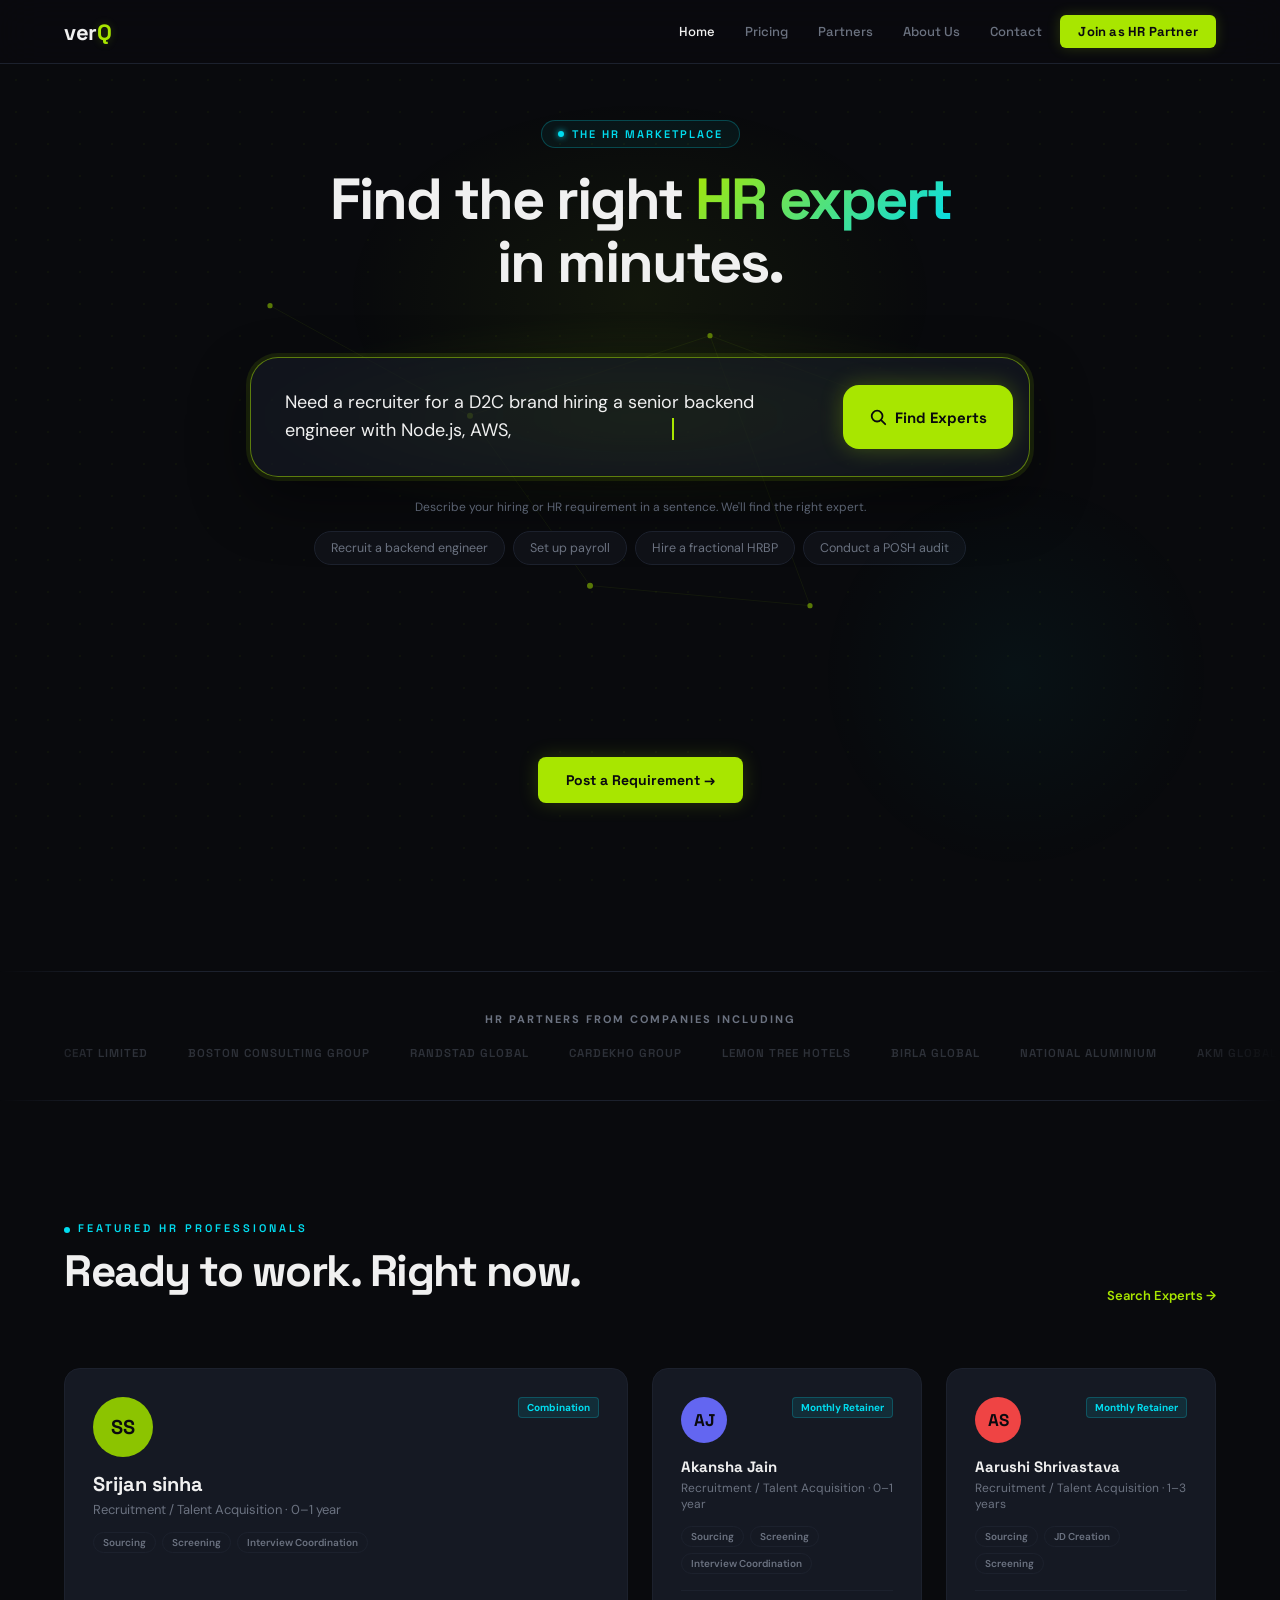
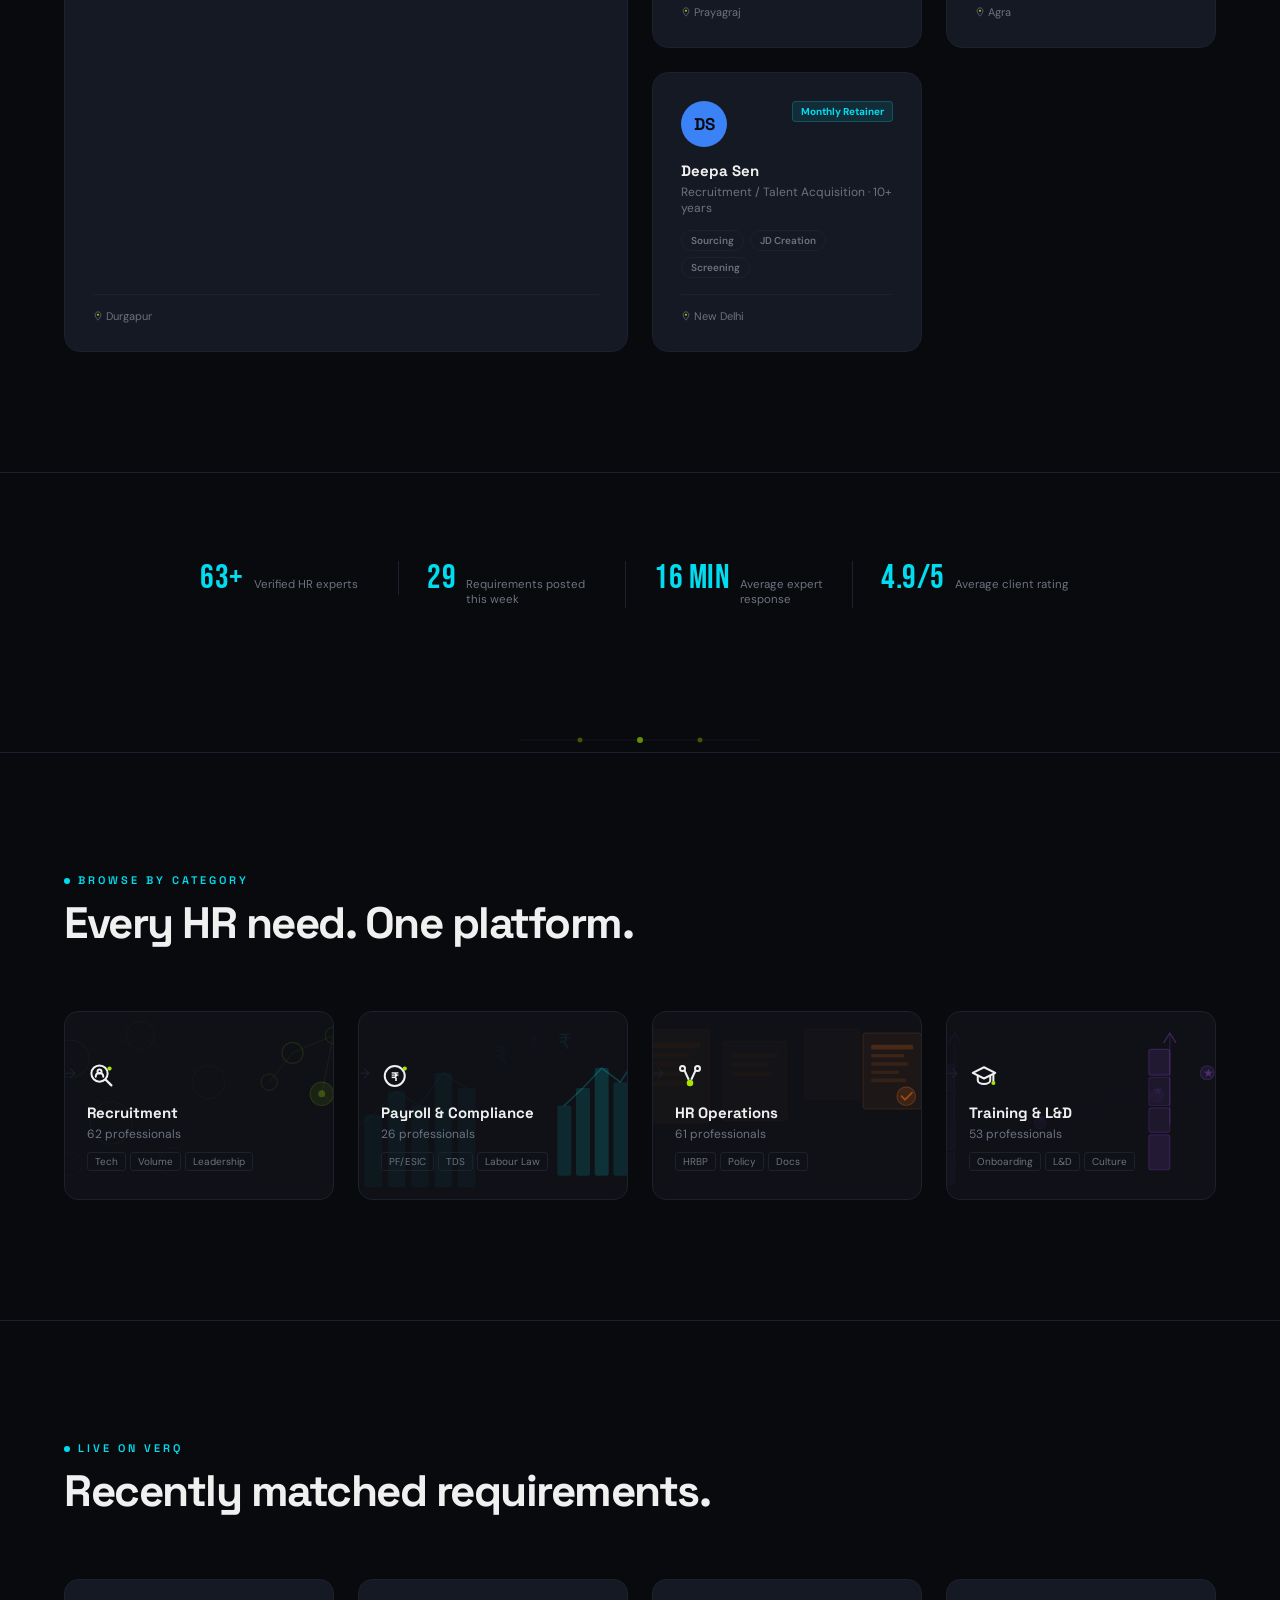
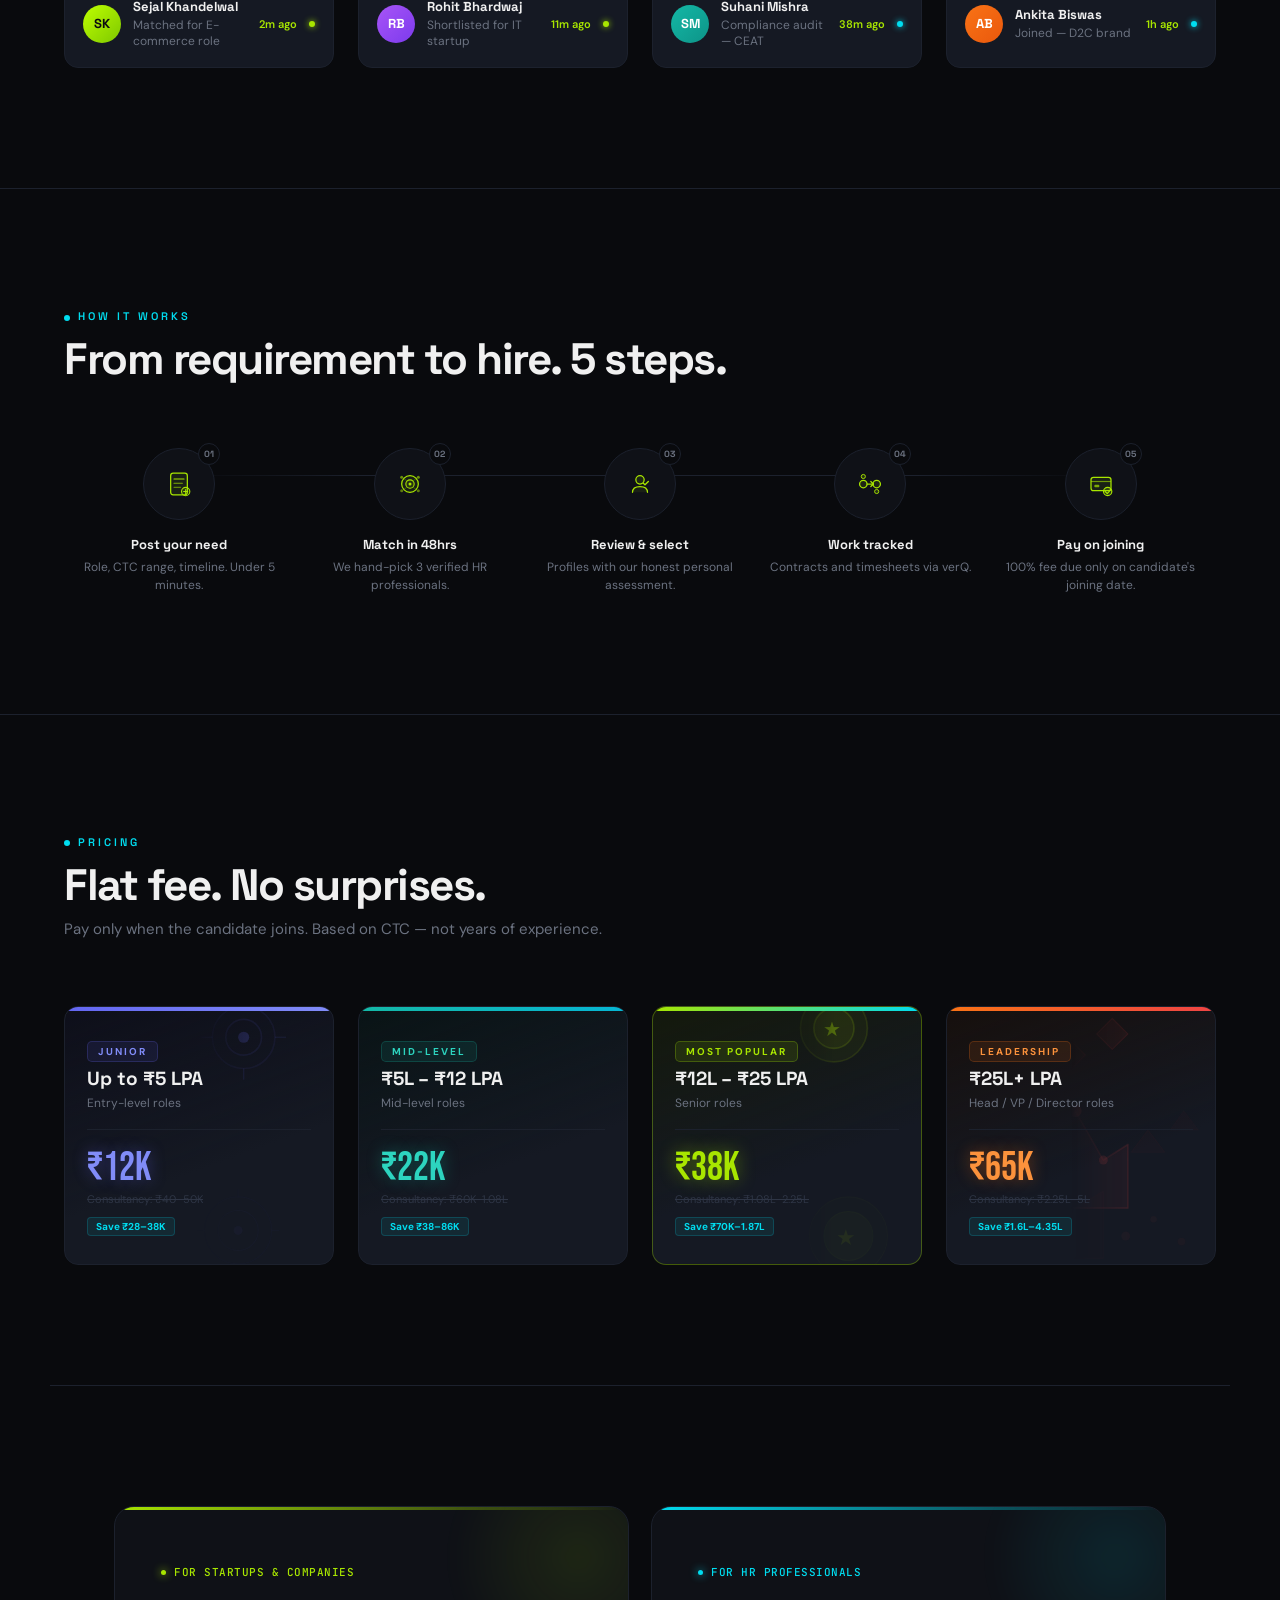
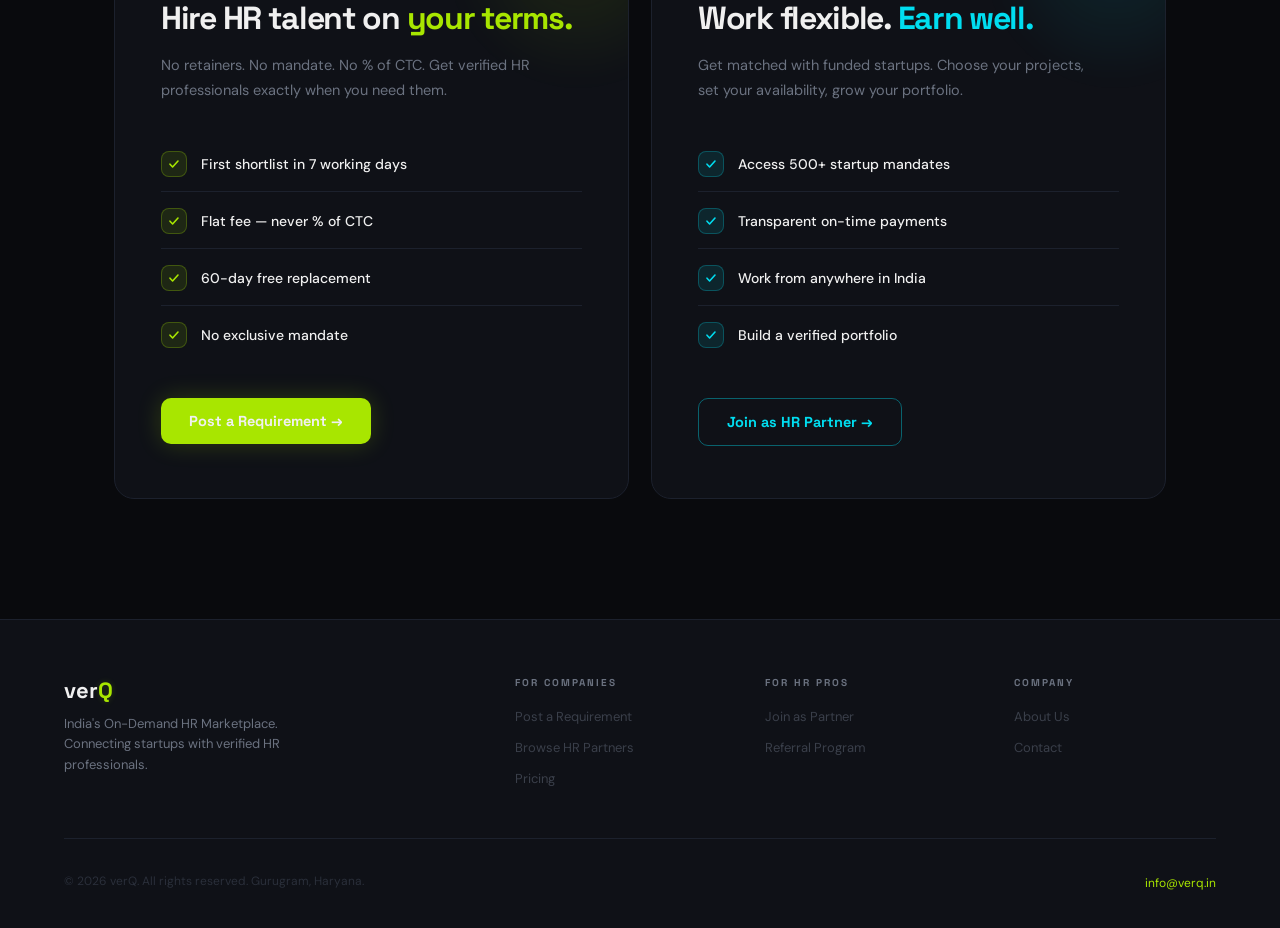
==== index.html @ 9619a81e "Add files via upload" ====
<!DOCTYPE html>
<html lang="en">
<head> 
<meta charset="UTF-8"/>
<meta name="viewport" content="width=device-width, initial-scale=1.0"/>
<meta name="description" content="verQ is India's on-demand HR marketplace — 68+ verified HR professionals, matched in 48 hours. Flat fee, not % of CTC. No mandate required."/>
<title>verQ | The HR Marketplace</title>
<link rel="icon" type="image/png" href="/favicon.png?v=2">
<link href="https://fonts.googleapis.com/css2?family=Space+Grotesk:wght@300;400;500;600;700&family=DM+Sans:wght@300;400;500&family=Bebas+Neue&family=JetBrains+Mono:wght@400;500&display=swap" rel="stylesheet"/>
<style>
/* ── verQ THEME v2 — Refined ── */
:root {
  --space: #090A0D;         /* page background */
  --surface: #0F1117;       /* section background */
  --surface2: #151923;      /* elevated surface — cards */
  --accent: #A8E600;        /* Toned down ~12% from #BEFF00 */
  --accent-dark: #8CC400;   /* Hover state */
  --accent-text: #0A0A0F;   /* Text on accent bg */
  --cyan: #00DDF0;          /* Slightly toned cyan */
  --white: #F0F0F0;
  --muted: #6B7280;
  --border: #1C212D;        /* one unified border treatment */
  --glow: 0 0 24px rgba(168,230,0,0.12);
  --glow-strong: 0 0 36px rgba(168,230,0,0.28);
  --glow-cyan: 0 0 20px rgba(0,221,240,0.12);
  /* spacing system: section / heading-to-content / card padding / tight gaps */
  --sp-section: 120px;
  --sp-heading: 64px;
  --sp-card: 24px;
  --sp-tight: 12px;
}

*, *::before, *::after { box-sizing: border-box; margin: 0; padding: 0; }
html { scroll-behavior: smooth; overflow-x: hidden; overscroll-behavior-x: none; }

body {
  font-family: 'DM Sans', sans-serif;
  background: var(--space);
  color: var(--white);
  overflow-x: hidden;
}

body::before {
  content: '';
  position: fixed; top: 0; left: 0; right: 0; bottom: 0;
  background-image: radial-gradient(circle, rgba(168,230,0,0.04) 1px, transparent 1px);
  background-size: 32px 32px;
  pointer-events: none; z-index: 0;
}

/* ── CONSISTENT NAV — used on ALL pages ── */
nav {
  position: fixed; top: 0; left: 0; right: 0; z-index: 1000;
  background: rgba(10,10,15,0.92);
  backdrop-filter: blur(20px);
  -webkit-backdrop-filter: blur(20px);
  border-bottom: 1px solid var(--border);
  padding: 0 5%; height: 64px;
  display: flex; align-items: center; justify-content: space-between;
}
.nav-logo {
  font-family: 'Space Grotesk', sans-serif;
  font-size: 22px; font-weight: 700;
  color: var(--white); text-decoration: none; letter-spacing: -0.5px;
  flex-shrink: 0;
}
.nav-logo span { color: var(--accent); text-shadow: 0 0 8px rgba(168,230,0,0.22); }

.nav-links {
  display: flex; align-items: center; gap: 6px;
}
.nav-links a {
  font-family: 'Space Grotesk', sans-serif;
  font-size: 13px; font-weight: 500; color: var(--muted);
  text-decoration: none; padding: 6px 12px; border-radius: 6px;
  transition: all 0.2s; white-space: nowrap;
}
.nav-links a:hover { color: var(--white); background: rgba(255,255,255,0.05); }
.nav-links a.active { color: var(--white); }

.nav-cta {
  background: var(--accent); color: var(--accent-text) !important;
  padding: 8px 18px !important; border-radius: 6px;
  font-weight: 700 !important; letter-spacing: 0.2px;
  box-shadow: 0 0 14px rgba(168,230,0,0.2);
  transition: all 0.2s !important;
}
.nav-cta:hover {
  background: var(--accent-dark) !important;
  box-shadow: var(--glow-strong) !important;
  color: var(--accent-text) !important;
}

/* Hamburger for mobile */
.nav-hamburger {
  display: none; flex-direction: column; gap: 5px;
  cursor: pointer; padding: 8px; z-index: 200;
}
.nav-hamburger span {
  display: block; width: 24px; height: 2px;
  background: var(--white); border-radius: 2px; transition: all 0.3s;
}
.nav-hamburger.open span:nth-child(1) { transform: rotate(45deg) translate(5px, 5px); }
.nav-hamburger.open span:nth-child(2) { opacity: 0; transform: scaleX(0); }
.nav-hamburger.open span:nth-child(3) { transform: rotate(-45deg) translate(5px, -5px); }

@media (max-width: 860px) {
  .nav-links {
    display: none !important;
    position: fixed;
    top: 64px; left: 0; right: 0; height: calc(100vh - 64px);
    background: #0A0A0F;
    backdrop-filter: blur(20px);
    -webkit-backdrop-filter: blur(20px);
    flex-direction: column !important;
    gap: 0 !important;
    z-index: 999;
    border-top: 1px solid var(--border);
    overflow-y: auto;
    padding: 0 !important;
  }
  .nav-links.open {
    display: flex !important;
    flex-direction: column !important;
    align-items: center !important;
  }
  .nav-links a {
    font-family: 'Space Grotesk', sans-serif;
    font-size: 18px !important;
    font-weight: 600 !important;
    color: var(--white) !important;
    text-decoration: none;
    text-align: center;
    display: flex !important;
    align-items: center;
    justify-content: center;
    width: 100% !important;
    padding: 18px 24px !important;
    border-radius: 0 !important;
    background: transparent !important;
    border-bottom: 1px solid var(--border);
    white-space: normal !important;
    transition: all 0.2s;
    line-height: 1.4;
  }
  .nav-links a:last-child { border-bottom: none !important; }
  .nav-links a:hover { color: var(--accent) !important; background: rgba(255,255,255,0.05) !important; }
  .nav-links .nav-cta {
    background: var(--accent) !important;
    color: #0A0A0F !important;
    padding: 16px 24px !important;
    border-radius: 6px !important;
    font-size: 16px !important;
    font-weight: 700 !important;
    margin: 16px 24px 24px 24px !important;
    border-bottom: none !important;
    box-shadow: 0 0 24px rgba(190,255,0,0.3);
    width: auto !important;
    text-align: center;
  }
  .nav-hamburger { display: flex; }
}

/* ── BUTTONS ── */
.btn-primary {
  background: var(--accent); color: var(--accent-text);
  padding: 14px 28px; border-radius: 8px;
  font-family: 'Space Grotesk', sans-serif;
  font-size: 14px; font-weight: 700;
  text-decoration: none; display: inline-flex; align-items: center; gap: 8px;
  transition: all 0.2s; box-shadow: 0 0 20px rgba(168,230,0,0.2);
  border: none; cursor: pointer;
}
.btn-primary:hover { background: var(--accent-dark); transform: translateY(-2px); box-shadow: var(--glow-strong); }

.btn-outline {
  border: 1px solid var(--border); color: var(--white);
  padding: 14px 28px; border-radius: 8px;
  font-family: 'Space Grotesk', sans-serif;
  font-size: 14px; font-weight: 600;
  text-decoration: none; display: inline-flex; align-items: center; gap: 8px;
  transition: all 0.2s; background: transparent; cursor: pointer;
}
.btn-outline:hover { border-color: rgba(168,230,0,0.35); color: var(--accent); background: rgba(168,230,0,0.04); }

.btn-lime-dark {
  background: var(--accent); color: var(--accent-text);
  padding: 13px 26px; border-radius: 8px;
  font-family: 'Space Grotesk', sans-serif;
  font-size: 13px; font-weight: 700;
  text-decoration: none; display: inline-flex; align-items: center; gap: 8px;
  transition: all 0.2s; box-shadow: 0 0 16px rgba(168,230,0,0.18);
  border: none; cursor: pointer;
}
.btn-lime-dark:hover { background: var(--accent-dark); box-shadow: var(--glow-strong); transform: translateY(-2px); }

.btn-dark-lime {
  background: var(--space); color: var(--accent);
  padding: 13px 26px; border-radius: 8px;
  font-family: 'Space Grotesk', sans-serif;
  font-size: 13px; font-weight: 700;
  text-decoration: none; display: inline-flex; align-items: center; gap: 8px;
  transition: all 0.2s; border: 1px solid rgba(168,230,0,0.2); cursor: pointer;
}
.btn-dark-lime:hover { background: var(--surface2); transform: translateY(-2px); }

/* ── TYPOGRAPHY ── */
.eyebrow {
  font-family: 'Space Grotesk', sans-serif;
  font-size: 11px; font-weight: 600; letter-spacing: 3px;
  text-transform: uppercase; color: var(--cyan);
  margin-bottom: 12px; display: block;
}
.section-title {
  font-family: 'Space Grotesk', sans-serif;
  font-size: clamp(28px, 4vw, 44px);
  font-weight: 700; letter-spacing: -1.5px;
  line-height: 1.1; margin-bottom: 8px;
}
.section-sub { font-size: 15px; color: var(--muted); line-height: 1.65; }

/* ── FORM ELEMENTS ── */
.form-label {
  font-family: 'Space Grotesk', sans-serif;
  font-size: 11px; font-weight: 700;
  letter-spacing: 1.5px; text-transform: uppercase;
  color: var(--white); margin-bottom: 6px; display: block;
}
.form-label .req { color: var(--accent); }

.form-input, .form-select, .form-textarea {
  width: 100%; padding: 12px 16px;
  background: var(--surface2);
  border: 1px solid var(--border);
  border-radius: 8px;
  font-family: 'DM Sans', sans-serif;
  font-size: 14px; color: var(--white); outline: none;
  transition: border-color 0.2s, box-shadow 0.2s;
  appearance: none;
}
.form-input:focus, .form-select:focus, .form-textarea:focus {
  border-color: rgba(168,230,0,0.4);
  box-shadow: 0 0 0 3px rgba(168,230,0,0.06);
}
.form-input::placeholder, .form-textarea::placeholder { color: #2E3545; }
.form-textarea { resize: vertical; min-height: 96px; }
.form-select {
  background-image: url("data:image/svg+xml,%3Csvg xmlns='http://www.w3.org/2000/svg' width='12' height='8' viewBox='0 0 12 8'%3E%3Cpath d='M1 1l5 5 5-5' stroke='%236B7280' stroke-width='1.5' fill='none' stroke-linecap='round'/%3E%3C/svg%3E");
  background-repeat: no-repeat; background-position: right 14px center;
  padding-right: 36px; cursor: pointer;
}
.form-select option { background: var(--surface2); color: var(--white); }

.form-grid { display: grid; grid-template-columns: 1fr 1fr; gap: 14px; }
.form-grid .full { grid-column: 1 / -1; }
.form-field { display: flex; flex-direction: column; gap: 6px; }
.form-divider { height: 1px; background: var(--border); margin: 24px 0; }

/* CHIPS */
.chips { display: flex; flex-wrap: wrap; gap: 8px; }
.chip input[type="radio"], .chip input[type="checkbox"] { display: none; }
.chip label {
  display: block; padding: 8px 16px;
  border: 1px solid var(--border); border-radius: 100px;
  font-size: 13px; font-weight: 500; color: var(--muted);
  cursor: pointer; transition: all 0.15s;
}
.chip input:checked + label {
  border-color: var(--accent); background: rgba(168,230,0,0.08); color: var(--accent);
}
.chip label:hover { border-color: rgba(168,230,0,0.3); color: var(--white); }

.avail-grid { display: grid; grid-template-columns: repeat(3, 1fr); gap: 8px; }
.avail-chip input[type="radio"] { display: none; }
.avail-chip label {
  display: block; padding: 10px 8px; text-align: center;
  border: 1px solid var(--border); border-radius: 8px;
  font-size: 12px; font-weight: 600; color: var(--muted);
  cursor: pointer; transition: all 0.15s;
}
.avail-chip input:checked + label {
  border-color: var(--accent); color: var(--accent); background: rgba(168,230,0,0.06);
}

/* PROGRESS */
.progress-bar { height: 2px; background: var(--border); }
.progress-fill { height: 100%; background: var(--accent); width: 0%; transition: width 0.4s ease; box-shadow: 0 0 8px rgba(168,230,0,0.35); }

/* SUBMIT */
.submit-btn {
  width: 100%; padding: 16px;
  background: var(--accent); color: var(--accent-text); border: none;
  border-radius: 8px; font-family: 'Space Grotesk', sans-serif;
  font-size: 14px; font-weight: 700; letter-spacing: 0.3px;
  cursor: pointer; margin-top: 8px;
  transition: all 0.2s; box-shadow: 0 0 18px rgba(168,230,0,0.18);
}
.submit-btn:hover { background: var(--accent-dark); box-shadow: var(--glow-strong); }
.submit-btn:disabled { opacity: 0.35; cursor: not-allowed; box-shadow: none; }

/* SUCCESS */
.success-state { display: none; text-align: center; padding: 56px 32px; }
.success-icon {
  width: 72px; height: 72px;
  border: 2px solid var(--accent); border-radius: 50%;
  display: flex; align-items: center; justify-content: center;
  margin: 0 auto 24px; font-size: 28px; color: var(--accent);
  box-shadow: var(--glow);
}
.success-title { font-family: 'Space Grotesk', sans-serif; font-size: 24px; font-weight: 700; margin-bottom: 8px; letter-spacing: -0.5px; }
.success-sub { font-size: 14px; color: var(--muted); line-height: 1.6; max-width: 380px; margin: 0 auto; }
.form-note { font-size: 11px; color: var(--muted); text-align: center; margin-top: 12px; line-height: 1.6; }

/* FORM PAGE WRAPPER */
.form-page {
  min-height: 100vh; display: flex; flex-direction: column;
  align-items: center; justify-content: flex-start;
  padding: 88px 16px 60px; position: relative; z-index: 1;
}
.form-card-wrap { width: 100%; max-width: 620px; }
.form-card { background: var(--surface); border: 1px solid var(--border); border-radius: 16px; overflow: hidden; box-shadow: 0 8px 48px rgba(0,0,0,0.4); }
.form-card-header { padding: 32px 40px; border-bottom: 1px solid var(--border); }
.form-card-badge {
  font-size: 10px; font-weight: 700; letter-spacing: 2px;
  text-transform: uppercase; color: var(--accent);
  border: 1px solid rgba(168,230,0,0.2); padding: 4px 12px;
  border-radius: 100px; display: inline-block; margin-bottom: 12px;
}
.form-card-title { font-family: 'Space Grotesk', sans-serif; font-size: 26px; font-weight: 700; color: var(--white); letter-spacing: -0.5px; margin-bottom: 4px; }
.form-card-sub { font-size: 14px; color: var(--muted); }
.form-card-body { padding: 32px 40px 40px; }
.form-card-footer { padding: 16px 40px; border-top: 1px solid var(--border); background: rgba(255,255,255,0.01); text-align: center; font-size: 12px; color: var(--muted); }
.form-card-footer a { color: var(--accent); text-decoration: none; font-weight: 600; }

/* FOOTER */
footer {
  background: var(--surface);
  border-top: 1px solid var(--border);
  padding: 56px 5% 36px; position: relative; z-index: 1;
}
.footer-grid {
  display: grid; grid-template-columns: 2fr 1fr 1fr 1fr;
  gap: 48px; padding-bottom: 40px; margin-bottom: 32px;
  border-bottom: 1px solid var(--border);
}
.footer-logo { font-family: 'Space Grotesk', sans-serif; font-size: 22px; font-weight: 700; color: var(--white); display: block; margin-bottom: 10px; }
.footer-logo span { color: var(--accent); text-shadow: 0 0 6px rgba(168,230,0,0.2); }
.footer-tagline { font-size: 13px; color: var(--muted); line-height: 1.6; max-width: 220px; }
.footer-col-title { font-family: 'Space Grotesk', sans-serif; font-size: 10px; font-weight: 700; letter-spacing: 2px; text-transform: uppercase; color: var(--muted); margin-bottom: 16px; }
.footer-links { list-style: none; }
.footer-links li { margin-bottom: 10px; }
.footer-links a { font-size: 13px; color: #3A3F4A; text-decoration: none; transition: color 0.2s; }
.footer-links a:hover { color: var(--white); }
.footer-bottom { display: flex; align-items: center; justify-content: space-between; flex-wrap: wrap; gap: 12px; }
.footer-copy { font-size: 12px; color: #2A2F3A; }
.footer-email a { font-size: 12px; color: var(--accent); text-decoration: none; }

/* ANIMATIONS */
@keyframes fadeUp { from{opacity:0;transform:translateY(24px)} to{opacity:1;transform:translateY(0)} }
@keyframes pulse { 0%,100%{opacity:1;transform:scale(1)} 50%{opacity:0.4;transform:scale(1.5)} }
.reveal { opacity: 0; transform: translateY(20px); transition: opacity 0.5s ease, transform 0.5s ease; }
.reveal.visible { opacity: 1; transform: translateY(0); }

/* RESPONSIVE */
@media (max-width: 768px) {
  .footer-grid { grid-template-columns: 1fr 1fr; }
}
@media (max-width: 520px) {
  .form-grid { grid-template-columns: 1fr; }
  .form-grid .full { grid-column: 1; }
  .form-card-header, .form-card-body, .form-card-footer { padding-left: 24px; padding-right: 24px; }
  .avail-grid { grid-template-columns: 1fr 1fr; }
  .footer-grid { grid-template-columns: 1fr; }
}

</style>
<style>
/* HERO */
.hero { min-height: 100vh; padding: 120px 5% 80px; display: flex; flex-direction: column; align-items: center; justify-content: center; text-align: center; position: relative; z-index: 1; }
.hero::before { content: ''; position: absolute; top: 10%; left: 50%; transform: translateX(-50%); width: min(600px, 92vw); height: 400px; background: radial-gradient(ellipse, rgba(168,230,0,0.06) 0%, transparent 70%); pointer-events: none; }
.hero::after { content: ''; position: absolute; bottom: 10%; right: 5%; width: 400px; height: 400px; background: radial-gradient(ellipse, rgba(0,221,240,0.04) 0%, transparent 70%); pointer-events: none; }

/* signature motif: AI match network — subtle nodes + connecting lines,
   faint, only in the hero and as a section divider elsewhere. */
.match-net { position: absolute; top: 0; left: 50%; transform: translateX(-50%); width: min(1100px, 96vw); height: 100%; pointer-events: none; z-index: 0; opacity: 0.5; }
.match-net circle.node { fill: var(--accent); }
.match-net line { stroke: var(--accent); stroke-opacity: 0.13; stroke-width: 1; }
.match-net .n1 { animation: netpulse 3.6s ease-in-out infinite; }
.match-net .n2 { animation: netpulse 3.6s ease-in-out infinite 0.6s; }
.match-net .n3 { animation: netpulse 3.6s ease-in-out infinite 1.2s; }
.match-net .n4 { animation: netpulse 3.6s ease-in-out infinite 1.8s; }
.match-net .n5 { animation: netpulse 3.6s ease-in-out infinite 2.4s; }
.match-net .n6 { animation: netpulse 3.6s ease-in-out infinite 3s; }
@keyframes netpulse { 0%,100%{opacity:0.35;r:2.2;} 50%{opacity:1;r:3.4;} }

.hero-badge { position: relative; display: inline-flex; align-items: center; gap: 8px; border: 1px solid rgba(0,221,240,0.25); background: rgba(0,221,240,0.05); color: var(--cyan); font-family: 'Space Grotesk', sans-serif; font-size: 11px; font-weight: 600; letter-spacing: 2px; text-transform: uppercase; padding: 6px 16px; border-radius: 100px; margin-bottom: 20px; animation: fadeUp 0.6s ease both; }
.badge-dot { width: 6px; height: 6px; border-radius: 50%; background: var(--cyan); box-shadow: 0 0 6px var(--cyan); animation: pulse 2s infinite; }

.hero-title { font-family: 'Space Grotesk', sans-serif; font-size: clamp(36px, 5.4vw, 58px); font-weight: 700; letter-spacing: -2px; line-height: 1.08; max-width: 680px; margin: 0 auto var(--sp-heading); animation: fadeUp 0.6s 0.1s ease both; }
.gradient-text { background: linear-gradient(135deg, var(--accent) 0%, var(--cyan) 100%); -webkit-background-clip: text; -webkit-text-fill-color: transparent; background-clip: text; }
.dim { color: var(--muted); }

/* SEARCH — the search bar IS the hero. It wraps long queries onto multiple
   lines instead of hiding them, so the full prompt stays visible and
   models good prompt-writing for the person typing it. */
.search-shell { position: relative; width: 100%; max-width: 780px; margin: 0 auto 8px; animation: fadeUp 0.6s 0.2s ease both; }
.search-shell::before { content: ''; position: absolute; inset: -44px -24px; background: radial-gradient(ellipse at center, rgba(168,230,0,0.10) 0%, transparent 72%); filter: blur(4px); pointer-events: none; z-index: -1; }
.search-bar { position: relative; display: flex; align-items: center; gap: 16px;
  background: rgba(21,25,35,0.72); backdrop-filter: blur(18px); -webkit-backdrop-filter: blur(18px);
  border: 1.5px solid var(--border); border-radius: 28px; min-height: 120px; padding: 18px 16px 18px 34px;
  box-shadow: 0 24px 60px rgba(0,0,0,0.4), inset 0 1px 0 rgba(255,255,255,0.03); transition: border-color 0.3s ease, box-shadow 0.3s ease; }
.search-bar.active, .search-bar:focus-within { border-color: rgba(168,230,0,0.5); box-shadow: 0 0 0 4px rgba(168,230,0,0.1), 0 24px 60px rgba(0,0,0,0.45); }
.search-text-wrap { flex: 1; min-width: 0; position: relative; display: flex; align-items: center; }
.search-input { width: 100%; background: transparent; border: none; outline: none; resize: none; overflow: hidden;
  text-align: left; font-family: 'DM Sans', sans-serif; font-size: 18px; line-height: 1.55; color: var(--white); padding: 0; display: block; }
.search-input::placeholder { color: #4B5364; }
.search-mirror { position: absolute; top: 0; left: 0; visibility: hidden; white-space: pre-wrap; word-wrap: break-word;
  font-family: 'DM Sans', sans-serif; font-size: 18px; line-height: 1.55; padding: 0; pointer-events: none; }
.search-caret { position: absolute; width: 2px; height: 22px; background: var(--accent);
  animation: caretBlink 0.9s step-end infinite; pointer-events: none; }
@keyframes caretBlink { 0%,45%{opacity:1;} 50%,100%{opacity:0;} }
.search-btn { flex-shrink: 0; display: flex; align-items: center; justify-content: center; gap: 8px;
  padding: 0 26px; height: 64px; border-radius: 16px; background: var(--accent); border: none;
  font-family: 'Space Grotesk', sans-serif; font-weight: 700; font-size: 15px; color: var(--space); white-space: nowrap;
  cursor: pointer; transition: transform 0.15s ease, box-shadow 0.2s ease, background 0.2s ease;
  box-shadow: 0 0 22px rgba(168,230,0,0.28); }
.search-btn:hover { background: var(--accent-dark); box-shadow: 0 0 32px rgba(168,230,0,0.45); }
.search-btn:active, .search-btn.autoclick { transform: scale(0.96); box-shadow: 0 0 36px rgba(168,230,0,0.5); }

.helper-line { margin-top: 14px; font-size: 12px; color: #5A6272; animation: fadeUp 0.6s 0.3s ease both; }

.chip-row { display: flex; flex-wrap: wrap; justify-content: center; gap: 8px; margin-top: 16px; animation: fadeUp 0.6s 0.35s ease both; }
.example-chip { font-size: 12.5px; color: var(--muted); background: var(--surface); border: 1px solid var(--border);
  padding: 8px 16px; border-radius: 100px; cursor: pointer; text-decoration: none; display: inline-block;
  transition: border-color 0.2s ease, color 0.2s ease, background 0.2s ease; font-family: 'DM Sans', sans-serif; }
.example-chip:hover { border-color: rgba(168,230,0,0.4); color: var(--white); background: rgba(168,230,0,0.05); }

/* (cat-line removed from hero) */

/* ── Searching → parsing → matching → results sequence ── */
.status-zone { max-width: 680px; margin: 26px auto 0; min-height: 20px; position: relative; z-index: 1; }
.status-line { display: flex; align-items: center; justify-content: center; gap: 8px; font-family: 'JetBrains Mono', monospace;
  font-size: 13px; color: var(--muted); opacity: 0; transition: opacity 0.3s ease; }
.status-line.show { opacity: 1; }
.spinner-dot { width: 6px; height: 6px; border-radius: 50%; background: var(--cyan); animation: sdot 1s ease-in-out infinite; }
.spinner-dot:nth-child(2) { animation-delay: 0.15s; }
.spinner-dot:nth-child(3) { animation-delay: 0.3s; }
@keyframes sdot { 0%,100%{opacity:.25;} 50%{opacity:1;} }

.parse-grid { max-width: 520px; margin: 18px auto 0; display: flex; justify-content: center; flex-wrap: wrap; gap: 10px 22px; }
.parse-item { display: flex; align-items: center; gap: 8px; font-size: 12.5px; color: var(--muted);
  opacity: 0; transform: translateY(4px); transition: opacity 0.3s ease, transform 0.3s ease; }
.parse-item.show { opacity: 1; transform: translateY(0); }
.parse-check { width: 15px; height: 15px; border-radius: 50%; background: rgba(0,221,240,0.12); border: 1px solid rgba(0,221,240,0.4);
  display: flex; align-items: center; justify-content: center; flex-shrink: 0; }
.parse-check svg { width: 8px; height: 8px; }
.parse-item b { color: var(--white); font-weight: 600; }

.found-line { display: flex; align-items: center; justify-content: center; gap: 8px; margin-top: 18px;
  font-family: 'Space Grotesk', sans-serif; font-size: 15px; font-weight: 600; color: var(--accent);
  opacity: 0; transform: translateY(4px); transition: opacity 0.35s ease, transform 0.35s ease; }
.found-line.show { opacity: 1; transform: translateY(0); }
.found-check { width: 20px; height: 20px; border-radius: 50%; background: rgba(168,230,0,0.14); border: 1px solid rgba(168,230,0,0.45);
  display: flex; align-items: center; justify-content: center; flex-shrink: 0; }
.found-check svg { width: 11px; height: 11px; }

.results { max-width: 920px; margin: 36px auto 0; padding: 0 6px; display: grid; grid-template-columns: repeat(3,1fr); gap: 14px;
  position: relative; z-index: 1; }
.rcard { background: var(--surface); border: 1px solid var(--border); border-radius: 14px; padding: 18px 18px 16px;
  opacity: 0; transform: translateY(10px); transition: opacity 0.4s cubic-bezier(0.16,1,0.3,1), transform 0.4s cubic-bezier(0.16,1,0.3,1); }
.rcard.show { opacity: 1; transform: translateY(0); }
.rcard-top { display: flex; align-items: flex-start; justify-content: space-between; margin-bottom: 12px; }
.rcard-avatar { width: 38px; height: 38px; border-radius: 50%; display: flex; align-items: center; justify-content: center;
  font-family: 'Space Grotesk', sans-serif; font-size: 13px; font-weight: 700; color: #0A0A0F; flex-shrink: 0; }
.rcard-avail { font-size: 9.5px; font-weight: 700; letter-spacing: 0.5px; text-transform: uppercase; color: var(--accent);
  background: rgba(168,230,0,0.1); border: 1px solid rgba(168,230,0,0.25); padding: 3px 8px; border-radius: 100px; white-space: nowrap; flex-shrink: 0; }
.rcard-rating { font-size: 12px; color: #FFC94A; font-weight: 600; display: flex; align-items: center; gap: 3px; margin-bottom: 2px; }
.rcard-name { font-family: 'Space Grotesk', sans-serif; font-size: 16px; font-weight: 700; margin-bottom: 1px; }
.rcard-role { font-size: 12.5px; color: var(--cyan); }
.rcard-trust { font-size: 12px; color: var(--white); font-weight: 600; margin: 10px 0; padding-top: 10px; border-top: 1px solid var(--border); }
.rcard-tags { display: flex; flex-wrap: wrap; gap: 6px; }
.rcard-tag { font-size: 10.5px; color: var(--muted); background: rgba(255,255,255,0.03); border: 1px solid var(--border);
  padding: 3px 9px; border-radius: 100px; }
.results-more { text-align: center; margin-top: 20px; font-size: 13px; }
.results-more a { color: var(--accent); text-decoration: none; font-weight: 600; }
.results-more a:hover { text-decoration: underline; }

@media (max-width: 760px) {
  .parse-grid { max-width: 340px; }
  .results { grid-template-columns: 1fr; max-width: 420px; }
}

@media (max-width: 760px) {
  .search-bar { min-height: 110px; padding: 20px 10px 20px 22px; }
  .search-input, .search-mirror { font-size: 15px; }
  .search-btn { padding: 0 18px; height: 52px; border-radius: 14px; font-size: 13px; }
}

.hero-actions { display: flex; gap: 14px; flex-wrap: wrap; justify-content: center; animation: fadeUp 0.6s 0.35s ease both; margin: 40px 0 88px; }

.stats-bar { display: grid; grid-template-columns: repeat(4, minmax(0,1fr)); align-items: baseline; column-gap: 28px; row-gap: 20px; background: transparent; animation: fadeUp 0.6s 0.4s ease both; width: 100%; max-width: 880px; margin: 24px auto 0; }
.stat-item { display: flex; align-items: baseline; gap: 10px; text-align: left; padding-right: 28px; border-right: 1px solid var(--border); }
.stat-item:nth-child(4) { border-right: none; padding-right: 0; }
.stat-num { font-family: 'Bebas Neue', sans-serif; font-size: 34px; color: var(--cyan); line-height: 1; letter-spacing: 0.5px; white-space: nowrap; }
.stat-label { font-size: 11.5px; color: var(--muted); line-height: 1.35; }
@media (max-width: 900px) { .stats-bar { grid-template-columns: repeat(2, 1fr); row-gap: 22px; } .stat-item { border-right: none; } .stat-item:nth-child(odd) { border-right: 1px solid var(--border); } }
@media (max-width: 480px) { .stats-bar { grid-template-columns: 1fr; } .stat-item { border-right: none !important; } }

/* PROFILES */
.profiles-section { padding: var(--sp-section) 5%; position: relative; z-index: 1; }
.section-header { display: flex; align-items: flex-end; justify-content: space-between; flex-wrap: wrap; gap: 16px; margin-bottom: var(--sp-heading); }
.view-all { font-size: 13px; font-weight: 600; color: var(--accent); text-decoration: none; }
.view-all:hover { opacity: 0.75; }
.profiles-grid { display: grid; grid-template-columns: repeat(4, 1fr); grid-auto-rows: minmax(190px, auto); gap: var(--sp-card); }
.profile-card:first-child { grid-column: span 2; grid-row: span 2; }
.profile-card:first-child .p-avatar { width: 60px; height: 60px; font-size: 20px; }
.profile-card:first-child .p-name { font-size: 20px; }
.profile-card:first-child .p-role { font-size: 13px; }
@media (max-width: 1024px) { .profile-card:first-child { grid-row: span 1; } }
.partners-empty { grid-column: 1 / -1; text-align: center; padding: 56px 24px; border: 1px dashed var(--border); border-radius: 14px; }
.partners-empty-icon { font-size: 28px; margin-bottom: 12px; }
.partners-empty-title { font-family: 'Space Grotesk', sans-serif; font-size: 17px; font-weight: 700; margin-bottom: 6px; }
.partners-empty-sub { font-size: 13px; color: var(--muted); }
.partners-empty-sub a { color: var(--accent); text-decoration: none; font-weight: 600; }
.profile-card { background: var(--surface2); border: 1px solid var(--border); border-radius: 16px; padding: 28px; cursor: pointer; transition: all 0.25s; position: relative; overflow: hidden; display: flex; flex-direction: column; }
.profile-card::before { content: ''; position: absolute; top: 0; left: 0; right: 0; height: 2px; background: linear-gradient(90deg, var(--accent), var(--cyan)); transform: scaleX(0); transform-origin: left; transition: transform 0.3s; }
.profile-card:hover { border-color: rgba(0,221,240,0.24); box-shadow: var(--glow-cyan); transform: translateY(-4px); }
.profile-card:hover::before { transform: scaleX(1); }
.p-top { display: flex; align-items: flex-start; justify-content: space-between; margin-bottom: 18px; }
.p-avatar { width: 46px; height: 46px; border-radius: 50%; display: flex; align-items: center; justify-content: center; font-family: 'Space Grotesk', sans-serif; font-size: 17px; font-weight: 700; flex-shrink: 0; }
.avatar { width: 46px; height: 46px; border-radius: 50%; display: flex; align-items: center; justify-content: center; font-family: 'Space Grotesk', sans-serif; font-size: 17px; font-weight: 700; flex-shrink: 0; }
.p-top { display: flex; align-items: flex-start; justify-content: space-between; margin-bottom: 14px; }
.ptag { font-size: 10px; font-weight: 600; padding: 2px 8px; border-radius: 4px; border: 1px solid var(--border); color: var(--muted); }
.p-loc { font-size: 11px; color: var(--muted); }
.avail-now { font-size: 10px; font-weight: 700; padding: 3px 8px; border-radius: 4px; background: rgba(0,221,240,0.1); color: var(--cyan); border: 1px solid rgba(0,221,240,0.22); }
.avail-soon { font-size: 10px; font-weight: 700; padding: 3px 8px; border-radius: 4px; background: rgba(0,221,240,0.08); color: var(--cyan); border: 1px solid rgba(0,221,240,0.2); }
.p-name { font-family: 'Space Grotesk', sans-serif; font-size: 15px; font-weight: 700; color: var(--white); margin-bottom: 4px; }
.p-role { font-size: 12px; color: var(--muted); margin-bottom: 14px; }
.p-tags { display: flex; flex-wrap: wrap; gap: 6px; margin-bottom: 16px; }
.ptag { font-size: 10px; padding: 3px 9px; border-radius: 100px; border: 1px solid var(--border); color: var(--muted); }
.p-meta { display: flex; align-items: center; justify-content: space-between; padding-top: 14px; border-top: 1px solid var(--border); margin-top: auto; }
.p-loc { font-size: 11px; color: var(--muted); }


.p-verified { font-size: 10px; font-weight: 700; color: var(--accent); margin-top: 6px; display: flex; align-items: center; gap: 4px; }
.p-verified::before { content: '✓'; }

.motif-divider { display: flex; align-items: center; justify-content: center; padding: 0 5%; position: relative; z-index: 1; opacity: 0.6; }

/* CATEGORIES */
.cats-section { padding: var(--sp-section) 5%; position: relative; z-index: 1; border-top: 1px solid var(--border); }
.cats-grid { display: grid; grid-template-columns: repeat(4, 1fr); gap: var(--sp-card); margin-top: var(--sp-heading); }
.cat-card { background: var(--surface); border: 1px solid var(--border); border-radius: 14px; padding: 28px 22px; cursor: pointer; text-decoration: none; transition: all 0.25s; position: relative; display: block; }
.cat-card:hover { border-color: rgba(0,221,240,0.25); box-shadow: var(--glow-cyan); transform: translateY(-3px); }
.cat-icon { width: 30px; height: 30px; margin-bottom: 12px; display: block; transition: transform 0.25s ease; transform-origin: center; color: var(--white); }
.cat-card:hover .cat-icon { transform: scale(1.08) rotate(-4deg); }
.cat-name { font-family: 'Space Grotesk', sans-serif; font-size: 15px; font-weight: 700; color: var(--white); margin-bottom: 4px; }
.cat-count { font-size: 12px; color: var(--muted); margin-bottom: 10px; }
.cat-tags { display: flex; flex-wrap: wrap; gap: 4px; }
.ctag { font-size: 10px; padding: 2px 7px; border-radius: 3px; border: 1px solid var(--border); color: var(--muted); }
.cat-arr { position: absolute; top: 22px; right: 22px; font-size: 14px; color: var(--border); transition: all 0.2s; }
.cat-card:hover .cat-arr { color: var(--cyan); transform: translateX(3px); }

/* HOW IT WORKS */
.how-section { padding: var(--sp-section) 5%; position: relative; z-index: 1; border-top: 1px solid var(--border); }
.steps-grid { display: grid; grid-template-columns: repeat(5, 1fr); gap: 0; margin-top: var(--sp-heading); position: relative; }
.steps-grid::before { content: ''; position: absolute; top: 27px; left: 10%; right: 10%; height: 1px; background: linear-gradient(90deg, transparent, var(--border) 20%, var(--border) 80%, transparent); }
.step-item { text-align: center; padding: 0 12px; }
.step-circle { width: 72px; height: 72px; border-radius: 50%; border: 1px solid var(--border); background: var(--surface); display: flex; align-items: center; justify-content: center; margin: 0 auto 16px; position: relative; z-index: 1; color: var(--muted); transition: all 0.25s; }
.step-circle .step-svg { color: var(--accent); transition: all 0.25s; }
.step-num { position: absolute; top: -6px; right: -6px; width: 22px; height: 22px; border-radius: 50%; background: var(--space); border: 1px solid var(--border); font-family: 'Space Grotesk', sans-serif; font-size: 9px; font-weight: 700; color: var(--muted); display: flex; align-items: center; justify-content: center; transition: all 0.25s; }
.step-item:hover .step-circle { border-color: var(--accent); box-shadow: 0 0 18px rgba(168,230,0,0.2); background: rgba(168,230,0,0.05); transform: scale(1.07); }
.step-item:hover .step-num { border-color: var(--accent); color: var(--accent); }
.step-title { font-family: 'Space Grotesk', sans-serif; font-size: 13px; font-weight: 700; color: var(--white); margin-bottom: 5px; }
.step-desc { font-size: 12px; color: var(--muted); line-height: 1.5; }

/* PRICING */
.pricing-section { padding: var(--sp-section) 5%; position: relative; z-index: 1; border-top: 1px solid var(--border); }
.pricing-grid { display: grid; grid-template-columns: repeat(4, 1fr); gap: var(--sp-card); margin-top: var(--sp-heading); }
.price-card { background: var(--surface2); border: 1px solid var(--border); border-radius: 14px; padding: 28px 22px; transition: transform 0.3s cubic-bezier(0.16,1,0.3,1), border-color 0.3s ease, box-shadow 0.3s ease; }
.price-card:hover { border-color: rgba(168,230,0,0.22); transform: translateY(-4px); box-shadow: var(--glow); }
.price-card.featured { border-color: rgba(168,230,0,0.32); background: rgba(168,230,0,0.03); }
.price-band { font-size: 10px; font-weight: 700; letter-spacing: 2px; text-transform: uppercase; color: var(--muted); margin-bottom: 4px; }
.price-band.hot { color: var(--accent); }
.price-role { font-family: 'Space Grotesk', sans-serif; font-size: 19px; font-weight: 700; color: var(--white); margin-bottom: 4px; }
.price-ctc { font-size: 12px; color: var(--muted); margin-bottom: 18px; padding-bottom: 18px; border-bottom: 1px solid var(--border); }
.price-amount { font-family: 'Bebas Neue', sans-serif; font-size: 40px; color: var(--accent); line-height: 1; margin-bottom: 4px; }
.price-old { font-size: 11px; color: #2E3545; text-decoration: line-through; margin-bottom: 8px; }
.price-save { display: inline-block; background: rgba(0,221,240,0.08); color: var(--cyan); font-size: 10px; font-weight: 700; padding: 2px 8px; border-radius: 4px; border: 1px solid rgba(0,221,240,0.18); }

/* SPLIT — FIXED CONTRAST ON LIME CARD */
.split-section { padding: var(--sp-section) 5%; position: relative; z-index: 1; border-top: 1px solid var(--border); display: grid; grid-template-columns: 1fr 1fr; gap: 22px; max-width: 1180px; margin: 0 auto; }

/* Redesigned CTA panels — unified dark surface, differentiated by accent
   color only (lime vs cyan), inspired by Linear/Mercury restraint,
   Ashby-style feature rows, and Arc-style hover lift + glow. */
.panel { position: relative; background: var(--surface); border: 1px solid var(--border); border-radius: 20px;
  padding: 52px 46px; overflow: hidden;
  transition: transform 0.25s cubic-bezier(0.16,1,0.3,1), border-color 0.3s ease, box-shadow 0.3s ease; }
.panel:hover { transform: translateY(-4px); }
.panel::before { content: ''; position: absolute; top: 0; left: 0; right: 0; height: 3px; }
.panel-a::before { background: linear-gradient(90deg, var(--accent), transparent); }
.panel-b::before { background: linear-gradient(90deg, var(--cyan), transparent); }
.panel::after { content: ''; position: absolute; top: -80px; right: -80px; width: 260px; height: 260px; border-radius: 50%;
  pointer-events: none; filter: blur(10px); }
.panel-a::after { background: radial-gradient(circle, rgba(168,230,0,0.1) 0%, transparent 70%); }
.panel-b::after { background: radial-gradient(circle, rgba(0,221,240,0.1) 0%, transparent 70%); }
.panel-a:hover { border-color: rgba(168,230,0,0.35); box-shadow: var(--glow-strong); }
.panel-b:hover { border-color: rgba(0,221,240,0.35); box-shadow: var(--glow-cyan); }

.p-label { position: relative; display: inline-flex; align-items: center; gap: 8px; font-family: 'JetBrains Mono', monospace;
  font-size: 11px; font-weight: 500; letter-spacing: 0.5px; margin-bottom: 22px; text-transform: uppercase; }
.p-label::before { content: ''; width: 5px; height: 5px; border-radius: 50%; }
.panel-a .p-label { color: var(--accent); }
.panel-a .p-label::before { background: var(--accent); box-shadow: 0 0 8px var(--accent); }
.panel-b .p-label { color: var(--cyan); }
.panel-b .p-label::before { background: var(--cyan); box-shadow: 0 0 8px var(--cyan); }

.p-title { position: relative; font-family: 'Space Grotesk', sans-serif; font-size: 32px; font-weight: 700; letter-spacing: -1.3px;
  line-height: 1.12; margin-bottom: 16px; color: var(--white); }
.p-title span.p-accent-a { color: var(--accent); }
.p-title span.p-accent-b { color: var(--cyan); }

.p-desc { position: relative; font-size: 14.5px; color: var(--muted); line-height: 1.7; max-width: 400px; margin-bottom: 34px; }

.p-rows { position: relative; display: flex; flex-direction: column; gap: 2px; margin-bottom: 36px; }
.p-row { display: flex; align-items: center; gap: 14px; padding: 14px 0; border-bottom: 1px solid var(--border); }
.p-row:last-child { border-bottom: none; }
.p-row-icon { width: 26px; height: 26px; border-radius: 8px; display: flex; align-items: center; justify-content: center; flex-shrink: 0; }
.panel-a .p-row-icon { background: rgba(168,230,0,0.1); border: 1px solid rgba(168,230,0,0.25); }
.panel-b .p-row-icon { background: rgba(0,221,240,0.1); border: 1px solid rgba(0,221,240,0.25); }
.p-row-icon svg { width: 12px; height: 12px; }
.p-row-text { font-size: 14px; color: var(--white); font-weight: 500; }

.p-btn { position: relative; display: inline-flex; align-items: center; gap: 8px; padding: 14px 28px; border-radius: 10px;
  font-family: 'Space Grotesk', sans-serif; font-weight: 700; font-size: 14.5px; text-decoration: none;
  transition: transform 0.15s cubic-bezier(0.34,1.56,0.64,1), box-shadow 0.2s ease, gap 0.2s ease, background 0.2s ease; }
.panel-a .p-btn { background: var(--accent); color: var(--ink); box-shadow: 0 0 24px rgba(168,230,0,0.2); }
.panel-a .p-btn:hover { background: var(--accent-dark); box-shadow: 0 0 32px rgba(168,230,0,0.35); gap: 12px; }
.panel-b .p-btn { background: transparent; color: var(--cyan); border: 1.5px solid rgba(0,221,240,0.4); }
.panel-b .p-btn:hover { background: rgba(0,221,240,0.08); border-color: var(--cyan); gap: 12px; }
.p-btn:active { transform: scale(0.97); }

/* RESPONSIVE */
@media (max-width: 1024px) { .profiles-grid { grid-template-columns: repeat(2, 1fr); } .cats-grid { grid-template-columns: repeat(2, 1fr); } .pricing-grid { grid-template-columns: repeat(2, 1fr); } .steps-grid { grid-template-columns: repeat(2, 1fr); gap: 28px; } .steps-grid::before { display: none; } }
@media (max-width: 768px) { .split-section { grid-template-columns: 1fr; } }
@media (max-width: 520px) { .profiles-grid { grid-template-columns: 1fr; } .cats-grid { grid-template-columns: 1fr; } .pricing-grid { grid-template-columns: 1fr; } .steps-grid { grid-template-columns: 1fr; } .split-lime, .split-dark-card { padding: 32px 24px; } }

/* CANVAS BACKGROUND */

/* MARKETPLACE METRICS — its own section, editorial layout */
.metrics-section { padding: 64px 5% var(--sp-section); position: relative; z-index: 1; display: flex; justify-content: center; border-top: 1px solid var(--border); }

/* RECENTLY MATCHED — promoted from a floating widget (previously hidden
   below 1500px viewport width) into a proper section visible everywhere */
.recent-section { padding: var(--sp-section) 5%; position: relative; z-index: 1; border-top: 1px solid var(--border); }
.activity-feed { display: grid; grid-template-columns: repeat(4, 1fr); gap: var(--sp-card); margin-top: var(--sp-heading); }
.activity-card { background: var(--surface2); border: 1px solid var(--border); border-radius: 14px; padding: 18px; display: flex; align-items: center; gap: 12px; box-shadow: none; animation: slideIn 0.5s ease both; transition: transform 0.25s ease, border-color 0.25s ease, box-shadow 0.25s ease; }
.activity-card:hover { transform: translateY(-3px); border-color: rgba(168,230,0,0.2); box-shadow: var(--glow); }
.activity-card:nth-child(2) { animation-delay:0.1s; }
.activity-card:nth-child(3) { animation-delay:0.2s; }
.activity-card:nth-child(4) { animation-delay:0.3s; }
@keyframes slideIn { from{opacity:0;transform:translateX(20px)} to{opacity:1;transform:translateX(0)} }
.ac-avatar { width:38px; height:38px; border-radius:50%; display:flex; align-items:center; justify-content:center; font-family:'Space Grotesk',sans-serif; font-size:13px; font-weight:700; flex-shrink:0; }
.ac-info { flex:1; min-width:0; }
.ac-name { font-family:'Space Grotesk',sans-serif; font-size:13px; font-weight:700; color:var(--white); }
.ac-detail { font-size:12px; color:var(--muted); margin-top:2px; }
.ac-time { font-size:11px; color:var(--accent); font-weight:600; white-space:nowrap; }
.ac-dot { width:6px; height:6px; border-radius:50%; background:var(--accent); box-shadow:0 0 6px var(--accent); flex-shrink:0; animation:pulse 2s infinite; }
@media (max-width:1024px) { .activity-feed { grid-template-columns: repeat(2, 1fr); } }
@media (max-width:560px) { .activity-feed { grid-template-columns: 1fr; } }

/* (stat-num sizing now lives with the editorial stats-bar rules above) */

/* HOW IT WORKS — animated steps */
.step-icon { width:56px; height:56px; border-radius:14px; background:rgba(190,255,0,0.08); border:1px solid rgba(190,255,0,0.15); display:flex; align-items:center; justify-content:center; font-size:24px; margin:0 auto 16px; transition:all 0.3s; }
.step-card:hover .step-icon { background:rgba(190,255,0,0.15); box-shadow:0 0 20px rgba(190,255,0,0.15); transform:translateY(-3px); }

/* TRUST LOGOS STRIP */
.trust-section { padding:40px 5%; border-top:1px solid var(--border); border-bottom:1px solid var(--border); overflow:hidden; position:relative; z-index:1; -webkit-mask-image: linear-gradient(90deg, transparent, #000 8%, #000 92%, transparent); mask-image: linear-gradient(90deg, transparent, #000 8%, #000 92%, transparent); }
.trust-label { text-align:center; font-size:11px; font-weight:700; letter-spacing:2px; text-transform:uppercase; color:var(--muted); margin-bottom:20px; }
.trust-scroll { display:flex; gap:40px; animation:scrollLeft 20s linear infinite; width:max-content; }
.trust-scroll:hover { animation-play-state:paused; }
@keyframes scrollLeft { from{transform:translateX(0)} to{transform:translateX(-50%)} }
.trust-item { font-family:'Space Grotesk',sans-serif; font-size:11.5px; font-weight:600; color:var(--muted); white-space:nowrap; opacity:0.38; letter-spacing:1px; transition:opacity 0.2s; }
.trust-item:hover { opacity:0.85; color:var(--white); }

/* (profile-card hover is defined once, near its other rules — see .profile-card:hover above) */

/* REVEAL ANIMATION */
.reveal { opacity:0; transform:translateY(20px); transition:opacity 0.6s ease, transform 0.6s ease; }
.reveal.visible { opacity:1; transform:translateY(0); }

/* SECTION EYEBROW ANIMATED DOT */
.eyebrow::before { content:''; display:inline-block; width:6px; height:6px; border-radius:50%; background:var(--cyan); margin-right:8px; animation:pulse 2s infinite; vertical-align:middle; }

/* (activity feed is now a normal in-flow section — no width-based hiding needed) */


/* Card watermark shared */
.card-wm { position:absolute;top:0;left:0;width:100%;height:100%;pointer-events:none;z-index:0; }
/* Pricing cards specifically: the decorative illustration used to sit directly
   behind the price/consultancy text on the left, hurting readability. Fade it
   out from under the text and let it live only in the empty space to the right. */
.price-card .card-wm { -webkit-mask-image: linear-gradient(90deg, transparent 0%, transparent 46%, #000 68%, #000 100%); mask-image: linear-gradient(90deg, transparent 0%, transparent 46%, #000 68%, #000 100%); }
.profile-card > *:not(.card-wm),
.cat-card > *:not(.card-wm),
.price-card > *:not(.card-wm) { position:relative;z-index:1; }

/* Profile card per-type hover */
.profile-card.pc-rec:hover { border-color:rgba(190,255,0,0.32) !important; box-shadow:0 0 22px rgba(190,255,0,0.09),0 10px 28px rgba(0,0,0,0.4) !important; }
.profile-card.pc-gen:hover { border-color:rgba(249,115,22,0.32) !important; box-shadow:0 0 22px rgba(249,115,22,0.09),0 10px 28px rgba(0,0,0,0.4) !important; }
.profile-card.pc-com:hover { border-color:rgba(168,85,247,0.32) !important; box-shadow:0 0 22px rgba(168,85,247,0.09),0 10px 28px rgba(0,0,0,0.4) !important; }
.profile-card.pc-hr:hover  { border-color:rgba(0,245,255,0.32) !important; box-shadow:0 0 22px rgba(0,245,255,0.09),0 10px 28px rgba(0,0,0,0.4) !important; }

/* Category card per-type hover */
.cat-card.cc1:hover { border-color:rgba(190,255,0,0.3) !important; box-shadow:0 0 20px rgba(190,255,0,0.08) !important; }
.cat-card.cc2:hover { border-color:rgba(0,245,255,0.3) !important; box-shadow:0 0 20px rgba(0,245,255,0.08) !important; }
.cat-card.cc3:hover { border-color:rgba(249,115,22,0.3) !important; box-shadow:0 0 20px rgba(249,115,22,0.08) !important; }
.cat-card.cc4:hover { border-color:rgba(168,85,247,0.3) !important; box-shadow:0 0 20px rgba(168,85,247,0.08) !important; }

/* Pricing card per-type hover */
.price-card.pp1:hover { border-color:rgba(99,102,241,0.4) !important; box-shadow:0 0 24px rgba(99,102,241,0.13),0 10px 28px rgba(0,0,0,0.4) !important; }
.price-card.pp2:hover { border-color:rgba(20,184,166,0.4) !important; box-shadow:0 0 24px rgba(20,184,166,0.13),0 10px 28px rgba(0,0,0,0.4) !important; }
.price-card.pp3:hover, .price-card.featured:hover { border-color:rgba(190,255,0,0.45) !important; box-shadow:0 0 32px rgba(190,255,0,0.18),0 10px 28px rgba(0,0,0,0.4) !important; }
.price-card.pp4:hover { border-color:rgba(239,68,68,0.4) !important; box-shadow:0 0 24px rgba(239,68,68,0.13),0 10px 28px rgba(0,0,0,0.4) !important; }

/* Per-tier colour treatment */
.price-card { overflow:hidden; padding-top:32px; }
.price-card::after { content:''; position:absolute; top:0; left:0; right:0; height:4px; z-index:2; }
.price-card.pp1::after { background:linear-gradient(90deg,#6366F1,#818CF8); }
.price-card.pp2::after { background:linear-gradient(90deg,#14B8A6,#06B6D4); }
.price-card.pp3::after { background:linear-gradient(90deg,#A8E600,#00DDF0); }
.price-card.pp4::after { background:linear-gradient(90deg,#F97316,#EF4444); }

.price-card.pp1 { background:linear-gradient(160deg,rgba(99,102,241,0.06) 0%,var(--surface2) 60%); }
.price-card.pp2 { background:linear-gradient(160deg,rgba(20,184,166,0.06) 0%,var(--surface2) 60%); }
.price-card.pp3 { background:linear-gradient(160deg,rgba(168,230,0,0.07) 0%,var(--surface2) 60%); }
.price-card.pp4 { background:linear-gradient(160deg,rgba(249,115,22,0.06) 0%,var(--surface2) 60%); }

.price-card.pp1 .price-amount { color:#818CF8; text-shadow:0 0 16px rgba(99,102,241,0.4); }
.price-card.pp2 .price-amount { color:#2DD4BF; text-shadow:0 0 16px rgba(20,184,166,0.4); }
.price-card.pp3 .price-amount { color:var(--accent); text-shadow:0 0 18px rgba(168,230,0,0.45); }
.price-card.pp4 .price-amount { color:#FB923C; text-shadow:0 0 16px rgba(249,115,22,0.4); }

.price-card .price-band { display:inline-block; padding:3px 10px; border-radius:5px; }
.price-card.pp1 .price-band { color:#818CF8; background:rgba(99,102,241,0.1); border:1px solid rgba(99,102,241,0.22); }
.price-card.pp2 .price-band { color:#2DD4BF; background:rgba(20,184,166,0.1); border:1px solid rgba(20,184,166,0.22); }
.price-card.pp3 .price-band.hot { color:var(--accent); background:rgba(168,230,0,0.1); border:1px solid rgba(168,230,0,0.25); }
.price-card.pp4 .price-band { color:#FB923C; background:rgba(249,115,22,0.1); border:1px solid rgba(249,115,22,0.22); }

</style>
</head>
<body>

<nav>
  <a href="/" class="nav-logo">ver<span>Q</span></a>
  <div class="nav-links">
    <a href="/" class="active">Home</a>
    <a href="/pricing.html">Pricing</a>
    <a href="/partners.html">Partners</a>
    <a href="/about.html">About Us</a>
    <a href="/contact.html">Contact</a>
    <a href="/join-hr-partner.html" class="nav-cta">Join as HR Partner</a>
  </div>
  <div class="nav-hamburger" id="hamburger" onclick="toggleMenu()">
    <span></span><span></span><span></span>
  </div>
</nav>

<section class="hero">
  <svg class="match-net" viewBox="0 0 1100 600" xmlns="http://www.w3.org/2000/svg" aria-hidden="true">
    <line x1="180" y1="120" x2="380" y2="230"/>
    <line x1="380" y1="230" x2="620" y2="150"/>
    <line x1="620" y1="150" x2="860" y2="240"/>
    <line x1="380" y1="230" x2="500" y2="400"/>
    <line x1="620" y1="150" x2="720" y2="420"/>
    <line x1="500" y1="400" x2="720" y2="420"/>
    <circle class="node n1" cx="180" cy="120" r="2.6"/>
    <circle class="node n2" cx="380" cy="230" r="3"/>
    <circle class="node n3" cx="620" cy="150" r="2.6"/>
    <circle class="node n4" cx="860" cy="240" r="2.6"/>
    <circle class="node n5" cx="500" cy="400" r="3"/>
    <circle class="node n6" cx="720" cy="420" r="2.6"/>
  </svg>
  <div class="hero-badge"><div class="badge-dot"></div>The HR Marketplace</div>
  <h1 class="hero-title">Find the right <span class="gradient-text">HR expert</span> in minutes.</h1>

  <div class="search-shell">
    <div class="search-bar" id="searchBar">
      <div class="search-text-wrap" id="searchTextWrap">
        <textarea class="search-input" id="homeSearch" rows="1" placeholder="Describe what you need help with..." autocomplete="off"></textarea>
        <span class="search-caret" id="fakeCaret"></span>
        <div class="search-mirror" id="mirrorDiv"></div>
      </div>
      <button class="search-btn">
        <svg width="18" height="18" viewBox="0 0 20 20" fill="none"><circle cx="9" cy="9" r="6" stroke="currentColor" stroke-width="2"/><path d="M13.5 13.5L18 18" stroke="currentColor" stroke-width="2" stroke-linecap="round"/></svg>
        Find Experts
      </button>
    </div>
  </div>

  <div class="helper-line">Describe your hiring or HR requirement in a sentence. We'll find the right expert.</div>
  <div class="chip-row">
    <button type="button" class="example-chip" data-query="Need a recruiter for a senior backend engineer with Node.js and AWS experience in Bangalore">Recruit a backend engineer</button>
    <button type="button" class="example-chip" data-query="Need someone to set up payroll for 25 employees">Set up payroll</button>
    <button type="button" class="example-chip" data-query="Looking for a fractional HRBP for a Series A startup">Hire a fractional HRBP</button>
    <button type="button" class="example-chip" data-query="Need a POSH compliance audit for our office in Mumbai">Conduct a POSH audit</button>
  </div>

  <div class="status-zone">
    <div class="status-line" id="statusSearching"><span class="spinner-dot"></span><span class="spinner-dot"></span><span class="spinner-dot"></span>&nbsp;Searching...</div>
    <div class="parse-grid" id="parseGrid"></div>
    <div class="status-line" id="statusMatching"><span class="spinner-dot"></span><span class="spinner-dot"></span><span class="spinner-dot"></span>&nbsp;Matching experts...</div>
    <div class="found-line" id="foundLine">
      <div class="found-check"><svg viewBox="0 0 12 12" fill="none"><path d="M2 6.2L4.6 9L10 3" stroke="#A8E600" stroke-width="1.6" stroke-linecap="round" stroke-linejoin="round"/></svg></div>
      <span id="foundText"></span>
    </div>
  </div>

  <div class="results" id="resultsGrid"></div>

  <div class="hero-actions">
    <a href="/post-requirement.html" class="btn-primary">Post a Requirement →</a>
  </div>

</section>


<!-- TRUST STRIP -->
<div class="trust-section">
  <div class="trust-label">HR Partners from companies including</div>
  <div class="trust-scroll" id="trustScroll">
    <span class="trust-item">CEAT LIMITED</span>
    <span class="trust-item">BOSTON CONSULTING GROUP</span>
    <span class="trust-item">RANDSTAD GLOBAL</span>
    <span class="trust-item">CARDEKHO GROUP</span>
    <span class="trust-item">LEMON TREE HOTELS</span>
    <span class="trust-item">BIRLA GLOBAL</span>
    <span class="trust-item">NATIONAL ALUMINIUM</span>
    <span class="trust-item">AKM GLOBAL</span>
    <span class="trust-item">INDOSPACE</span>
    <span class="trust-item">MARKIVIS</span>
    <span class="trust-item">ODISHA KNOWLEDGE CORP</span>
    <span class="trust-item">RATTANINDIA</span>
    <!-- duplicate for seamless loop -->
    <span class="trust-item">CEAT LIMITED</span>
    <span class="trust-item">BOSTON CONSULTING GROUP</span>
    <span class="trust-item">RANDSTAD GLOBAL</span>
    <span class="trust-item">CARDEKHO GROUP</span>
    <span class="trust-item">LEMON TREE HOTELS</span>
    <span class="trust-item">BIRLA GLOBAL</span>
    <span class="trust-item">NATIONAL ALUMINIUM</span>
    <span class="trust-item">AKM GLOBAL</span>
    <span class="trust-item">INDOSPACE</span>
    <span class="trust-item">MARKIVIS</span>
    <span class="trust-item">ODISHA KNOWLEDGE CORP</span>
    <span class="trust-item">RATTANINDIA</span>
  </div>
</div>

<!-- PROFILES -->
<section class="profiles-section" id="browse">
  <div class="section-header">
    <div><span class="eyebrow">Featured HR Professionals</span><h2 class="section-title">Ready to work. Right now.</h2></div>
    <a href="#" class="view-all" onclick="searchFor(''); return false;">Search Experts →</a>
  </div>
  <div class="profiles-grid" id="realPartnersGrid"></div>
  <div class="partners-empty" id="partnersEmpty" style="display:none;">
    <svg class="partners-empty-icon" width="34" height="34" viewBox="0 0 24 24" fill="none" xmlns="http://www.w3.org/2000/svg" style="margin:0 auto 12px;display:block;color:var(--muted)"><circle cx="12" cy="12" r="2.2" fill="var(--accent)"/><path d="M12 5.5a6.5 6.5 0 0 1 6.5 6.5" stroke="currentColor" stroke-width="1.6" stroke-linecap="round" opacity="0.55"/><path d="M12 2.5a9.5 9.5 0 0 1 9.5 9.5" stroke="currentColor" stroke-width="1.6" stroke-linecap="round" opacity="0.3"/></svg>
    <div class="partners-empty-title">New HR partners join every week.</div>
    <div class="partners-empty-sub">Be one of the first featured here — <a href="/join-hr-partner.html">apply as an HR partner</a>.</div>
  </div>
</section>

<!-- MARKETPLACE METRICS -->
<section class="metrics-section">
  <div class="stats-bar">
    <div class="stat-item"><div class="stat-num">68+</div><div class="stat-label">Verified HR experts</div></div>
    <div class="stat-item"><div class="stat-num">32</div><div class="stat-label">Requirements posted this week</div></div>
    <div class="stat-item"><div class="stat-num">18 min</div><div class="stat-label">Average expert response</div></div>
    <div class="stat-item"><div class="stat-num">4.9/5</div><div class="stat-label">Average client rating</div></div>
  </div>
</section>

<div class="motif-divider" aria-hidden="true">
  <svg width="240" height="24" viewBox="0 0 240 24"><line x1="0" y1="12" x2="240" y2="12" stroke="#1C212D" stroke-width="1"/><circle cx="60" cy="12" r="2.5" fill="#A8E600" opacity="0.55"/><circle cx="120" cy="12" r="3" fill="#A8E600"/><circle cx="180" cy="12" r="2.5" fill="#A8E600" opacity="0.55"/></svg>
</div>

<!-- CATEGORIES -->
<section class="cats-section">
  <span class="eyebrow">Browse by Category</span>
  <h2 class="section-title">Every HR need. One platform.</h2>
  <div class="cats-grid">
    <a href="/partners.html?q=Recruitment" class="cat-card cc1 reveal"><svg class="card-wm" aria-hidden="true" viewBox="0 0 280 160" xmlns="http://www.w3.org/2000/svg" preserveAspectRatio="xMidYMid slice"><circle cx="30" cy="40" r="16" fill="none" stroke="rgba(190,255,0,0.03)" stroke-width="1"/><circle cx="90" cy="20" r="12" fill="none" stroke="rgba(190,255,0,0.028)" stroke-width="1"/><circle cx="65" cy="95" r="18" fill="none" stroke="rgba(190,255,0,0.032)" stroke-width="1"/><circle cx="148" cy="60" r="14" fill="none" stroke="rgba(190,255,0,0.025)" stroke-width="1"/><circle cx="30" cy="130" r="10" fill="none" stroke="rgba(190,255,0,0.022)" stroke-width="1"/><circle cx="118" cy="128" r="12" fill="none" stroke="rgba(190,255,0,0.022)" stroke-width="1"/><line x1="30" y1="40" x2="90" y2="20" stroke="rgba(190,255,0,0.02)" stroke-width="0.8"/><line x1="90" y1="20" x2="148" y2="60" stroke="rgba(190,255,0,0.02)" stroke-width="0.8"/><line x1="65" y1="95" x2="148" y2="60" stroke="rgba(190,255,0,0.018)" stroke-width="0.8"/><line x1="30" y1="40" x2="65" y2="95" stroke="rgba(190,255,0,0.018)" stroke-width="0.8"/><line x1="65" y1="95" x2="30" y2="130" stroke="rgba(190,255,0,0.016)" stroke-width="0.8"/><line x1="65" y1="95" x2="118" y2="128" stroke="rgba(190,255,0,0.016)" stroke-width="0.8"/><circle cx="220" cy="35" r="9" fill="none" stroke="rgba(190,255,0,0.1)" stroke-width="1"/><circle cx="255" cy="20" r="7" fill="none" stroke="rgba(190,255,0,0.09)" stroke-width="1"/><circle cx="245" cy="70" r="10" fill="rgba(190,255,0,0.07)" stroke="rgba(190,255,0,0.13)" stroke-width="1"/><circle cx="265" cy="85" r="6" fill="none" stroke="rgba(190,255,0,0.08)" stroke-width="1"/><circle cx="200" cy="60" r="7" fill="none" stroke="rgba(190,255,0,0.08)" stroke-width="1"/><line x1="220" y1="35" x2="255" y2="20" stroke="rgba(190,255,0,0.07)" stroke-width="0.8"/><line x1="255" y1="20" x2="245" y2="70" stroke="rgba(190,255,0,0.07)" stroke-width="0.8"/><line x1="245" y1="70" x2="265" y2="85" stroke="rgba(190,255,0,0.06)" stroke-width="0.8"/><line x1="200" y1="60" x2="220" y2="35" stroke="rgba(190,255,0,0.06)" stroke-width="0.8"/><circle cx="245" cy="70" r="3" fill="rgba(190,255,0,0.22)"/></svg><span class="cat-arr">→</span><svg class="cat-icon" viewBox="0 0 24 24" fill="none" xmlns="http://www.w3.org/2000/svg"><circle cx="10" cy="10" r="6.5" stroke="currentColor" stroke-width="1.6"/><path d="M7 12.5c0-1.8 1.3-3 3-3s3 1.2 3 3" stroke="currentColor" stroke-width="1.6" stroke-linecap="round"/><circle cx="10" cy="8.3" r="1.6" stroke="currentColor" stroke-width="1.6"/><line x1="14.8" y1="14.8" x2="19.5" y2="19.5" stroke="currentColor" stroke-width="1.8" stroke-linecap="round"/><circle cx="18" cy="6" r="1.7" fill="var(--accent)"/></svg><div class="cat-name">Recruitment</div><div class="cat-count">62 professionals</div><div class="cat-tags"><span class="ctag">Tech</span><span class="ctag">Volume</span><span class="ctag">Leadership</span></div></a>
    <a href="/partners.html?q=Payroll" class="cat-card cc2 reveal"><svg class="card-wm" aria-hidden="true" viewBox="0 0 280 160" xmlns="http://www.w3.org/2000/svg" preserveAspectRatio="xMidYMid slice"><rect x="10" y="105" width="15" height="45" rx="1.5" fill="rgba(0,245,255,0.032)"/><rect x="30" y="88" width="15" height="62" rx="1.5" fill="rgba(0,245,255,0.036)"/><rect x="50" y="68" width="15" height="82" rx="1.5" fill="rgba(0,245,255,0.04)"/><rect x="70" y="80" width="15" height="70" rx="1.5" fill="rgba(0,245,255,0.032)"/><rect x="90" y="52" width="15" height="98" rx="1.5" fill="rgba(0,245,255,0.038)"/><rect x="110" y="65" width="15" height="85" rx="1.5" fill="rgba(0,245,255,0.032)"/><polyline points="17,105 37,88 57,68 77,80 97,52 117,65" fill="none" stroke="rgba(0,245,255,0.036)" stroke-width="0.9" stroke-linecap="round"/><text x="140" y="45" font-size="22" fill="rgba(0,245,255,0.022)" font-family="serif">₹</text><text x="170" y="32" font-size="16" fill="rgba(0,245,255,0.02)" font-family="serif">₹</text><text x="155" y="95" font-size="14" fill="rgba(0,245,255,0.018)" font-family="serif">₹</text><rect x="195" y="80" width="12" height="60" rx="1.5" fill="rgba(0,245,255,0.1)"/><rect x="211" y="65" width="12" height="75" rx="1.5" fill="rgba(0,245,255,0.12)"/><rect x="227" y="48" width="12" height="92" rx="1.5" fill="rgba(0,245,255,0.14)"/><rect x="243" y="60" width="12" height="80" rx="1.5" fill="rgba(0,245,255,0.1)"/><rect x="259" y="35" width="12" height="105" rx="1.5" fill="rgba(0,245,255,0.15)"/><polyline points="201,80 217,65 233,48 249,60 265,35" fill="none" stroke="rgba(0,245,255,0.2)" stroke-width="1.3" stroke-linecap="round"/><circle cx="265" cy="35" r="3" fill="rgba(0,245,255,0.32)"/><text x="196" y="32" font-size="18" fill="rgba(0,245,255,0.07)" font-family="serif">₹</text></svg><span class="cat-arr">→</span><svg class="cat-icon" viewBox="0 0 24 24" fill="none" xmlns="http://www.w3.org/2000/svg"><circle cx="11" cy="12" r="8" stroke="currentColor" stroke-width="1.6"/><text x="11" y="16" font-size="10" text-anchor="middle" fill="currentColor" font-family="'Space Grotesk',sans-serif" font-weight="700">₹</text><circle cx="19" cy="6" r="1.7" fill="var(--accent)"/></svg><div class="cat-name">Payroll & Compliance</div><div class="cat-count">26 professionals</div><div class="cat-tags"><span class="ctag">PF/ESIC</span><span class="ctag">TDS</span><span class="ctag">Labour Law</span></div></a>
    <a href="/partners.html?q=HRBP" class="cat-card cc3 reveal"><svg class="card-wm" aria-hidden="true" viewBox="0 0 280 160" xmlns="http://www.w3.org/2000/svg" preserveAspectRatio="xMidYMid slice"><rect x="12" y="15" width="62" height="80" rx="3" fill="rgba(249,115,22,0.025)" stroke="rgba(249,115,22,0.038)" stroke-width="1"/><rect x="20" y="26" width="46" height="5" rx="1" fill="rgba(249,115,22,0.04)"/><rect x="20" y="35" width="36" height="4" rx="1" fill="rgba(249,115,22,0.03)"/><rect x="20" y="43" width="40" height="4" rx="1" fill="rgba(249,115,22,0.028)"/><rect x="20" y="51" width="30" height="4" rx="1" fill="rgba(249,115,22,0.025)"/><rect x="20" y="59" width="38" height="4" rx="1" fill="rgba(249,115,22,0.025)"/><rect x="85" y="25" width="55" height="68" rx="3" fill="rgba(249,115,22,0.02)" stroke="rgba(249,115,22,0.03)" stroke-width="1"/><rect x="92" y="35" width="40" height="4" rx="1" fill="rgba(249,115,22,0.03)"/><rect x="92" y="43" width="32" height="4" rx="1" fill="rgba(249,115,22,0.025)"/><rect x="92" y="51" width="36" height="4" rx="1" fill="rgba(249,115,22,0.022)"/><rect x="155" y="15" width="48" height="60" rx="3" fill="rgba(249,115,22,0.018)" stroke="rgba(249,115,22,0.026)" stroke-width="1"/><rect x="205" y="18" width="50" height="65" rx="3" fill="rgba(249,115,22,0.06)" stroke="rgba(249,115,22,0.14)" stroke-width="1"/><rect x="212" y="28" width="36" height="4" rx="1" fill="rgba(249,115,22,0.2)"/><rect x="212" y="36" width="28" height="3" rx="1" fill="rgba(249,115,22,0.14)"/><rect x="212" y="43" width="32" height="3" rx="1" fill="rgba(249,115,22,0.12)"/><rect x="212" y="50" width="24" height="3" rx="1" fill="rgba(249,115,22,0.1)"/><rect x="212" y="57" width="30" height="3" rx="1" fill="rgba(249,115,22,0.1)"/><circle cx="242" cy="72" r="8" fill="rgba(249,115,22,0.14)" stroke="rgba(249,115,22,0.24)" stroke-width="1"/><path d="M238 72 L241 75 L247 69" stroke="rgba(249,115,22,0.5)" stroke-width="1.5" fill="none" stroke-linecap="round"/></svg><span class="cat-arr">→</span><svg class="cat-icon" viewBox="0 0 24 24" fill="none" xmlns="http://www.w3.org/2000/svg"><circle cx="6" cy="6" r="2" stroke="currentColor" stroke-width="1.6"/><circle cx="18" cy="6" r="2" stroke="currentColor" stroke-width="1.6"/><line x1="7.6" y1="7.6" x2="11" y2="15" stroke="currentColor" stroke-width="1.6"/><line x1="16.4" y1="7.6" x2="13" y2="15" stroke="currentColor" stroke-width="1.6"/><circle cx="12" cy="17.5" r="2.6" fill="var(--accent)"/></svg><div class="cat-name">HR Operations</div><div class="cat-count">61 professionals</div><div class="cat-tags"><span class="ctag">HRBP</span><span class="ctag">Policy</span><span class="ctag">Docs</span></div></a>
    <a href="/partners.html?q=Training" class="cat-card cc4 reveal"><svg class="card-wm" aria-hidden="true" viewBox="0 0 280 160" xmlns="http://www.w3.org/2000/svg" preserveAspectRatio="xMidYMid slice"><rect x="12" y="120" width="20" height="28" rx="2" fill="rgba(168,85,247,0.032)" stroke="rgba(168,85,247,0.04)" stroke-width="1"/><rect x="12" y="96" width="20" height="22" rx="2" fill="rgba(168,85,247,0.028)" stroke="rgba(168,85,247,0.035)" stroke-width="1"/><rect x="12" y="70" width="20" height="24" rx="2" fill="rgba(168,85,247,0.025)" stroke="rgba(168,85,247,0.032)" stroke-width="1"/><rect x="12" y="45" width="20" height="23" rx="2" fill="rgba(168,85,247,0.03)" stroke="rgba(168,85,247,0.04)" stroke-width="1"/><line x1="32" y1="130" x2="32" y2="20" stroke="rgba(168,85,247,0.04)" stroke-width="1.2"/><path d="M27 26 L32 18 L37 26" fill="none" stroke="rgba(168,85,247,0.055)" stroke-width="1.2" stroke-linecap="round"/><path d="M55 110 Q80 90 105 95 Q130 100 155 80 Q180 62 205 72 Q230 82 255 60" fill="none" stroke="rgba(168,85,247,0.03)" stroke-width="0.9" stroke-dasharray="4,3"/><circle cx="105" cy="95" r="5" fill="rgba(168,85,247,0.04)" stroke="rgba(168,85,247,0.055)" stroke-width="1"/><circle cx="205" cy="72" r="6" fill="rgba(168,85,247,0.04)" stroke="rgba(168,85,247,0.055)" stroke-width="1"/><text x="102" y="94" font-size="9" fill="rgba(168,85,247,0.08)">★</text><text x="201" y="71" font-size="11" fill="rgba(168,85,247,0.09)">★</text><rect x="198" y="105" width="18" height="30" rx="2" fill="rgba(168,85,247,0.13)" stroke="rgba(168,85,247,0.2)" stroke-width="1"/><rect x="198" y="82" width="18" height="21" rx="2" fill="rgba(168,85,247,0.1)" stroke="rgba(168,85,247,0.17)" stroke-width="1"/><rect x="198" y="56" width="18" height="24" rx="2" fill="rgba(168,85,247,0.09)" stroke="rgba(168,85,247,0.16)" stroke-width="1"/><rect x="198" y="32" width="18" height="22" rx="2" fill="rgba(168,85,247,0.12)" stroke="rgba(168,85,247,0.22)" stroke-width="1"/><line x1="216" y1="96" x2="216" y2="20" stroke="rgba(168,85,247,0.16)" stroke-width="1.2"/><path d="M211 26 L216 18 L221 26" fill="none" stroke="rgba(168,85,247,0.28)" stroke-width="1.2" stroke-linecap="round"/><circle cx="248" cy="52" r="6" fill="rgba(168,85,247,0.1)" stroke="rgba(168,85,247,0.2)" stroke-width="1"/><text x="244" y="56" font-size="10" fill="rgba(168,85,247,0.35)">★</text><circle cx="268" cy="78" r="7" fill="rgba(168,85,247,0.1)" stroke="rgba(168,85,247,0.2)" stroke-width="1"/><text x="263" y="83" font-size="12" fill="rgba(168,85,247,0.35)">★</text></svg><span class="cat-arr">→</span><svg class="cat-icon" viewBox="0 0 24 24" fill="none" xmlns="http://www.w3.org/2000/svg"><path d="M3 9.5L12 5l9 4.5-9 4.5-9-4.5z" stroke="currentColor" stroke-width="1.6" stroke-linejoin="round"/><path d="M7 11.7v3.6c0 1.7 2.2 3 5 3s5-1.3 5-3v-3.6" stroke="currentColor" stroke-width="1.6" stroke-linecap="round"/><line x1="19.5" y1="10.5" x2="19.5" y2="16" stroke="currentColor" stroke-width="1.6" stroke-linecap="round"/><circle cx="19.5" cy="17.6" r="1.6" fill="var(--accent)"/></svg><div class="cat-name">Training & L&D</div><div class="cat-count">53 professionals</div><div class="cat-tags"><span class="ctag">Onboarding</span><span class="ctag">L&D</span><span class="ctag">Culture</span></div></a>
  </div>
</section>

<!-- RECENTLY MATCHED -->
<section class="recent-section">
  <span class="eyebrow">Live on verQ</span>
  <h2 class="section-title">Recently matched requirements.</h2>
  <div class="activity-feed">
    <div class="activity-card">
      <div class="ac-avatar" style="background:linear-gradient(135deg,#BEFF00,#7EC800);color:#0A0A0F">SK</div>
      <div class="ac-info"><div class="ac-name">Sejal Khandelwal</div><div class="ac-detail">Matched for E-commerce role</div></div>
      <div class="ac-time">2m ago</div>
      <div class="ac-dot"></div>
    </div>
    <div class="activity-card">
      <div class="ac-avatar" style="background:linear-gradient(135deg,#A855F7,#7C3AED);color:#fff">RB</div>
      <div class="ac-info"><div class="ac-name">Rohit Bhardwaj</div><div class="ac-detail">Shortlisted for IT startup</div></div>
      <div class="ac-time">11m ago</div>
      <div class="ac-dot"></div>
    </div>
    <div class="activity-card">
      <div class="ac-avatar" style="background:linear-gradient(135deg,#14B8A6,#0D9488);color:#fff">SM</div>
      <div class="ac-info"><div class="ac-name">Suhani Mishra</div><div class="ac-detail">Compliance audit — CEAT</div></div>
      <div class="ac-time">38m ago</div>
      <div class="ac-dot" style="background:var(--cyan);box-shadow:0 0 6px var(--cyan)"></div>
    </div>
    <div class="activity-card">
      <div class="ac-avatar" style="background:linear-gradient(135deg,#F97316,#EA580C);color:#fff">AB</div>
      <div class="ac-info"><div class="ac-name">Ankita Biswas</div><div class="ac-detail">Joined — D2C brand</div></div>
      <div class="ac-time">1h ago</div>
      <div class="ac-dot" style="background:var(--cyan);box-shadow:0 0 6px var(--cyan)"></div>
    </div>
  </div>
</section>

<!-- HOW IT WORKS -->
<section class="how-section" id="how">
  <span class="eyebrow">How It Works</span>
  <h2 class="section-title">From requirement to hire. 5 steps.</h2>
  <div class="steps-grid">
    <div class="step-item reveal"><div class="step-circle"><span class="step-num">01</span><svg class="step-svg" width="30" height="30" viewBox="0 0 36 36" xmlns="http://www.w3.org/2000/svg"><rect x="8" y="5" width="20" height="26" rx="3" fill="rgba(168,230,0,0.08)" stroke="currentColor" stroke-width="1.5"/><line x1="12" y1="12" x2="24" y2="12" stroke="currentColor" stroke-width="1.4" stroke-linecap="round"/><line x1="12" y1="17" x2="22" y2="17" stroke="currentColor" stroke-width="1.3" stroke-linecap="round" opacity="0.7"/><line x1="12" y1="22" x2="20" y2="22" stroke="currentColor" stroke-width="1.3" stroke-linecap="round" opacity="0.5"/><circle cx="26" cy="27" r="5" fill="rgba(168,230,0,0.12)" stroke="currentColor" stroke-width="1.3"/><line x1="26" y1="24.5" x2="26" y2="29.5" stroke="currentColor" stroke-width="1.3" stroke-linecap="round"/><line x1="23.5" y1="27" x2="28.5" y2="27" stroke="currentColor" stroke-width="1.3" stroke-linecap="round"/></svg></div><div class="step-title">Post your need</div><div class="step-desc">Role, CTC range, timeline. Under 5 minutes.</div></div>
    <div class="step-item reveal"><div class="step-circle"><span class="step-num">02</span><svg class="step-svg" width="30" height="30" viewBox="0 0 36 36" xmlns="http://www.w3.org/2000/svg"><circle cx="18" cy="18" r="10" fill="rgba(168,230,0,0.06)" stroke="currentColor" stroke-width="1.5"/><circle cx="18" cy="18" r="5" fill="rgba(168,230,0,0.1)" stroke="currentColor" stroke-width="1.3"/><circle cx="18" cy="18" r="1.8" fill="currentColor"/><circle cx="8" cy="10" r="1.8" fill="currentColor" opacity="0.6"/><circle cx="28" cy="10" r="1.8" fill="currentColor" opacity="0.6"/><circle cx="8" cy="26" r="1.8" fill="currentColor" opacity="0.5"/><circle cx="28" cy="26" r="1.8" fill="currentColor" opacity="0.5"/><line x1="10" y1="11" x2="14" y2="14" stroke="currentColor" stroke-width="0.9" opacity="0.4"/><line x1="26" y1="11" x2="22" y2="14" stroke="currentColor" stroke-width="0.9" opacity="0.4"/><line x1="10" y1="25" x2="14" y2="22" stroke="currentColor" stroke-width="0.9" opacity="0.4"/><line x1="26" y1="25" x2="22" y2="22" stroke="currentColor" stroke-width="0.9" opacity="0.4"/></svg></div><div class="step-title">Match in 48hrs</div><div class="step-desc">We hand-pick 3 verified HR professionals.</div></div>
    <div class="step-item reveal"><div class="step-circle"><span class="step-num">03</span><svg class="step-svg" width="30" height="30" viewBox="0 0 36 36" xmlns="http://www.w3.org/2000/svg"><circle cx="18" cy="13" r="5" fill="rgba(168,230,0,0.1)" stroke="currentColor" stroke-width="1.5"/><path d="M9 28 Q9 21 18 21 Q27 21 27 28" fill="rgba(168,230,0,0.08)" stroke="currentColor" stroke-width="1.5" stroke-linecap="round"/><path d="M22 17 L24 19 L28 15" fill="none" stroke="currentColor" stroke-width="1.6" stroke-linecap="round" stroke-linejoin="round"/></svg></div><div class="step-title">Review &amp; select</div><div class="step-desc">Profiles with our honest personal assessment.</div></div>
    <div class="step-item reveal"><div class="step-circle"><span class="step-num">04</span><svg class="step-svg" width="30" height="30" viewBox="0 0 36 36" xmlns="http://www.w3.org/2000/svg"><circle cx="10" cy="18" r="4.5" fill="rgba(168,230,0,0.1)" stroke="currentColor" stroke-width="1.5"/><circle cx="26" cy="18" r="4.5" fill="rgba(168,230,0,0.1)" stroke="currentColor" stroke-width="1.5"/><line x1="14.5" y1="18" x2="21.5" y2="18" stroke="currentColor" stroke-width="1.5" stroke-linecap="round"/><line x1="19" y1="15" x2="22" y2="18" stroke="currentColor" stroke-width="1.5" stroke-linecap="round"/><line x1="19" y1="21" x2="22" y2="18" stroke="currentColor" stroke-width="1.5" stroke-linecap="round"/><circle cx="10" cy="9" r="2.5" fill="rgba(168,230,0,0.15)" stroke="currentColor" stroke-width="1.1"/><circle cx="26" cy="27" r="2.5" fill="rgba(168,230,0,0.15)" stroke="currentColor" stroke-width="1.1"/></svg></div><div class="step-title">Work tracked</div><div class="step-desc">Contracts and timesheets via verQ.</div></div>
    <div class="step-item reveal"><div class="step-circle"><span class="step-num">05</span><svg class="step-svg" width="30" height="30" viewBox="0 0 36 36" xmlns="http://www.w3.org/2000/svg"><rect x="6" y="10" width="24" height="16" rx="3" fill="rgba(168,230,0,0.08)" stroke="currentColor" stroke-width="1.5"/><line x1="6" y1="15" x2="30" y2="15" stroke="currentColor" stroke-width="1.4" opacity="0.6"/><rect x="10" y="19" width="6" height="3" rx="1" fill="currentColor" opacity="0.7"/><circle cx="26" cy="27" r="5" fill="rgba(168,230,0,0.18)" stroke="currentColor" stroke-width="1.4"/><path d="M23 27 L25.5 29.5 L30 24.5" fill="none" stroke="currentColor" stroke-width="1.5" stroke-linecap="round" stroke-linejoin="round"/></svg></div><div class="step-title">Pay on joining</div><div class="step-desc">100% fee due only on candidate's joining date.</div></div>
  </div>
</section>

<!-- PRICING — CTC based, no experience ranges -->
<section class="pricing-section" id="pricing">
  <span class="eyebrow">Pricing</span>
  <h2 class="section-title">Flat fee. No surprises.</h2>
  <p class="section-sub" style="margin-bottom:0;">Pay only when the candidate joins. Based on CTC — not years of experience.</p>
  <div class="pricing-grid">
    <div class="price-card pp1 reveal">
      <svg class="card-wm" aria-hidden="true" viewBox="0 0 240 320" xmlns="http://www.w3.org/2000/svg" preserveAspectRatio="xMidYMid slice"><rect x="8" y="245" width="12" height="65" rx="2" fill="rgba(99,102,241,0.028)"/><rect x="24" y="218" width="12" height="92" rx="2" fill="rgba(99,102,241,0.032)"/><rect x="40" y="186" width="12" height="124" rx="2" fill="rgba(99,102,241,0.036)"/><rect x="56" y="202" width="12" height="108" rx="2" fill="rgba(99,102,241,0.028)"/><rect x="72" y="165" width="12" height="145" rx="2" fill="rgba(99,102,241,0.035)"/><rect x="88" y="182" width="12" height="128" rx="2" fill="rgba(99,102,241,0.028)"/><polyline points="14,245 30,218 46,186 62,202 78,165 94,182" fill="none" stroke="rgba(99,102,241,0.032)" stroke-width="0.9" stroke-linecap="round"/><circle cx="78" cy="165" r="2.5" fill="rgba(99,102,241,0.08)"/><circle cx="155" cy="245" r="30" fill="none" stroke="rgba(99,102,241,0.022)" stroke-width="1"/><circle cx="155" cy="245" r="18" fill="none" stroke="rgba(99,102,241,0.026)" stroke-width="1"/><circle cx="155" cy="245" r="4" fill="rgba(99,102,241,0.05)"/><line x1="155" y1="215" x2="155" y2="208" stroke="rgba(99,102,241,0.025)" stroke-width="1"/><line x1="155" y1="275" x2="155" y2="282" stroke="rgba(99,102,241,0.025)" stroke-width="1"/><line x1="125" y1="245" x2="118" y2="245" stroke="rgba(99,102,241,0.025)" stroke-width="1"/><line x1="185" y1="245" x2="192" y2="245" stroke="rgba(99,102,241,0.025)" stroke-width="1"/><rect x="8" y="220" width="14" height="70" rx="2" fill="rgba(99,102,241,0.1)"/><rect x="26" y="192" width="14" height="98" rx="2" fill="rgba(99,102,241,0.12)"/><rect x="44" y="158" width="14" height="132" rx="2" fill="rgba(99,102,241,0.14)"/><polyline points="15,220 33,192 51,158" fill="none" stroke="rgba(99,102,241,0.22)" stroke-width="1.3" stroke-linecap="round"/><circle cx="51" cy="158" r="3.5" fill="rgba(99,102,241,0.32)"/><circle cx="160" cy="72" r="28" fill="none" stroke="rgba(99,102,241,0.07)" stroke-width="1.5"/><circle cx="160" cy="72" r="16" fill="none" stroke="rgba(99,102,241,0.09)" stroke-width="1.5"/><circle cx="160" cy="72" r="5" fill="rgba(99,102,241,0.2)"/><line x1="160" y1="44" x2="160" y2="34" stroke="rgba(99,102,241,0.1)" stroke-width="1.2"/><line x1="160" y1="100" x2="160" y2="110" stroke="rgba(99,102,241,0.1)" stroke-width="1.2"/><line x1="132" y1="72" x2="122" y2="72" stroke="rgba(99,102,241,0.1)" stroke-width="1.2"/><line x1="188" y1="72" x2="198" y2="72" stroke="rgba(99,102,241,0.1)" stroke-width="1.2"/></svg>
      <div class="price-band">Junior</div>
      <div class="price-role">Up to ₹5 LPA</div>
      <div class="price-ctc">Entry-level roles</div>
      <div class="price-amount">₹12K</div>
      <div class="price-old">Consultancy: ₹40–50K</div>
      <div class="price-save">Save ₹28–38K</div>
    </div>
    <div class="price-card pp2 reveal">
      <svg class="card-wm" aria-hidden="true" viewBox="0 0 240 320" xmlns="http://www.w3.org/2000/svg" preserveAspectRatio="xMidYMid slice"><rect x="8" y="238" width="12" height="72" rx="2" fill="rgba(20,184,166,0.028)"/><rect x="24" y="208" width="12" height="102" rx="2" fill="rgba(20,184,166,0.032)"/><rect x="40" y="172" width="12" height="138" rx="2" fill="rgba(20,184,166,0.036)"/><rect x="56" y="190" width="12" height="120" rx="2" fill="rgba(20,184,166,0.028)"/><rect x="72" y="152" width="12" height="158" rx="2" fill="rgba(20,184,166,0.034)"/><rect x="88" y="168" width="12" height="142" rx="2" fill="rgba(20,184,166,0.028)"/><polyline points="14,238 30,208 46,172 62,190 78,152 94,168" fill="none" stroke="rgba(20,184,166,0.032)" stroke-width="0.9" stroke-linecap="round"/><circle cx="78" cy="152" r="2.5" fill="rgba(20,184,166,0.08)"/><text x="18" y="118" font-size="26" fill="rgba(20,184,166,0.025)" font-family="serif">₹</text><text x="100" y="100" font-size="20" fill="rgba(20,184,166,0.02)" font-family="serif">₹</text><rect x="8" y="210" width="14" height="80" rx="2" fill="rgba(20,184,166,0.1)"/><rect x="26" y="175" width="14" height="115" rx="2" fill="rgba(20,184,166,0.12)"/><rect x="44" y="140" width="14" height="150" rx="2" fill="rgba(20,184,166,0.14)"/><rect x="62" y="160" width="14" height="130" rx="2" fill="rgba(20,184,166,0.1)"/><polyline points="15,210 33,175 51,140 69,160" fill="none" stroke="rgba(20,184,166,0.22)" stroke-width="1.3" stroke-linecap="round"/><circle cx="51" cy="140" r="3.5" fill="rgba(20,184,166,0.32)"/></svg>
      <div class="price-band">Mid-Level</div>
      <div class="price-role">₹5L – ₹12 LPA</div>
      <div class="price-ctc">Mid-level roles</div>
      <div class="price-amount">₹22K</div>
      <div class="price-old">Consultancy: ₹60K–1.08L</div>
      <div class="price-save">Save ₹38–86K</div>
    </div>
    <div class="price-card pp3 featured reveal">
      <svg class="card-wm" aria-hidden="true" viewBox="0 0 240 320" xmlns="http://www.w3.org/2000/svg" preserveAspectRatio="xMidYMid slice"><rect x="8" y="255" width="11" height="55" rx="2" fill="rgba(190,255,0,0.028)"/><rect x="23" y="230" width="11" height="80" rx="2" fill="rgba(190,255,0,0.032)"/><rect x="38" y="198" width="11" height="112" rx="2" fill="rgba(190,255,0,0.038)"/><rect x="53" y="178" width="11" height="132" rx="2" fill="rgba(190,255,0,0.042)"/><rect x="68" y="148" width="11" height="162" rx="2" fill="rgba(190,255,0,0.048)"/><rect x="83" y="165" width="11" height="145" rx="2" fill="rgba(190,255,0,0.038)"/><rect x="98" y="130" width="11" height="180" rx="2" fill="rgba(190,255,0,0.045)"/><polyline points="13,255 28,230 43,198 58,178 73,148 88,165 103,130" fill="none" stroke="rgba(190,255,0,0.042)" stroke-width="0.9" stroke-linecap="round"/><circle cx="103" cy="130" r="2.5" fill="rgba(190,255,0,0.12)"/><circle cx="175" cy="250" r="35" fill="rgba(190,255,0,0.012)" stroke="rgba(190,255,0,0.022)" stroke-width="1"/><circle cx="175" cy="250" r="22" fill="rgba(190,255,0,0.015)" stroke="rgba(190,255,0,0.028)" stroke-width="1"/><text x="164" y="258" font-size="20" fill="rgba(190,255,0,0.065)">★</text><rect x="8" y="238" width="14" height="62" rx="2" fill="rgba(190,255,0,0.08)"/><rect x="26" y="205" width="14" height="95" rx="2" fill="rgba(190,255,0,0.11)"/><rect x="44" y="165" width="14" height="135" rx="2" fill="rgba(190,255,0,0.14)"/><rect x="62" y="142" width="14" height="158" rx="2" fill="rgba(190,255,0,0.17)"/><rect x="80" y="108" width="14" height="192" rx="2" fill="rgba(190,255,0,0.2)"/><polyline points="15,238 33,205 51,165 69,142 87,108" fill="none" stroke="rgba(190,255,0,0.3)" stroke-width="1.5" stroke-linecap="round"/><circle cx="87" cy="108" r="4" fill="rgba(190,255,0,0.45)"/><circle cx="162" cy="64" r="30" fill="rgba(190,255,0,0.04)" stroke="rgba(190,255,0,0.1)" stroke-width="1.5"/><circle cx="162" cy="64" r="18" fill="rgba(190,255,0,0.05)" stroke="rgba(190,255,0,0.13)" stroke-width="1.5"/><text x="152" y="71" font-size="18" fill="rgba(190,255,0,0.3)">★</text></svg>
      <div class="price-band hot">Most Popular</div>
      <div class="price-role">₹12L – ₹25 LPA</div>
      <div class="price-ctc">Senior roles</div>
      <div class="price-amount">₹38K</div>
      <div class="price-old">Consultancy: ₹1.08L–2.25L</div>
      <div class="price-save">Save ₹70K–1.87L</div>
    </div>
    <div class="price-card pp4 reveal">
      <svg class="card-wm" aria-hidden="true" viewBox="0 0 240 320" xmlns="http://www.w3.org/2000/svg" preserveAspectRatio="xMidYMid slice"><path d="M20 270 L20 210 L50 228 L80 178 L110 228 L140 210 L140 270 Z" fill="rgba(239,68,68,0.018)" stroke="rgba(239,68,68,0.03)" stroke-width="1" stroke-linejoin="round"/><circle cx="50" cy="228" r="3" fill="rgba(239,68,68,0.05)"/><circle cx="80" cy="178" r="4" fill="rgba(239,68,68,0.06)"/><circle cx="110" cy="228" r="3" fill="rgba(239,68,68,0.05)"/><path d="M20 160 L48 160 L34 140 Z" fill="rgba(239,68,68,0.025)" stroke="rgba(239,68,68,0.035)" stroke-width="1"/><path d="M55 150 L80 150 L67 132 Z" fill="rgba(239,68,68,0.022)" stroke="rgba(239,68,68,0.032)" stroke-width="1"/><path d="M165 175 L195 175 L180 155 Z" fill="rgba(239,68,68,0.02)" stroke="rgba(239,68,68,0.028)" stroke-width="1"/><path d="M200 155 L225 155 L212 138 Z" fill="rgba(239,68,68,0.018)" stroke="rgba(239,68,68,0.025)" stroke-width="1"/><circle cx="160" cy="250" r="4" fill="rgba(239,68,68,0.045)"/><circle cx="185" cy="235" r="3" fill="rgba(239,68,68,0.038)"/><circle cx="210" cy="255" r="3.5" fill="rgba(239,68,68,0.035)"/><circle cx="25" cy="95" r="3" fill="rgba(239,68,68,0.04)"/><circle cx="45" cy="115" r="2.5" fill="rgba(239,68,68,0.032)"/><circle cx="15" cy="120" r="2" fill="rgba(239,68,68,0.028)"/><path d="M68 225 L68 168 L90 182 L115 138 L140 182 L162 168 L162 225 Z" fill="rgba(239,68,68,0.06)" stroke="rgba(239,68,68,0.12)" stroke-width="1.5" stroke-linejoin="round"/><circle cx="90" cy="182" r="4" fill="rgba(239,68,68,0.22)"/><circle cx="115" cy="138" r="5.5" fill="rgba(239,68,68,0.3)"/><circle cx="140" cy="182" r="4" fill="rgba(239,68,68,0.22)"/><path d="M108 72 L124 88 L108 104 L92 88 Z" fill="rgba(239,68,68,0.07)" stroke="rgba(239,68,68,0.13)" stroke-width="1"/><path d="M148 55 L162 69 L148 83 L134 69 Z" fill="rgba(239,68,68,0.06)" stroke="rgba(239,68,68,0.1)" stroke-width="1"/><circle cx="35" cy="75" r="2.5" fill="rgba(239,68,68,0.18)"/><circle cx="52" cy="95" r="2" fill="rgba(239,68,68,0.14)"/><circle cx="28" cy="105" r="2" fill="rgba(239,68,68,0.12)"/></svg>
      <div class="price-band">Leadership</div>
      <div class="price-role">₹25L+ LPA</div>
      <div class="price-ctc">Head / VP / Director roles</div>
      <div class="price-amount">₹65K</div>
      <div class="price-old">Consultancy: ₹2.25L–5L</div>
      <div class="price-save">Save ₹1.6L–4.35L</div>
    </div>
  </div>
</section>

<!-- SPLIT CTA — FIXED CONTRAST -->
<div class="split-section">
  <div class="panel panel-a reveal">
    <div class="p-label">For Startups &amp; Companies</div>
    <div class="p-title">Hire HR talent on <span class="p-accent-a">your terms.</span></div>
    <div class="p-desc">No retainers. No mandate. No % of CTC. Get verified HR professionals exactly when you need them.</div>
    <div class="p-rows">
      <div class="p-row"><div class="p-row-icon"><svg viewBox="0 0 12 12" fill="none"><path d="M2 6.2L4.6 9L10 3" stroke="#A8E600" stroke-width="1.6" stroke-linecap="round" stroke-linejoin="round"/></svg></div><div class="p-row-text">First shortlist in 7 working days</div></div>
      <div class="p-row"><div class="p-row-icon"><svg viewBox="0 0 12 12" fill="none"><path d="M2 6.2L4.6 9L10 3" stroke="#A8E600" stroke-width="1.6" stroke-linecap="round" stroke-linejoin="round"/></svg></div><div class="p-row-text">Flat fee — never % of CTC</div></div>
      <div class="p-row"><div class="p-row-icon"><svg viewBox="0 0 12 12" fill="none"><path d="M2 6.2L4.6 9L10 3" stroke="#A8E600" stroke-width="1.6" stroke-linecap="round" stroke-linejoin="round"/></svg></div><div class="p-row-text">60-day free replacement</div></div>
      <div class="p-row"><div class="p-row-icon"><svg viewBox="0 0 12 12" fill="none"><path d="M2 6.2L4.6 9L10 3" stroke="#A8E600" stroke-width="1.6" stroke-linecap="round" stroke-linejoin="round"/></svg></div><div class="p-row-text">No exclusive mandate</div></div>
    </div>
    <a href="/post-requirement.html" class="p-btn">Post a Requirement →</a>
  </div>
  <div class="panel panel-b reveal">
    <div class="p-label">For HR Professionals</div>
    <div class="p-title">Work flexible. <span class="p-accent-b">Earn well.</span></div>
    <div class="p-desc">Get matched with funded startups. Choose your projects, set your availability, grow your portfolio.</div>
    <div class="p-rows">
      <div class="p-row"><div class="p-row-icon"><svg viewBox="0 0 12 12" fill="none"><path d="M2 6.2L4.6 9L10 3" stroke="#00DDF0" stroke-width="1.6" stroke-linecap="round" stroke-linejoin="round"/></svg></div><div class="p-row-text">Access 500+ startup mandates</div></div>
      <div class="p-row"><div class="p-row-icon"><svg viewBox="0 0 12 12" fill="none"><path d="M2 6.2L4.6 9L10 3" stroke="#00DDF0" stroke-width="1.6" stroke-linecap="round" stroke-linejoin="round"/></svg></div><div class="p-row-text">Transparent on-time payments</div></div>
      <div class="p-row"><div class="p-row-icon"><svg viewBox="0 0 12 12" fill="none"><path d="M2 6.2L4.6 9L10 3" stroke="#00DDF0" stroke-width="1.6" stroke-linecap="round" stroke-linejoin="round"/></svg></div><div class="p-row-text">Work from anywhere in India</div></div>
      <div class="p-row"><div class="p-row-icon"><svg viewBox="0 0 12 12" fill="none"><path d="M2 6.2L4.6 9L10 3" stroke="#00DDF0" stroke-width="1.6" stroke-linecap="round" stroke-linejoin="round"/></svg></div><div class="p-row-text">Build a verified portfolio</div></div>
    </div>
    <a href="/join-hr-partner.html" class="p-btn">Join as HR Partner →</a>
  </div>
</div>

<footer>
  <div class="footer-grid">
    <div><span class="footer-logo">ver<span>Q</span></span><p class="footer-tagline">India's On-Demand HR Marketplace. Connecting startups with verified HR professionals.</p></div>
    <div><div class="footer-col-title">For Companies</div><ul class="footer-links"><li><a href="/post-requirement.html">Post a Requirement</a></li><li><a href="/partners.html">Browse HR Partners</a></li><li><a href="/pricing.html">Pricing</a></li></ul></div>
    <div><div class="footer-col-title">For HR Pros</div><ul class="footer-links"><li><a href="/join-hr-partner.html">Join as Partner</a></li><li><a href="/referral.html">Referral Program</a></li></ul></div>
    <div><div class="footer-col-title">Company</div><ul class="footer-links"><li><a href="/about.html">About Us</a></li><li>
    </li><li><a href="/contact.html">Contact</a></li></ul></div>
  </div>
  <div class="footer-bottom"><div class="footer-copy">© 2026 verQ. All rights reserved. Gurugram, Haryana.</div><div class="footer-email"><a href="mailto:info@verq.in">info@verq.in</a></div></div>
</footer>

<script src="js/main.js"></script>




<script>
// Homepage search — same behavior finalized in the search-hero demo:
// typing an example, then a real Searching → Parsing → Matching → Results
// sequence. This search box IS the AI Match feature now — no separate page.
(function(){
  const cycles = [
    {
      keywords: ["recruit","engineer","backend","node","aws","microservices","bangalore","developer","tech","d2c"],
      query: "Need a recruiter for a D2C brand hiring a senior backend engineer with Node.js, AWS, and microservices experience in Bangalore within 3 weeks.",
      parse: [
        { label: "Role", value: "Technical Recruiter" },
        { label: "Industry", value: "D2C / E-commerce" },
        { label: "Skills", value: "Node.js, AWS, Microservices" }
      ],
      count: 24,
      experts: [
        { name: "Priya Sharma", role: "Recruiter · Technical Hiring", rating: "4.9", trust: "Placed 40+ engineering hires", tags: ["D2C","Node.js"], avail: "Available Today", initials: "PS", color: "#6366F1" },
        { name: "Karan Mehta", role: "Recruiter · Backend & Infra", rating: "4.8", trust: "94 startup hires", tags: ["AWS","Microservices"], avail: "Available Today", initials: "KM", color: "#00DDF0" },
        { name: "Sonal Iyer", role: "Recruiter · D2C Hiring", rating: "4.9", trust: "Worked with 14 startups", tags: ["Backend Hiring"], avail: "This Week", initials: "SI", color: "#F97316" }
      ]
    },
    {
      keywords: ["payroll","salary","pf","esic"],
      query: "Need someone to set up payroll for 25 employees.",
      parse: [
        { label: "Role", value: "Payroll Specialist" },
        { label: "Industry", value: "Any" },
        { label: "Skills", value: "PF, ESIC, Payroll Processing" }
      ],
      count: 18,
      experts: [
        { name: "Rahul Verma", role: "Payroll Expert", rating: "5.0", trust: "200+ payrolls processed", tags: ["PF / ESIC"], avail: "Available Today", initials: "RV", color: "#6366F1" },
        { name: "Deepa Nair", role: "Payroll & Compliance", rating: "4.9", trust: "Worked with 30+ startups", tags: ["PF / ESIC Specialist"], avail: "Available Today", initials: "DN", color: "#00DDF0" },
        { name: "Vikram Rao", role: "Payroll Specialist", rating: "4.7", trust: "60+ payrolls processed", tags: ["Startup Payroll"], avail: "This Week", initials: "VR", color: "#F97316" }
      ]
    },
    {
      keywords: ["hrbp","business partner","series a","fractional","startup","generalist"],
      query: "Looking for a fractional HRBP for a Series A startup.",
      parse: [
        { label: "Role", value: "HRBP" },
        { label: "Industry", value: "Startup / SaaS" },
        { label: "Skills", value: "People Ops, Series A Scaling" }
      ],
      count: 12,
      experts: [
        { name: "Anjali Kapoor", role: "HRBP", rating: "4.8", trust: "Worked with 9 startups", tags: ["Startup Specialist"], avail: "Available Today", initials: "AK", color: "#6366F1" },
        { name: "Suhani Mishra", role: "HR Compliance · HRBP", rating: "4.9", trust: "40+ policy audits", tags: ["1–2 Yrs Exp"], avail: "This Week", initials: "SM", color: "#00DDF0" },
        { name: "Ravi Prakash", role: "HR Generalist", rating: "4.7", trust: "Worked with 6 startups", tags: ["0–1 Yrs Exp"], avail: "Available Today", initials: "RP", color: "#F97316" }
      ]
    },
    {
      keywords: ["posh","compliance","audit","policy","labour law","mumbai"],
      query: "Need a POSH compliance audit for our office in Mumbai.",
      parse: [
        { label: "Role", value: "Compliance Consultant" },
        { label: "Industry", value: "Any" },
        { label: "Skills", value: "POSH Audit, Labour Law" }
      ],
      count: 9,
      experts: [
        { name: "Ritika Malhotra", role: "Compliance Consultant", rating: "4.9", trust: "50+ POSH audits", tags: ["Labour Law","Policy Drafting"], avail: "Available Today", initials: "RM", color: "#6366F1" },
        { name: "Arjun Nair", role: "HR Compliance", rating: "4.7", trust: "Worked with 20+ companies", tags: ["Statutory Compliance"], avail: "This Week", initials: "AN", color: "#00DDF0" },
        { name: "Meera Iyer", role: "Compliance & Audit", rating: "4.8", trust: "35+ policy audits", tags: ["POSH Certified"], avail: "Available Today", initials: "MI", color: "#F97316" }
      ]
    }
  ];

  const searchInput = document.getElementById('homeSearch');
  const fakeCaret = document.getElementById('fakeCaret');
  const mirrorDiv = document.getElementById('mirrorDiv');
  const searchTextWrap = document.getElementById('searchTextWrap');
  const searchBar = document.getElementById('searchBar');
  const searchBtn = document.querySelector('.search-btn');
  const statusSearching = document.getElementById('statusSearching');
  const parseGrid = document.getElementById('parseGrid');
  const statusMatching = document.getElementById('statusMatching');
  const foundLine = document.getElementById('foundLine');
  const foundText = document.getElementById('foundText');
  const resultsGrid = document.getElementById('resultsGrid');
  if (!searchInput || !fakeCaret || !mirrorDiv || !searchTextWrap || !searchBar) return;

  let userTookOver = false;
  let hasSearched = false;

  function sleep(ms){ return new Promise(r => setTimeout(r, ms)); }

  function autoGrow(){
    searchInput.style.height = 'auto';
    searchInput.style.height = searchInput.scrollHeight + 'px';
  }

  function positionFakeCaret(){
    mirrorDiv.style.width = searchInput.clientWidth + 'px';
    mirrorDiv.textContent = '';
    mirrorDiv.appendChild(document.createTextNode(searchInput.value));
    const marker = document.createElement('span');
    marker.textContent = '\u200b';
    mirrorDiv.appendChild(marker);
    const mRect = marker.getBoundingClientRect();
    const wrapRect = searchTextWrap.getBoundingClientRect();
    fakeCaret.style.left = (mRect.left - wrapRect.left) + 'px';
    fakeCaret.style.top = (mRect.top - wrapRect.top) + 'px';
  }

  function stopAutoplay(){
    if (userTookOver) return;
    userTookOver = true;
    fakeCaret.style.display = 'none';
  }

  function pickCycle(query){
    const q = query.toLowerCase();
    for (const c of cycles){
      if (c.keywords.some(k => q.includes(k))) return c;
    }
    return cycles[0];
  }

  function resetResultsZone(){
    statusSearching.classList.remove('show');
    statusMatching.classList.remove('show');
    foundLine.classList.remove('show');
    parseGrid.innerHTML = '';
    resultsGrid.innerHTML = '';
  }

  // Gently brings a hero-search element into view — but only if the person
  // is still reasonably near the hero. If they've scrolled down to read
  // Categories/Pricing/etc, this does nothing, so the demo never yanks them
  // back up mid-browse (whether it's the background autoplay or a real search).
  function nudgeIntoView(el, block){
    if (!el) return;
    if (window.scrollY < window.innerHeight * 1.3){
      el.scrollIntoView({ behavior: 'smooth', block: block || 'center' });
    }
  }

  async function triggerSearch(query){
    if (!query || !query.trim()) return;
    hasSearched = true;
    const cycle = pickCycle(query);
    resetResultsZone();
    searchBar.classList.add('active');

    statusSearching.classList.add('show');
    await sleep(250);
    nudgeIntoView(document.querySelector('.status-zone'), 'center');
    await sleep(1850);
    statusSearching.classList.remove('show');

    cycle.parse.forEach(p => {
      const el = document.createElement('div');
      el.className = 'parse-item';
      el.innerHTML = `<div class="parse-check"><svg viewBox="0 0 8 8" fill="none"><path d="M1 4.2L3 6.2L7 2" stroke="#00DDF0" stroke-width="1.4" stroke-linecap="round" stroke-linejoin="round"/></svg></div>${p.label}: <b>${p.value}</b>`;
      parseGrid.appendChild(el);
    });
    const items = parseGrid.querySelectorAll('.parse-item');
    for (const item of items){ item.classList.add('show'); await sleep(140); }
    await sleep(1300);

    statusMatching.classList.add('show');
    await sleep(200);
    nudgeIntoView(statusMatching, 'center');
    await sleep(1300);
    statusMatching.classList.remove('show');

    foundText.textContent = `${cycle.count} HR experts found`;
    foundLine.classList.add('show');
    await sleep(400);
    nudgeIntoView(foundLine, 'center');

    cycle.experts.forEach(e => {
      const card = document.createElement('div');
      card.className = 'rcard';
      card.innerHTML = `
        <div class="rcard-top">
          <div class="rcard-avatar" style="background:${e.color}">${e.initials}</div>
          <span class="rcard-avail">${e.avail}</span>
        </div>
        <div class="rcard-rating"><svg width="11" height="11" viewBox="0 0 24 24" fill="#FFC94A" style="flex-shrink:0"><path d="M12 2.5l2.9 6.2 6.6.7-4.9 4.6 1.3 6.7L12 17.5l-5.9 3.2 1.3-6.7-4.9-4.6 6.6-.7z"/></svg> ${e.rating}</div>
        <div class="rcard-name">${e.name}</div>
        <div class="rcard-role">${e.role}</div>
        <div class="rcard-trust">${e.trust}</div>
        <div class="rcard-tags">${e.tags.map(t => `<span class="rcard-tag">${t}</span>`).join('')}</div>
      `;
      resultsGrid.appendChild(card);
    });
    const cards = resultsGrid.querySelectorAll('.rcard');
    for (const card of cards){ card.classList.add('show'); await sleep(90); }
  }

  // Exposed globally so category cards and other on-page links can jump
  // straight to a live search instead of navigating to a separate page.
  window.searchFor = function(query){
    stopAutoplay();
    document.querySelector('.hero').scrollIntoView({ behavior: 'smooth', block: 'start' });
    searchInput.value = query;
    autoGrow();
    searchBar.classList.add('active');
    triggerSearch(query);
  };

  searchInput.addEventListener('focus', () => { stopAutoplay(); searchBar.classList.add('active'); });
  searchInput.addEventListener('blur', () => { if (!searchInput.value) searchBar.classList.remove('active'); });
  searchInput.addEventListener('input', () => { stopAutoplay(); autoGrow(); });
  searchInput.addEventListener('keydown', (e) => {
    if (e.key === 'Enter' && !e.shiftKey){ e.preventDefault(); stopAutoplay(); triggerSearch(searchInput.value); }
  });
  if (searchBtn) searchBtn.addEventListener('click', () => { stopAutoplay(); triggerSearch(searchInput.value); });

  document.querySelectorAll('.example-chip').forEach(chip => {
    chip.addEventListener('click', () => {
      stopAutoplay();
      const q = chip.dataset.query || chip.textContent.trim();
      searchInput.value = q;
      autoGrow();
      triggerSearch(q);
    });
  });

  async function typeString(str, msPerChar){
    searchInput.value = '';
    autoGrow();
    for (let i = 0; i < str.length; i++){
      if (userTookOver) return false;
      searchInput.value += str[i];
      autoGrow();
      positionFakeCaret();
      await sleep(msPerChar);
    }
    return true;
  }

  async function autoplay(){
    let idx = 0;
    while (true){
      if (userTookOver) return;
      const cycle = cycles[idx % cycles.length];
      fakeCaret.style.display = '';
      searchBar.classList.add('active');
      const perChar = Math.max(20, Math.min(38, 1700 / cycle.query.length));
      const finishedTyping = await typeString(cycle.query, perChar);
      if (!finishedTyping || userTookOver) return;
      fakeCaret.style.display = 'none';
      await sleep(700); // brief pause, like someone glancing over what they typed
      if (userTookOver) return;
      if (searchBtn){
        searchBtn.classList.add('autoclick');
        await sleep(140);
        searchBtn.classList.remove('autoclick');
      }
      await sleep(180); // small gap between the 'click' and the response starting
      if (userTookOver) return;
      await triggerSearch(cycle.query);
      if (userTookOver) return;
      await sleep(10000); // pause 10s on the results before looping to the next example
      if (userTookOver) return;
      resetResultsZone();
      idx++;
    }
  }

  positionFakeCaret();
  autoplay();
})();
</script>


<script>
// ── ANIMATED COUNTERS ──
function animateCounter(el, target, suffix) {
  let start = 0;
  const duration = 1800;
  const step = timestamp => {
    if (!step.startTime) step.startTime = timestamp;
    const progress = Math.min((timestamp - step.startTime) / duration, 1);
    const ease = 1 - Math.pow(1 - progress, 3);
    el.textContent = Math.floor(ease * target) + suffix;
    if (progress < 1) requestAnimationFrame(step);
  };
  requestAnimationFrame(step);
}

const statsObs = new IntersectionObserver(entries => {
  entries.forEach(e => {
    if (e.isIntersecting) {
      const counters = [
        {el: document.querySelector('.stat-item:nth-child(1) .stat-num'), val: 68, suffix: '+'},
        {el: document.querySelector('.stat-item:nth-child(2) .stat-num'), val: 32, suffix: ''},
        {el: document.querySelector('.stat-item:nth-child(3) .stat-num'), val: 18, suffix: ' min'},
      ];
      counters.forEach(c => { if (c.el) animateCounter(c.el, c.val, c.suffix); });
      statsObs.disconnect();
    }
  });
}, { threshold: 0.5 });
const statsBar = document.querySelector('.stats-bar');
if (statsBar) statsObs.observe(statsBar);

// ── ROTATING ACTIVITY CARDS ──
const activities = [
  {initials:'SK', bg:'linear-gradient(135deg,#BEFF00,#7EC800)', color:'#0A0A0F', name:'Sejal Khandelwal', detail:'Matched for E-commerce role', time:'2m ago', live:true},
  {initials:'RB', bg:'linear-gradient(135deg,#A855F7,#7C3AED)', color:'#fff', name:'Rohit Bhardwaj', detail:'Shortlisted for IT startup', time:'11m ago', live:true},
  {initials:'SM', bg:'linear-gradient(135deg,#14B8A6,#0D9488)', color:'#fff', name:'Suhani Mishra', detail:'Compliance audit — CEAT', time:'38m ago', live:false},
  {initials:'AB', bg:'linear-gradient(135deg,#F97316,#EA580C)', color:'#fff', name:'Ankita Biswas', detail:'Joined — D2C brand', time:'1h ago', live:false},
  {initials:'DS', bg:'linear-gradient(135deg,#EC4899,#BE185D)', color:'#fff', name:'Deepa Sen', detail:'Matched for BFSI role', time:'2h ago', live:false},
  {initials:'NN', bg:'linear-gradient(135deg,#F59E0B,#D97706)', color:'#0A0A0F', name:'Nakshatra Nagar', detail:'Payroll setup complete', time:'3h ago', live:false},
];

let activityIndex = 0;
setInterval(() => {
  const feed = document.querySelector('.activity-feed');
  if (!feed) return;
  const cards = feed.querySelectorAll('.activity-card');
  if (cards.length === 0) return;
  activityIndex = (activityIndex + 1) % activities.length;
  const a = activities[activityIndex];
  const oldCard = cards[0];
  const newCard = document.createElement('div');
  newCard.className = 'activity-card';
  newCard.style.opacity = '0';
  newCard.style.transform = 'translateY(-10px)';
  newCard.innerHTML = `
    <div class="ac-avatar" style="background:${a.bg};color:${a.color}">${a.initials}</div>
    <div class="ac-info"><div class="ac-name">${a.name}</div><div class="ac-detail">${a.detail}</div></div>
    <div class="ac-time">${a.time}</div>
    <div class="ac-dot" style="${a.live ? '' : 'background:var(--cyan);box-shadow:0 0 6px var(--cyan)'}"></div>`;
  feed.insertBefore(newCard, feed.firstChild);
  setTimeout(() => { newCard.style.transition = 'all 0.4s ease'; newCard.style.opacity = '1'; newCard.style.transform = 'translateY(0)'; }, 50);
  setTimeout(() => { oldCard.style.transition = 'all 0.4s ease'; oldCard.style.opacity = '0'; oldCard.style.transform = 'translateY(10px)'; setTimeout(() => oldCard.remove(), 400); }, 200);
}, 3000);

// ── SCROLL REVEAL ──
const revealObs = new IntersectionObserver(entries => {
  entries.forEach((e, i) => {
    if (e.isIntersecting) {
      setTimeout(() => e.target.classList.add('visible'), i * 80);
      revealObs.unobserve(e.target);
    }
  });
}, { threshold: 0.1 });
document.querySelectorAll('.reveal').forEach(el => revealObs.observe(el));

// ── STEP CARD HOVER BOUNCE ──
document.querySelectorAll('.step-card').forEach(card => {
  card.addEventListener('mouseenter', () => {
    card.style.transform = 'translateY(-8px)';
    card.style.transition = 'transform 0.3s cubic-bezier(0.34,1.56,0.64,1)';
  });
  card.addEventListener('mouseleave', () => { card.style.transform = ''; });
});

</script>

<script src="js/partners-data.js"></script>
<script>
// ── REAL HR PARTNERS ──
// Tries live, consented Netlify Forms submissions first. If that returns
// nothing (function not deployed, no one's consented yet, network error),
// falls back to a rotating subset of the real, already-consented partner
// dataset in js/partners-data.js — never to fake/example people, and never
// to a bare empty state now that real partners exist.
(function(){
  const grid = document.getElementById('realPartnersGrid');
  const empty = document.getElementById('partnersEmpty');
  if (!grid || !empty) return;

  function cardHTML(p){
    const tags = (p.skills || []).map(s => `<span class="ptag">${s}</span>`).join('');
    const roleLine = [p.role, p.experience].filter(Boolean).join(' · ');
    const badge = p.availability || p.workType; // live data has 'availability'; static dataset has 'workType'
    return `
      <div class="profile-card reveal visible">
        <div class="p-top">
          <div class="p-avatar" style="background:${p.color};color:#0A0A0F">${p.initials}</div>
          ${badge ? `<div class="avail-now">${badge}</div>` : ''}
        </div>
        <div class="p-name">${p.name}</div>
        ${roleLine ? `<div class="p-role">${roleLine}</div>` : ''}
        ${tags ? `<div class="p-tags">${tags}</div>` : ''}
        ${p.city ? `<div class="p-meta"><div class="p-loc"><svg width="10" height="10" viewBox="0 0 24 24" fill="none" style="flex-shrink:0;vertical-align:-1px;margin-right:3px"><path d="M12 2C8.1 2 5 5.1 5 9c0 5.5 7 13 7 13s7-7.5 7-13c0-3.9-3.1-7-7-7z" stroke="currentColor" stroke-width="1.8"/><circle cx="12" cy="9" r="2.3" fill="var(--accent)"/></svg>${p.city}</div></div>` : ''}
      </div>`;
  }

  function shuffle(arr){
    const a = arr.slice();
    for (let i = a.length - 1; i > 0; i--){
      const j = Math.floor(Math.random() * (i + 1));
      [a[i], a[j]] = [a[j], a[i]];
    }
    return a;
  }

  function showStaticFallback(){
    const pool = window.VERQ_PARTNERS || [];
    if (pool.length === 0){
      empty.style.display = 'block';
      return;
    }
    grid.innerHTML = shuffle(pool).slice(0, 4).map(cardHTML).join('');
  }

  fetch('/.netlify/functions/hr-partners')
    .then(res => res.ok ? res.json() : Promise.reject(new Error('bad response')))
    .then(data => {
      const profiles = (data && data.profiles) || [];
      if (profiles.length === 0) {
        showStaticFallback();
        return;
      }
      grid.innerHTML = profiles.slice(0, 4).map(cardHTML).join('');
    })
    .catch(() => {
      // Function not deployed yet, misconfigured, or network error —
      // fall back to the real static dataset rather than an empty state.
      showStaticFallback();
    });
})();
</script>

</body>
</html>
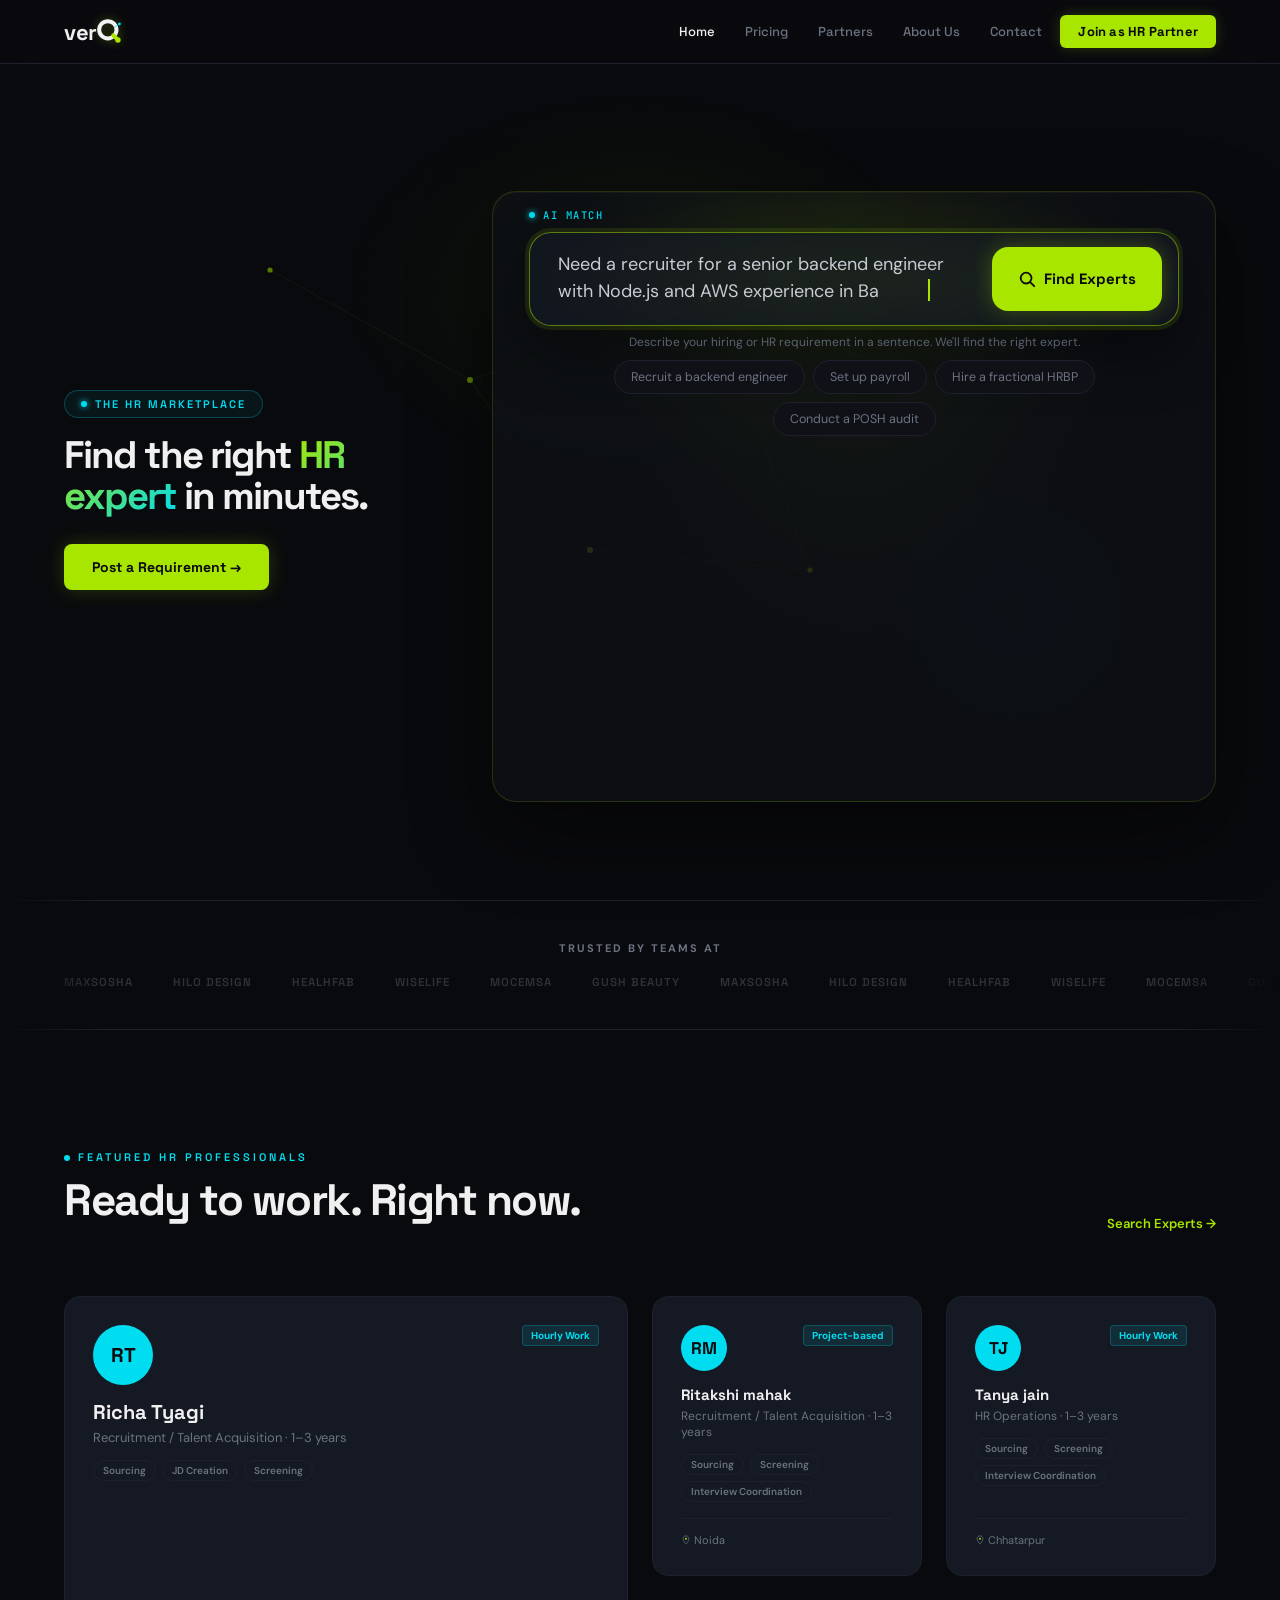
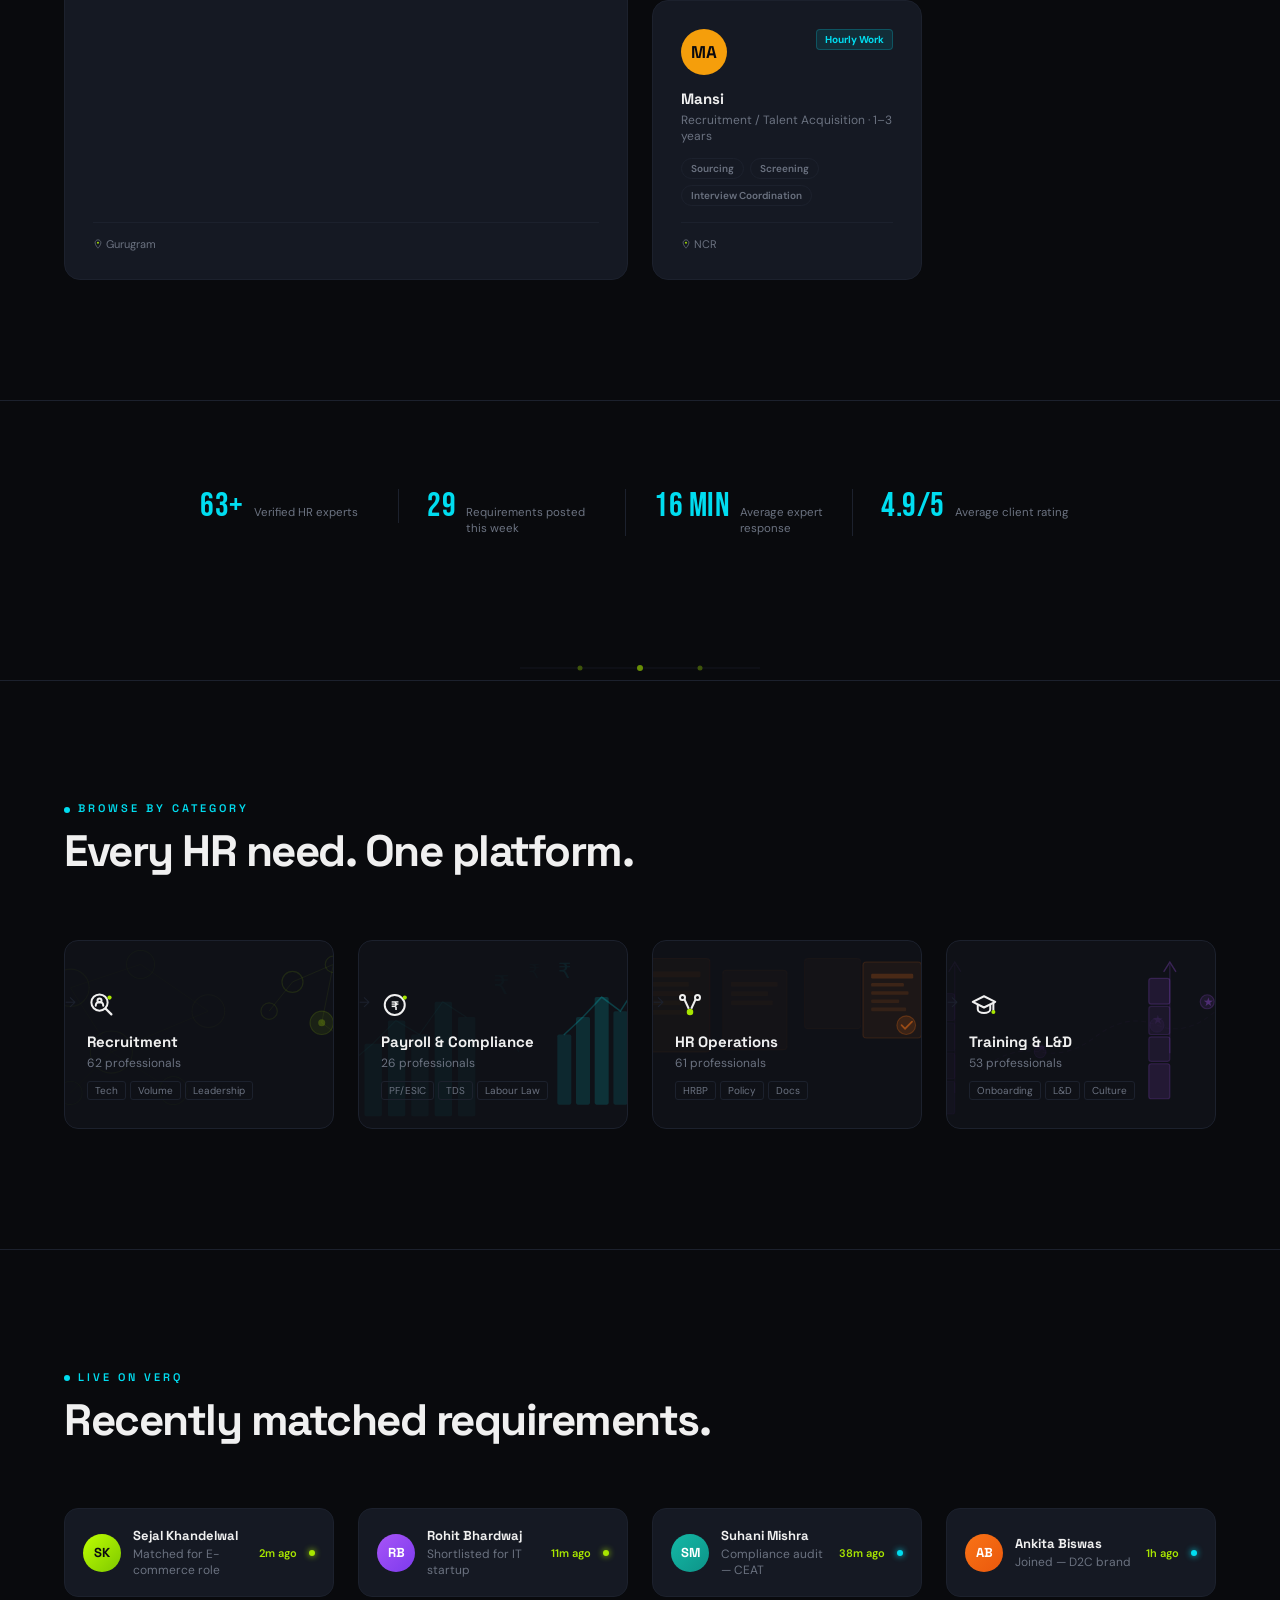
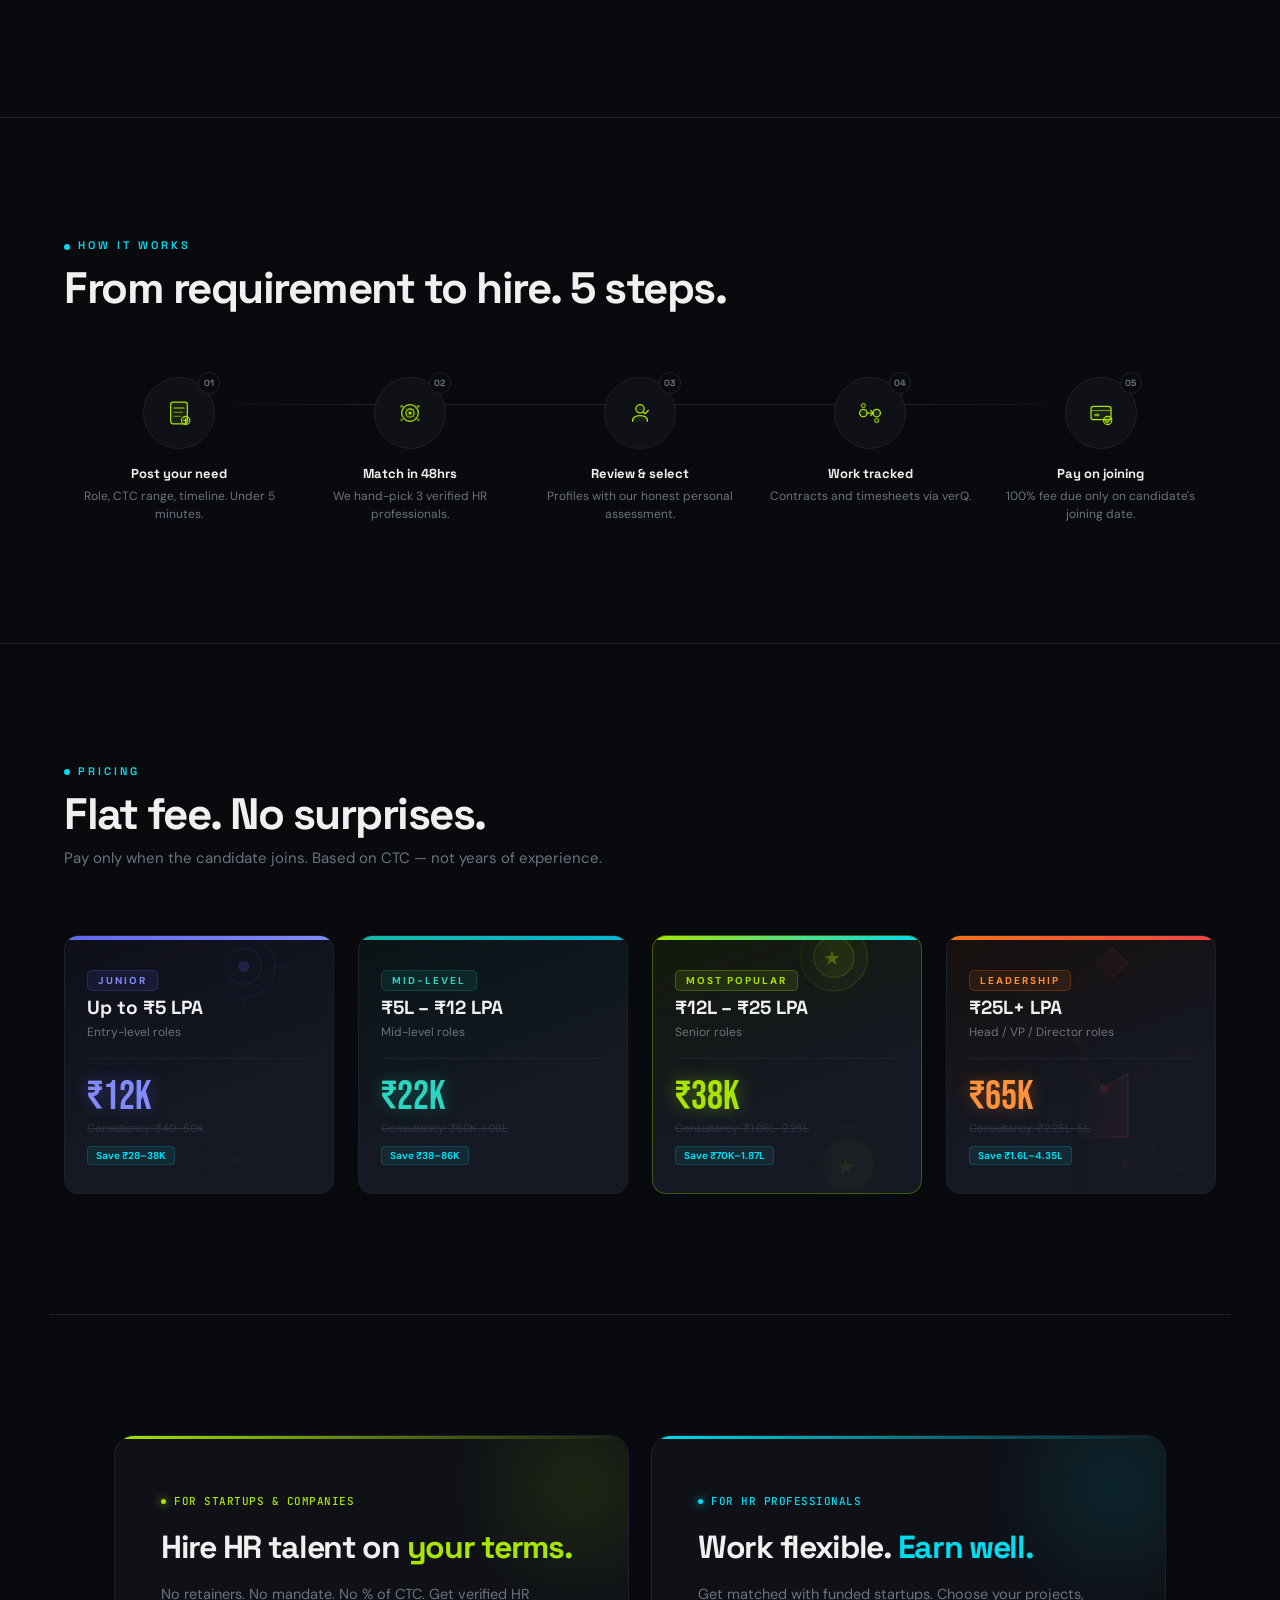
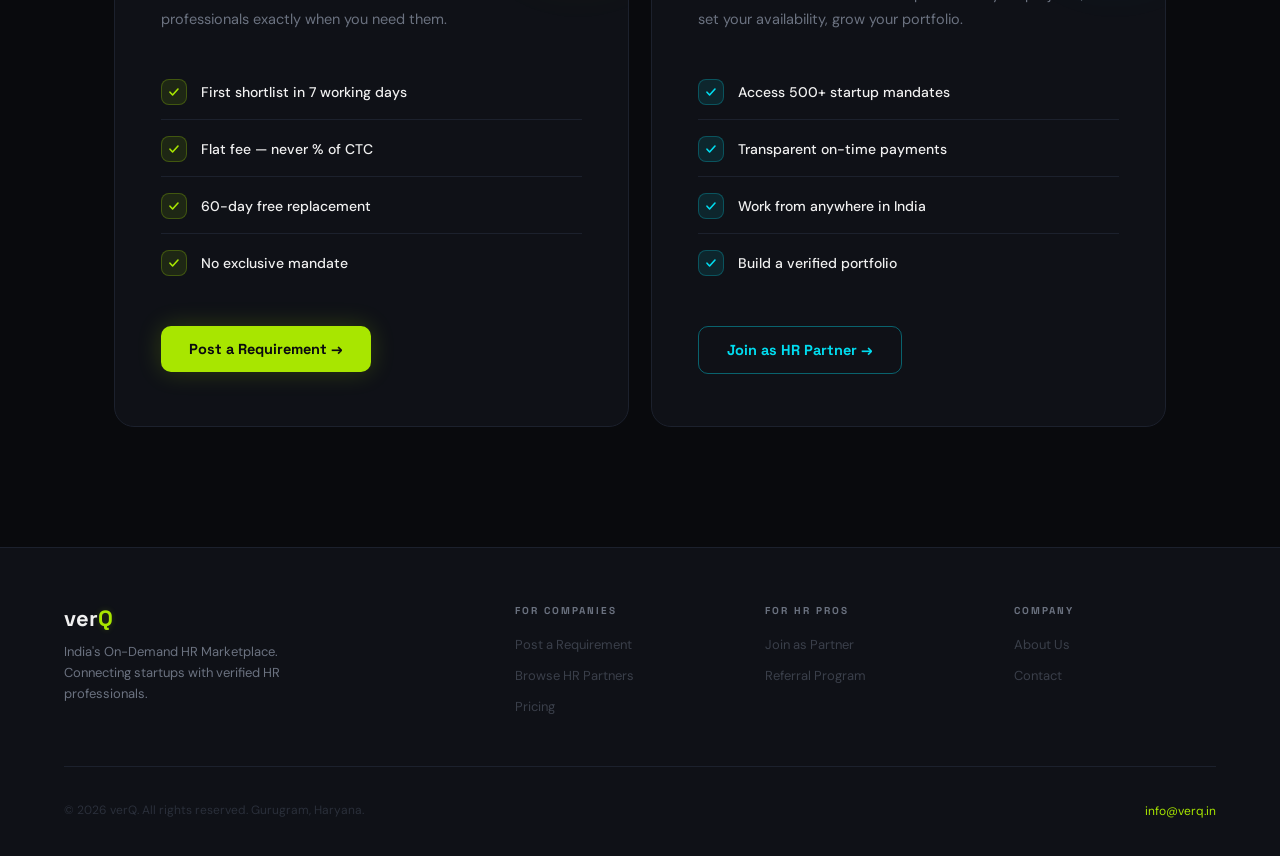
==== commit 1700faa6: "Add files via upload" ====
--- a/index.html
+++ b/index.html
@@ -5,7 +5,19 @@
 <meta name="viewport" content="width=device-width, initial-scale=1.0"/>
 <meta name="description" content="verQ is India's on-demand HR marketplace — 68+ verified HR professionals, matched in 48 hours. Flat fee, not % of CTC. No mandate required."/>
 <title>verQ | The HR Marketplace</title>
-<link rel="icon" type="image/png" href="/favicon.png?v=2">
+<meta property="og:type" content="website"/>
+<meta property="og:url" content="https://www.verq.in/"/>
+<meta property="og:site_name" content="verQ"/>
+<meta property="og:title" content="verQ | The HR Marketplace"/>
+<meta property="og:description" content="verQ is India's on-demand HR marketplace — 68+ verified HR professionals, matched in 48 hours. Flat fee, not % of CTC. No mandate required."/>
+<meta property="og:image" content="https://www.verq.in/og-image.png"/>
+<meta property="og:image:width" content="1200"/>
+<meta property="og:image:height" content="630"/>
+<meta name="twitter:card" content="summary_large_image"/>
+<meta name="twitter:title" content="verQ | The HR Marketplace"/>
+<meta name="twitter:description" content="verQ is India's on-demand HR marketplace — 68+ verified HR professionals, matched in 48 hours. Flat fee, not % of CTC. No mandate required."/>
+<meta name="twitter:image" content="https://www.verq.in/og-image.png"/>
+<link rel="icon" type="image/png" href="/favicon.png?v=3">
 <link href="https://fonts.googleapis.com/css2?family=Space+Grotesk:wght@300;400;500;600;700&family=DM+Sans:wght@300;400;500&family=Bebas+Neue&family=JetBrains+Mono:wght@400;500&display=swap" rel="stylesheet"/>
 <style>
 /* ── verQ THEME v2 — Refined ── */
@@ -63,8 +75,9 @@
   font-size: 22px; font-weight: 700;
   color: var(--white); text-decoration: none; letter-spacing: -0.5px;
   flex-shrink: 0;
-}
-.nav-logo span { color: var(--accent); text-shadow: 0 0 8px rgba(168,230,0,0.22); }
+  display: inline-flex; align-items: center; gap: 0px;
+}
+.nav-logo-icon { width: 26px; height: 26px; flex-shrink: 0; filter: drop-shadow(0 0 5px rgba(168,230,0,0.3)); }
 
 .nav-links {
   display: flex; align-items: center; gap: 6px;
@@ -376,7 +389,7 @@
 </style>
 <style>
 /* HERO */
-.hero { min-height: 100vh; padding: 120px 5% 80px; display: flex; flex-direction: column; align-items: center; justify-content: center; text-align: center; position: relative; z-index: 1; }
+.hero { min-height: 100vh; padding: 104px 5% 24px; display: flex; flex-direction: column; align-items: center; justify-content: center; text-align: center; position: relative; z-index: 1; }
 .hero::before { content: ''; position: absolute; top: 10%; left: 50%; transform: translateX(-50%); width: min(600px, 92vw); height: 400px; background: radial-gradient(ellipse, rgba(168,230,0,0.06) 0%, transparent 70%); pointer-events: none; }
 .hero::after { content: ''; position: absolute; bottom: 10%; right: 5%; width: 400px; height: 400px; background: radial-gradient(ellipse, rgba(0,221,240,0.04) 0%, transparent 70%); pointer-events: none; }
 
@@ -393,26 +406,74 @@
 .match-net .n6 { animation: netpulse 3.6s ease-in-out infinite 3s; }
 @keyframes netpulse { 0%,100%{opacity:0.35;r:2.2;} 50%{opacity:1;r:3.4;} }
 
-.hero-badge { position: relative; display: inline-flex; align-items: center; gap: 8px; border: 1px solid rgba(0,221,240,0.25); background: rgba(0,221,240,0.05); color: var(--cyan); font-family: 'Space Grotesk', sans-serif; font-size: 11px; font-weight: 600; letter-spacing: 2px; text-transform: uppercase; padding: 6px 16px; border-radius: 100px; margin-bottom: 20px; animation: fadeUp 0.6s ease both; }
+/* Two-column hero on desktop: copy (badge/title/CTA) sits beside the
+   console instead of stacked above it, so the total vertical space needed
+   is whichever COLUMN is taller — not both added together. On mobile,
+   .hero-inner/.hero-copy/.hero-visual use display:contents, meaning they
+   don't exist as boxes at all — their children (badge, title, actions,
+   console) just participate directly in .hero's existing stacked layout,
+   completely unchanged from before. */
+.hero-inner, .hero-copy, .hero-visual { display: contents; }
+
+@media (min-width: 1024px) {
+  .hero-inner {
+    display: flex; align-items: center; gap: 48px;
+    max-width: 1280px; width: 100%; margin: 0 auto;
+  }
+  .hero-copy {
+    display: block; flex: 0 0 380px; text-align: left;
+  }
+  .hero-visual { display: block; flex: 1; min-width: 0; }
+  .hero-copy .hero-badge { margin: 0 0 16px; }
+  .hero-copy .hero-title { margin: 0 0 28px; text-align: left; max-width: none; font-size: clamp(32px, 3vw, 46px); }
+  .hero-copy .hero-actions { justify-content: flex-start; margin: 0; }
+}
+
+.hero-badge { position: relative; display: inline-flex; align-items: center; gap: 8px; border: 1px solid rgba(0,221,240,0.25); background: rgba(0,221,240,0.05); color: var(--cyan); font-family: 'Space Grotesk', sans-serif; font-size: 11px; font-weight: 600; letter-spacing: 2px; text-transform: uppercase; padding: 6px 16px; border-radius: 100px; margin-bottom: 14px; animation: fadeUp 0.6s ease both; }
 .badge-dot { width: 6px; height: 6px; border-radius: 50%; background: var(--cyan); box-shadow: 0 0 6px var(--cyan); animation: pulse 2s infinite; }
 
-.hero-title { font-family: 'Space Grotesk', sans-serif; font-size: clamp(36px, 5.4vw, 58px); font-weight: 700; letter-spacing: -2px; line-height: 1.08; max-width: 680px; margin: 0 auto var(--sp-heading); animation: fadeUp 0.6s 0.1s ease both; }
+.hero-title { font-family: 'Space Grotesk', sans-serif; font-size: clamp(36px, 5.4vw, 58px); font-weight: 700; letter-spacing: -2px; line-height: 1.08; max-width: 680px; margin: 0 auto 32px; animation: fadeUp 0.6s 0.1s ease both; }
 .gradient-text { background: linear-gradient(135deg, var(--accent) 0%, var(--cyan) 100%); -webkit-background-clip: text; -webkit-text-fill-color: transparent; background-clip: text; }
 .dim { color: var(--muted); }
 
 /* SEARCH — the search bar IS the hero. It wraps long queries onto multiple
    lines instead of hiding them, so the full prompt stays visible and
    models good prompt-writing for the person typing it. */
-.search-shell { position: relative; width: 100%; max-width: 780px; margin: 0 auto 8px; animation: fadeUp 0.6s 0.2s ease both; }
+/* The unified "AI Match Console" — everything from the search bar through
+   results lives inside one bordered, backgrounded container, so it reads as
+   ONE interface rather than four separate floating elements. The inner
+   .demo-stage still uses min-height (not a hard height + overflow:hidden) —
+   measured directly against real rendered content, so it can never silently
+   clip something that's slightly taller than expected; it can only ever add
+   a little extra breathing room. */
+.match-console {
+  position: relative; width: 100%; max-width: 1060px; margin: 12px auto 0;
+  padding: 16px 5% 18px;
+  background: radial-gradient(ellipse at 50% 0%, rgba(168,230,0,0.055), transparent 55%), rgba(15,17,23,0.72);
+  border: 1px solid rgba(168,230,0,0.16); border-radius: 24px;
+  box-shadow: 0 30px 80px rgba(0,0,0,0.45), inset 0 1px 0 rgba(255,255,255,0.035);
+  z-index: 1;
+}
+.match-console-header {
+  display: flex; align-items: center; gap: 8px; margin-bottom: 10px;
+  font-family: 'JetBrains Mono', monospace; font-size: 10.5px; font-weight: 500;
+  letter-spacing: 1.5px; text-transform: uppercase; color: var(--cyan);
+}
+.match-console-header .console-dot {
+  width: 6px; height: 6px; border-radius: 50%; background: var(--cyan);
+  box-shadow: 0 0 6px var(--cyan); animation: pulse 2s infinite;
+}
+
+.search-shell { position: relative; width: 100%; max-width: 900px; margin: 0 auto 8px; animation: fadeUp 0.6s 0.2s ease both; }
 .search-shell::before { content: ''; position: absolute; inset: -44px -24px; background: radial-gradient(ellipse at center, rgba(168,230,0,0.10) 0%, transparent 72%); filter: blur(4px); pointer-events: none; z-index: -1; }
 .search-bar { position: relative; display: flex; align-items: center; gap: 16px;
   background: rgba(21,25,35,0.72); backdrop-filter: blur(18px); -webkit-backdrop-filter: blur(18px);
-  border: 1.5px solid var(--border); border-radius: 28px; min-height: 120px; padding: 18px 16px 18px 34px;
+  border: 1.5px solid var(--border); border-radius: 22px; min-height: 88px; padding: 14px 16px 14px 28px;
   box-shadow: 0 24px 60px rgba(0,0,0,0.4), inset 0 1px 0 rgba(255,255,255,0.03); transition: border-color 0.3s ease, box-shadow 0.3s ease; }
 .search-bar.active, .search-bar:focus-within { border-color: rgba(168,230,0,0.5); box-shadow: 0 0 0 4px rgba(168,230,0,0.1), 0 24px 60px rgba(0,0,0,0.45); }
 .search-text-wrap { flex: 1; min-width: 0; position: relative; display: flex; align-items: center; }
 .search-input { width: 100%; background: transparent; border: none; outline: none; resize: none; overflow: hidden;
-  text-align: left; font-family: 'DM Sans', sans-serif; font-size: 18px; line-height: 1.55; color: var(--white); padding: 0; display: block; }
+  text-align: left; font-family: 'DM Sans', sans-serif; font-size: 18px; line-height: 1.55; color: #C8CCD3; padding: 0; display: block; }
 .search-input::placeholder { color: #4B5364; }
 .search-mirror { position: absolute; top: 0; left: 0; visibility: hidden; white-space: pre-wrap; word-wrap: break-word;
   font-family: 'DM Sans', sans-serif; font-size: 18px; line-height: 1.55; padding: 0; pointer-events: none; }
@@ -427,9 +488,9 @@
 .search-btn:hover { background: var(--accent-dark); box-shadow: 0 0 32px rgba(168,230,0,0.45); }
 .search-btn:active, .search-btn.autoclick { transform: scale(0.96); box-shadow: 0 0 36px rgba(168,230,0,0.5); }
 
-.helper-line { margin-top: 14px; font-size: 12px; color: #5A6272; animation: fadeUp 0.6s 0.3s ease both; }
-
-.chip-row { display: flex; flex-wrap: wrap; justify-content: center; gap: 8px; margin-top: 16px; animation: fadeUp 0.6s 0.35s ease both; }
+.helper-line { margin-top: 8px; font-size: 12px; color: #5A6272; animation: fadeUp 0.6s 0.3s ease both; }
+
+.chip-row { display: flex; flex-wrap: wrap; justify-content: center; gap: 8px; margin-top: 10px; animation: fadeUp 0.6s 0.35s ease both; }
 .example-chip { font-size: 12.5px; color: var(--muted); background: var(--surface); border: 1px solid var(--border);
   padding: 8px 16px; border-radius: 100px; cursor: pointer; text-decoration: none; display: inline-block;
   transition: border-color 0.2s ease, color 0.2s ease, background 0.2s ease; font-family: 'DM Sans', sans-serif; }
@@ -438,7 +499,13 @@
 /* (cat-line removed from hero) */
 
 /* ── Searching → parsing → matching → results sequence ── */
-.status-zone { max-width: 680px; margin: 26px auto 0; min-height: 20px; position: relative; z-index: 1; }
+.status-zone { max-width: 680px; margin: 12px auto 0; min-height: 20px; position: relative; z-index: 1; }
+/* Reserves enough height for the tallest possible state (status lines +
+   3 parsed fields + found line + 3 result cards) — measured directly by
+   rendering the page, not guessed — so the page around it never needs to
+   grow/shrink or scroll as the demo plays out. */
+.demo-stage { min-height: 335px; }
+@media (max-width: 760px) { .demo-stage { min-height: 810px; } }
 .status-line { display: flex; align-items: center; justify-content: center; gap: 8px; font-family: 'JetBrains Mono', monospace;
   font-size: 13px; color: var(--muted); opacity: 0; transition: opacity 0.3s ease; }
 .status-line.show { opacity: 1; }
@@ -447,7 +514,7 @@
 .spinner-dot:nth-child(3) { animation-delay: 0.3s; }
 @keyframes sdot { 0%,100%{opacity:.25;} 50%{opacity:1;} }
 
-.parse-grid { max-width: 520px; margin: 18px auto 0; display: flex; justify-content: center; flex-wrap: wrap; gap: 10px 22px; }
+.parse-grid { max-width: 760px; margin: 10px auto 0; display: flex; justify-content: center; flex-wrap: wrap; gap: 8px 20px; }
 .parse-item { display: flex; align-items: center; gap: 8px; font-size: 12.5px; color: var(--muted);
   opacity: 0; transform: translateY(4px); transition: opacity 0.3s ease, transform 0.3s ease; }
 .parse-item.show { opacity: 1; transform: translateY(0); }
@@ -464,7 +531,7 @@
   display: flex; align-items: center; justify-content: center; flex-shrink: 0; }
 .found-check svg { width: 11px; height: 11px; }
 
-.results { max-width: 920px; margin: 36px auto 0; padding: 0 6px; display: grid; grid-template-columns: repeat(3,1fr); gap: 14px;
+.results { max-width: 920px; margin: 26px auto 0; padding: 0 6px; display: grid; grid-template-columns: repeat(3,1fr); gap: 14px;
   position: relative; z-index: 1; }
 .rcard { background: var(--surface); border: 1px solid var(--border); border-radius: 14px; padding: 18px 18px 16px;
   opacity: 0; transform: translateY(10px); transition: opacity 0.4s cubic-bezier(0.16,1,0.3,1), transform 0.4s cubic-bezier(0.16,1,0.3,1); }
@@ -491,9 +558,9 @@
 }
 
 @media (max-width: 760px) {
-  .search-bar { min-height: 110px; padding: 20px 10px 20px 22px; }
-  .search-input, .search-mirror { font-size: 15px; }
-  .search-btn { padding: 0 18px; height: 52px; border-radius: 14px; font-size: 13px; }
+  .search-bar { min-height: 140px; padding: 16px; flex-direction: column; align-items: stretch; gap: 10px; }
+  .search-input, .search-mirror { font-size: 14px; line-height: 1.45; }
+  .search-btn { padding: 0 18px; height: 46px; border-radius: 12px; font-size: 13px; width: 100%; }
 }
 
 .hero-actions { display: flex; gap: 14px; flex-wrap: wrap; justify-content: center; animation: fadeUp 0.6s 0.35s ease both; margin: 40px 0 88px; }
@@ -516,6 +583,18 @@
 .profile-card:first-child .p-avatar { width: 60px; height: 60px; font-size: 20px; }
 .profile-card:first-child .p-name { font-size: 20px; }
 .profile-card:first-child .p-role { font-size: 13px; }
+/* Shorter laptop screens (e.g. 1366x768) — tighten further so the console
+   comes as close as possible to fitting in one view without scrolling,
+   without touching the more generous spacing on taller screens. */
+@media (max-height: 800px) and (min-width: 761px) {
+  .hero { padding: 55px 5% 10px; }
+  .hero-badge { margin-bottom: 8px; }
+  .hero-title { margin-bottom: 18px; font-size: clamp(30px, 4.2vw, 44px); }
+  .match-console { margin-top: 4px; padding: 10px 5% 12px; }
+  .match-console-header { margin-bottom: 6px; }
+  .search-bar { min-height: 76px; }
+}
+
 @media (max-width: 1024px) { .profile-card:first-child { grid-row: span 1; } }
 .partners-empty { grid-column: 1 / -1; text-align: center; padding: 56px 24px; border: 1px dashed var(--border); border-radius: 14px; }
 .partners-empty-icon { font-size: 28px; margin-bottom: 12px; }
@@ -577,7 +656,7 @@
 /* PRICING */
 .pricing-section { padding: var(--sp-section) 5%; position: relative; z-index: 1; border-top: 1px solid var(--border); }
 .pricing-grid { display: grid; grid-template-columns: repeat(4, 1fr); gap: var(--sp-card); margin-top: var(--sp-heading); }
-.price-card { background: var(--surface2); border: 1px solid var(--border); border-radius: 14px; padding: 28px 22px; transition: transform 0.3s cubic-bezier(0.16,1,0.3,1), border-color 0.3s ease, box-shadow 0.3s ease; }
+.price-card { position: relative; background: var(--surface2); border: 1px solid var(--border); border-radius: 14px; padding: 28px 22px; transition: transform 0.3s cubic-bezier(0.16,1,0.3,1), border-color 0.3s ease, box-shadow 0.3s ease; }
 .price-card:hover { border-color: rgba(168,230,0,0.22); transform: translateY(-4px); box-shadow: var(--glow); }
 .price-card.featured { border-color: rgba(168,230,0,0.32); background: rgba(168,230,0,0.03); }
 .price-band { font-size: 10px; font-weight: 700; letter-spacing: 2px; text-transform: uppercase; color: var(--muted); margin-bottom: 4px; }
@@ -635,7 +714,7 @@
 .p-btn { position: relative; display: inline-flex; align-items: center; gap: 8px; padding: 14px 28px; border-radius: 10px;
   font-family: 'Space Grotesk', sans-serif; font-weight: 700; font-size: 14.5px; text-decoration: none;
   transition: transform 0.15s cubic-bezier(0.34,1.56,0.64,1), box-shadow 0.2s ease, gap 0.2s ease, background 0.2s ease; }
-.panel-a .p-btn { background: var(--accent); color: var(--ink); box-shadow: 0 0 24px rgba(168,230,0,0.2); }
+.panel-a .p-btn { background: var(--accent); color: var(--accent-text); box-shadow: 0 0 24px rgba(168,230,0,0.2); }
 .panel-a .p-btn:hover { background: var(--accent-dark); box-shadow: 0 0 32px rgba(168,230,0,0.35); gap: 12px; }
 .panel-b .p-btn { background: transparent; color: var(--cyan); border: 1.5px solid rgba(0,221,240,0.4); }
 .panel-b .p-btn:hover { background: rgba(0,221,240,0.08); border-color: var(--cyan); gap: 12px; }
@@ -644,7 +723,7 @@
 /* RESPONSIVE */
 @media (max-width: 1024px) { .profiles-grid { grid-template-columns: repeat(2, 1fr); } .cats-grid { grid-template-columns: repeat(2, 1fr); } .pricing-grid { grid-template-columns: repeat(2, 1fr); } .steps-grid { grid-template-columns: repeat(2, 1fr); gap: 28px; } .steps-grid::before { display: none; } }
 @media (max-width: 768px) { .split-section { grid-template-columns: 1fr; } }
-@media (max-width: 520px) { .profiles-grid { grid-template-columns: 1fr; } .cats-grid { grid-template-columns: 1fr; } .pricing-grid { grid-template-columns: 1fr; } .steps-grid { grid-template-columns: 1fr; } .split-lime, .split-dark-card { padding: 32px 24px; } }
+@media (max-width: 520px) { .profiles-grid { grid-template-columns: 1fr; } .profile-card:first-child { grid-column: span 1; } .cats-grid { grid-template-columns: 1fr; } .pricing-grid { grid-template-columns: 1fr; } .steps-grid { grid-template-columns: 1fr; } .split-lime, .split-dark-card { padding: 32px 24px; } }
 
 /* CANVAS BACKGROUND */
 
@@ -754,7 +833,7 @@
 <body>
 
 <nav>
-  <a href="/" class="nav-logo">ver<span>Q</span></a>
+  <a href="/" class="nav-logo">ver<svg class="nav-logo-icon" viewBox="16 12 72 72" xmlns="http://www.w3.org/2000/svg"><circle cx="46" cy="42" r="24" stroke="#F2F3F5" stroke-width="11" fill="none"/><line x1="61" y1="57" x2="74" y2="70" stroke="#A8E600" stroke-width="11" stroke-linecap="round"/><circle cx="74" cy="70" r="7.5" fill="#A8E600"/><circle cx="78" cy="26" r="4" fill="#00DDF0"/><line x1="65" y1="34" x2="75" y2="28" stroke="#00DDF0" stroke-width="2.5" stroke-linecap="round" opacity="0.7"/></svg></a>
   <div class="nav-links">
     <a href="/" class="active">Home</a>
     <a href="/pricing.html">Pricing</a>
@@ -783,79 +862,92 @@
     <circle class="node n5" cx="500" cy="400" r="3"/>
     <circle class="node n6" cx="720" cy="420" r="2.6"/>
   </svg>
+
+  <div class="hero-inner">
+  <div class="hero-copy">
   <div class="hero-badge"><div class="badge-dot"></div>The HR Marketplace</div>
   <h1 class="hero-title">Find the right <span class="gradient-text">HR expert</span> in minutes.</h1>
 
-  <div class="search-shell">
-    <div class="search-bar" id="searchBar">
-      <div class="search-text-wrap" id="searchTextWrap">
-        <textarea class="search-input" id="homeSearch" rows="1" placeholder="Describe what you need help with..." autocomplete="off"></textarea>
-        <span class="search-caret" id="fakeCaret"></span>
-        <div class="search-mirror" id="mirrorDiv"></div>
-      </div>
-      <button class="search-btn">
-        <svg width="18" height="18" viewBox="0 0 20 20" fill="none"><circle cx="9" cy="9" r="6" stroke="currentColor" stroke-width="2"/><path d="M13.5 13.5L18 18" stroke="currentColor" stroke-width="2" stroke-linecap="round"/></svg>
-        Find Experts
-      </button>
-    </div>
-  </div>
-
-  <div class="helper-line">Describe your hiring or HR requirement in a sentence. We'll find the right expert.</div>
-  <div class="chip-row">
-    <button type="button" class="example-chip" data-query="Need a recruiter for a senior backend engineer with Node.js and AWS experience in Bangalore">Recruit a backend engineer</button>
-    <button type="button" class="example-chip" data-query="Need someone to set up payroll for 25 employees">Set up payroll</button>
-    <button type="button" class="example-chip" data-query="Looking for a fractional HRBP for a Series A startup">Hire a fractional HRBP</button>
-    <button type="button" class="example-chip" data-query="Need a POSH compliance audit for our office in Mumbai">Conduct a POSH audit</button>
-  </div>
-
-  <div class="status-zone">
-    <div class="status-line" id="statusSearching"><span class="spinner-dot"></span><span class="spinner-dot"></span><span class="spinner-dot"></span>&nbsp;Searching...</div>
-    <div class="parse-grid" id="parseGrid"></div>
-    <div class="status-line" id="statusMatching"><span class="spinner-dot"></span><span class="spinner-dot"></span><span class="spinner-dot"></span>&nbsp;Matching experts...</div>
-    <div class="found-line" id="foundLine">
-      <div class="found-check"><svg viewBox="0 0 12 12" fill="none"><path d="M2 6.2L4.6 9L10 3" stroke="#A8E600" stroke-width="1.6" stroke-linecap="round" stroke-linejoin="round"/></svg></div>
-      <span id="foundText"></span>
-    </div>
-  </div>
-
-  <div class="results" id="resultsGrid"></div>
-
   <div class="hero-actions">
     <a href="/post-requirement.html" class="btn-primary">Post a Requirement →</a>
   </div>
+  </div>
+
+  <div class="hero-visual">
+  <div class="match-console">
+    <div class="match-console-header"><span class="console-dot"></span>AI Match</div>
+
+    <div class="search-shell">
+      <div class="search-bar" id="searchBar">
+        <div class="search-text-wrap" id="searchTextWrap">
+          <textarea class="search-input" id="homeSearch" rows="1" placeholder="Describe what you need help with..." autocomplete="off"></textarea>
+          <span class="search-caret" id="fakeCaret"></span>
+          <div class="search-mirror" id="mirrorDiv"></div>
+        </div>
+        <button class="search-btn">
+          <svg width="18" height="18" viewBox="0 0 20 20" fill="none"><circle cx="9" cy="9" r="6" stroke="currentColor" stroke-width="2"/><path d="M13.5 13.5L18 18" stroke="currentColor" stroke-width="2" stroke-linecap="round"/></svg>
+          Find Experts
+        </button>
+      </div>
+    </div>
+
+    <div class="helper-line">Describe your hiring or HR requirement in a sentence. We'll find the right expert.</div>
+    <div class="chip-row">
+      <button type="button" class="example-chip" data-query="Need a recruiter for a senior backend engineer with Node.js and AWS experience in Bangalore">Recruit a backend engineer</button>
+      <button type="button" class="example-chip" data-query="Need someone to set up payroll for 25 employees">Set up payroll</button>
+      <button type="button" class="example-chip" data-query="Looking for a fractional HRBP for a Series A startup">Hire a fractional HRBP</button>
+      <button type="button" class="example-chip" data-query="Need a POSH compliance audit for our office in Mumbai">Conduct a POSH audit</button>
+    </div>
+
+    <div class="demo-stage">
+      <div class="status-zone">
+        <div class="status-line" id="statusSearching"><span class="spinner-dot"></span><span class="spinner-dot"></span><span class="spinner-dot"></span>&nbsp;Searching...</div>
+        <div class="parse-grid" id="parseGrid"></div>
+        <div class="status-line" id="statusMatching"><span class="spinner-dot"></span><span class="spinner-dot"></span><span class="spinner-dot"></span>&nbsp;Matching experts...</div>
+        <div class="found-line" id="foundLine">
+          <div class="found-check"><svg viewBox="0 0 12 12" fill="none"><path d="M2 6.2L4.6 9L10 3" stroke="#A8E600" stroke-width="1.6" stroke-linecap="round" stroke-linejoin="round"/></svg></div>
+          <span id="foundText"></span>
+        </div>
+      </div>
+
+      <div class="results" id="resultsGrid"></div>
+    </div>
+  </div>
+  </div>
+  </div>
 
 </section>
 
 
 <!-- TRUST STRIP -->
 <div class="trust-section">
-  <div class="trust-label">HR Partners from companies including</div>
+  <div class="trust-label">Trusted by teams at</div>
   <div class="trust-scroll" id="trustScroll">
-    <span class="trust-item">CEAT LIMITED</span>
-    <span class="trust-item">BOSTON CONSULTING GROUP</span>
-    <span class="trust-item">RANDSTAD GLOBAL</span>
-    <span class="trust-item">CARDEKHO GROUP</span>
-    <span class="trust-item">LEMON TREE HOTELS</span>
-    <span class="trust-item">BIRLA GLOBAL</span>
-    <span class="trust-item">NATIONAL ALUMINIUM</span>
-    <span class="trust-item">AKM GLOBAL</span>
-    <span class="trust-item">INDOSPACE</span>
-    <span class="trust-item">MARKIVIS</span>
-    <span class="trust-item">ODISHA KNOWLEDGE CORP</span>
-    <span class="trust-item">RATTANINDIA</span>
+    <span class="trust-item">MAXSOSHA</span>
+    <span class="trust-item">HILO DESIGN</span>
+    <span class="trust-item">HEALHFAB</span>
+    <span class="trust-item">WISELIFE</span>
+    <span class="trust-item">MOCEMSA</span>
+    <span class="trust-item">GUSH BEAUTY</span>
+    <span class="trust-item">MAXSOSHA</span>
+    <span class="trust-item">HILO DESIGN</span>
+    <span class="trust-item">HEALHFAB</span>
+    <span class="trust-item">WISELIFE</span>
+    <span class="trust-item">MOCEMSA</span>
+    <span class="trust-item">GUSH BEAUTY</span>
     <!-- duplicate for seamless loop -->
-    <span class="trust-item">CEAT LIMITED</span>
-    <span class="trust-item">BOSTON CONSULTING GROUP</span>
-    <span class="trust-item">RANDSTAD GLOBAL</span>
-    <span class="trust-item">CARDEKHO GROUP</span>
-    <span class="trust-item">LEMON TREE HOTELS</span>
-    <span class="trust-item">BIRLA GLOBAL</span>
-    <span class="trust-item">NATIONAL ALUMINIUM</span>
-    <span class="trust-item">AKM GLOBAL</span>
-    <span class="trust-item">INDOSPACE</span>
-    <span class="trust-item">MARKIVIS</span>
-    <span class="trust-item">ODISHA KNOWLEDGE CORP</span>
-    <span class="trust-item">RATTANINDIA</span>
+    <span class="trust-item">MAXSOSHA</span>
+    <span class="trust-item">HILO DESIGN</span>
+    <span class="trust-item">HEALHFAB</span>
+    <span class="trust-item">WISELIFE</span>
+    <span class="trust-item">MOCEMSA</span>
+    <span class="trust-item">GUSH BEAUTY</span>
+    <span class="trust-item">MAXSOSHA</span>
+    <span class="trust-item">HILO DESIGN</span>
+    <span class="trust-item">HEALHFAB</span>
+    <span class="trust-item">WISELIFE</span>
+    <span class="trust-item">MOCEMSA</span>
+    <span class="trust-item">GUSH BEAUTY</span>
   </div>
 </div>
 
@@ -1022,8 +1114,7 @@
     <div><span class="footer-logo">ver<span>Q</span></span><p class="footer-tagline">India's On-Demand HR Marketplace. Connecting startups with verified HR professionals.</p></div>
     <div><div class="footer-col-title">For Companies</div><ul class="footer-links"><li><a href="/post-requirement.html">Post a Requirement</a></li><li><a href="/partners.html">Browse HR Partners</a></li><li><a href="/pricing.html">Pricing</a></li></ul></div>
     <div><div class="footer-col-title">For HR Pros</div><ul class="footer-links"><li><a href="/join-hr-partner.html">Join as Partner</a></li><li><a href="/referral.html">Referral Program</a></li></ul></div>
-    <div><div class="footer-col-title">Company</div><ul class="footer-links"><li><a href="/about.html">About Us</a></li><li>
-    </li><li><a href="/contact.html">Contact</a></li></ul></div>
+    <div><div class="footer-col-title">Company</div><ul class="footer-links"><li><a href="/about.html">About Us</a></li><li><a href="/contact.html">Contact</a></li></ul></div>
   </div>
   <div class="footer-bottom"><div class="footer-copy">© 2026 verQ. All rights reserved. Gurugram, Haryana.</div><div class="footer-email"><a href="mailto:info@verq.in">info@verq.in</a></div></div>
 </footer>
@@ -1041,7 +1132,7 @@
   const cycles = [
     {
       keywords: ["recruit","engineer","backend","node","aws","microservices","bangalore","developer","tech","d2c"],
-      query: "Need a recruiter for a D2C brand hiring a senior backend engineer with Node.js, AWS, and microservices experience in Bangalore within 3 weeks.",
+      query: "Need a recruiter for a senior backend engineer with Node.js and AWS experience in Bangalore",
       parse: [
         { label: "Role", value: "Technical Recruiter" },
         { label: "Industry", value: "D2C / E-commerce" },
@@ -1116,7 +1207,11 @@
   if (!searchInput || !fakeCaret || !mirrorDiv || !searchTextWrap || !searchBar) return;
 
   let userTookOver = false;
-  let hasSearched = false;
+  let searchToken = 0; // incremented on every triggerSearch() call — an older,
+                        // still-running search checks this after each await and
+                        // bails out if a newer search has since started, so a
+                        // user-clicked search can never get overwritten by a
+                        // slower-finishing autoplay search (or vice versa).
 
   function sleep(ms){ return new Promise(r => setTimeout(r, ms)); }
 
@@ -1160,28 +1255,16 @@
     resultsGrid.innerHTML = '';
   }
 
-  // Gently brings a hero-search element into view — but only if the person
-  // is still reasonably near the hero. If they've scrolled down to read
-  // Categories/Pricing/etc, this does nothing, so the demo never yanks them
-  // back up mid-browse (whether it's the background autoplay or a real search).
-  function nudgeIntoView(el, block){
-    if (!el) return;
-    if (window.scrollY < window.innerHeight * 1.3){
-      el.scrollIntoView({ behavior: 'smooth', block: block || 'center' });
-    }
-  }
-
   async function triggerSearch(query){
     if (!query || !query.trim()) return;
-    hasSearched = true;
+    const myToken = ++searchToken;
     const cycle = pickCycle(query);
     resetResultsZone();
     searchBar.classList.add('active');
 
     statusSearching.classList.add('show');
-    await sleep(250);
-    nudgeIntoView(document.querySelector('.status-zone'), 'center');
-    await sleep(1850);
+    await sleep(2100);
+    if (myToken !== searchToken) return;
     statusSearching.classList.remove('show');
 
     cycle.parse.forEach(p => {
@@ -1191,19 +1274,22 @@
       parseGrid.appendChild(el);
     });
     const items = parseGrid.querySelectorAll('.parse-item');
-    for (const item of items){ item.classList.add('show'); await sleep(140); }
+    for (const item of items){
+      if (myToken !== searchToken) return;
+      item.classList.add('show'); await sleep(140);
+    }
     await sleep(1300);
+    if (myToken !== searchToken) return;
 
     statusMatching.classList.add('show');
-    await sleep(200);
-    nudgeIntoView(statusMatching, 'center');
-    await sleep(1300);
+    await sleep(1500);
+    if (myToken !== searchToken) return;
     statusMatching.classList.remove('show');
 
-    foundText.textContent = `${cycle.count} HR experts found`;
+    foundText.textContent = `These are your ${cycle.experts.length} best-fit matches`;
     foundLine.classList.add('show');
     await sleep(400);
-    nudgeIntoView(foundLine, 'center');
+    if (myToken !== searchToken) return;
 
     cycle.experts.forEach(e => {
       const card = document.createElement('div');
@@ -1222,7 +1308,10 @@
       resultsGrid.appendChild(card);
     });
     const cards = resultsGrid.querySelectorAll('.rcard');
-    for (const card of cards){ card.classList.add('show'); await sleep(90); }
+    for (const card of cards){
+      if (myToken !== searchToken) return;
+      card.classList.add('show'); await sleep(90);
+    }
   }
 
   // Exposed globally so category cards and other on-page links can jump
@@ -1289,9 +1378,21 @@
       if (userTookOver) return;
       await triggerSearch(cycle.query);
       if (userTookOver) return;
-      await sleep(10000); // pause 10s on the results before looping to the next example
+      await sleep(2000); // hold the completed query + results together briefly
       if (userTookOver) return;
-      resetResultsZone();
+      // Clear just the search bar text here — NOT the results. The results
+      // from this cycle stay fully visible while the box quietly resets and
+      // sits clean until the next example starts typing. They only actually
+      // clear later, right as the next search visually begins (triggerSearch
+      // already does that itself, at its own start) — so the box never sits
+      // empty.
+      searchInput.value = '';
+      autoGrow();
+      fakeCaret.style.display = '';
+      positionFakeCaret();
+      await sleep(9000); // clean box + results stay visible together — next
+                          // example starts typing ~11s after results first appeared
+      if (userTookOver) return;
       idx++;
     }
   }
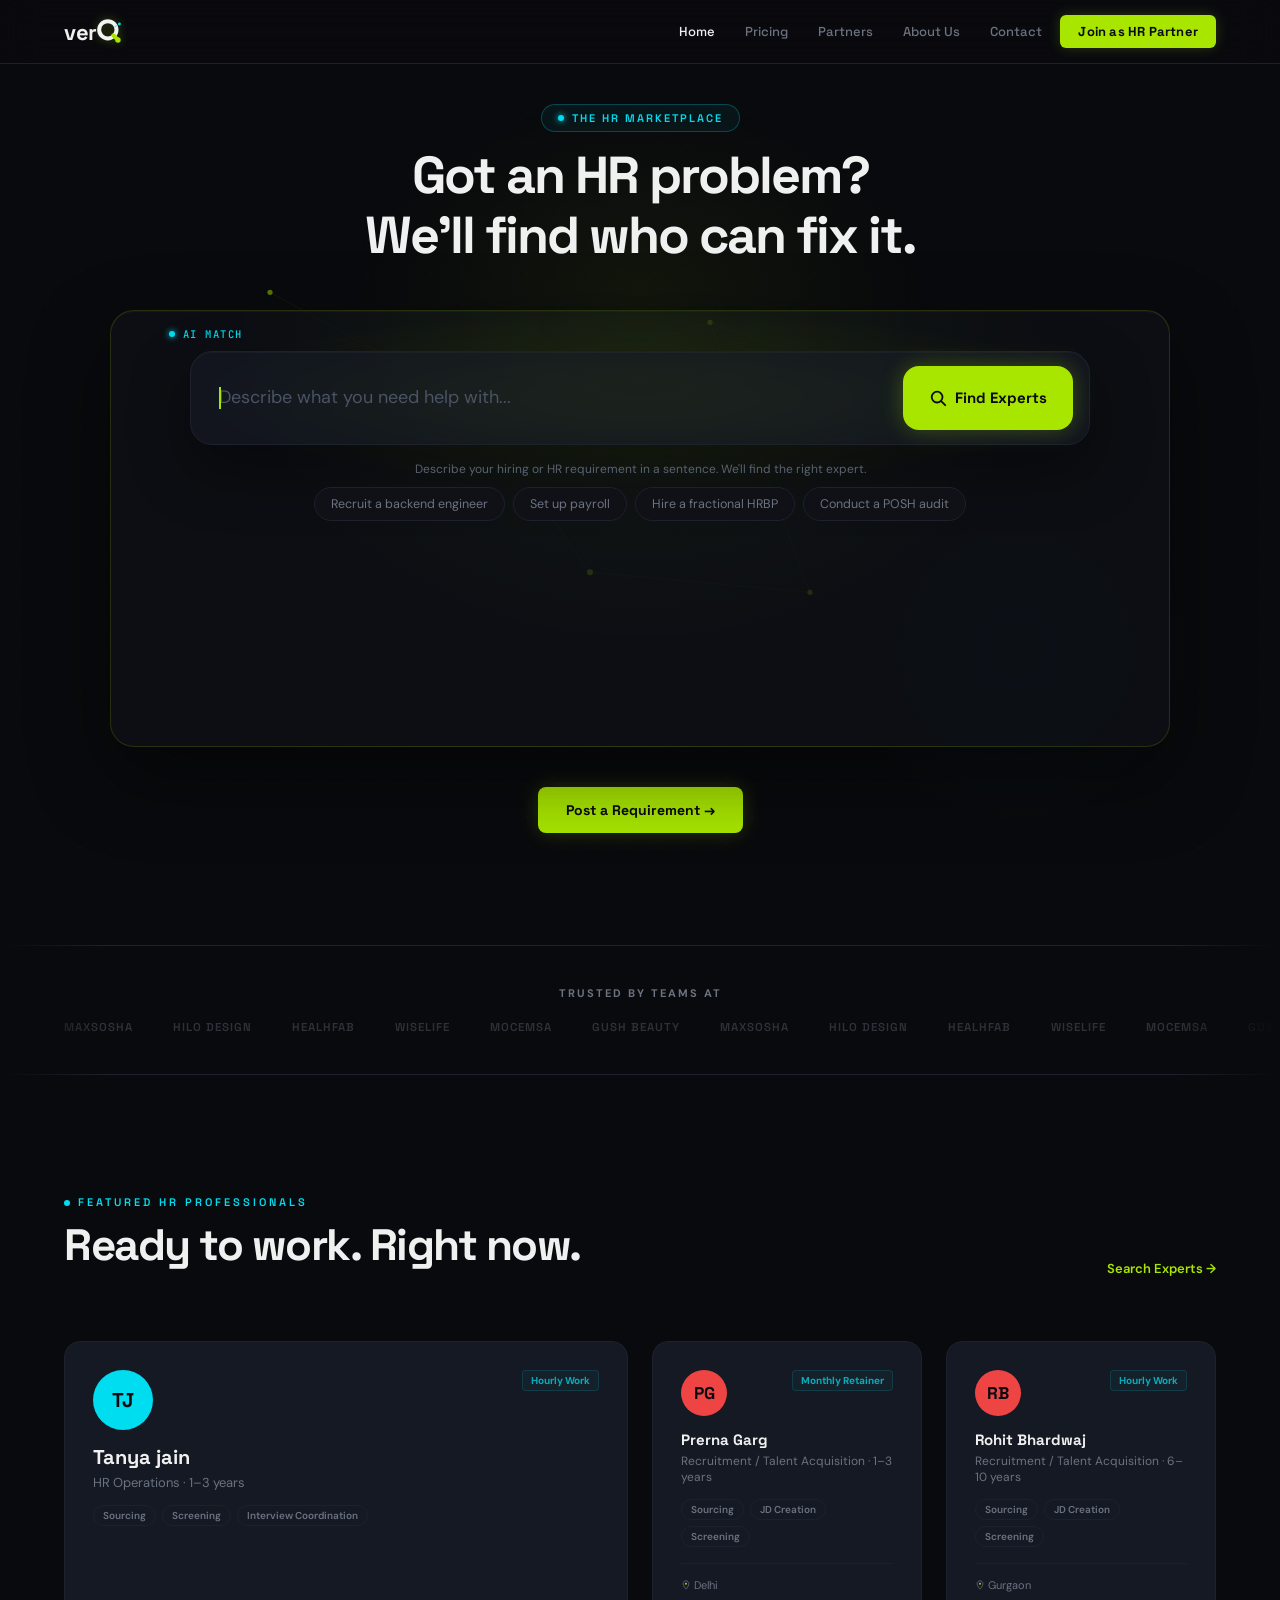
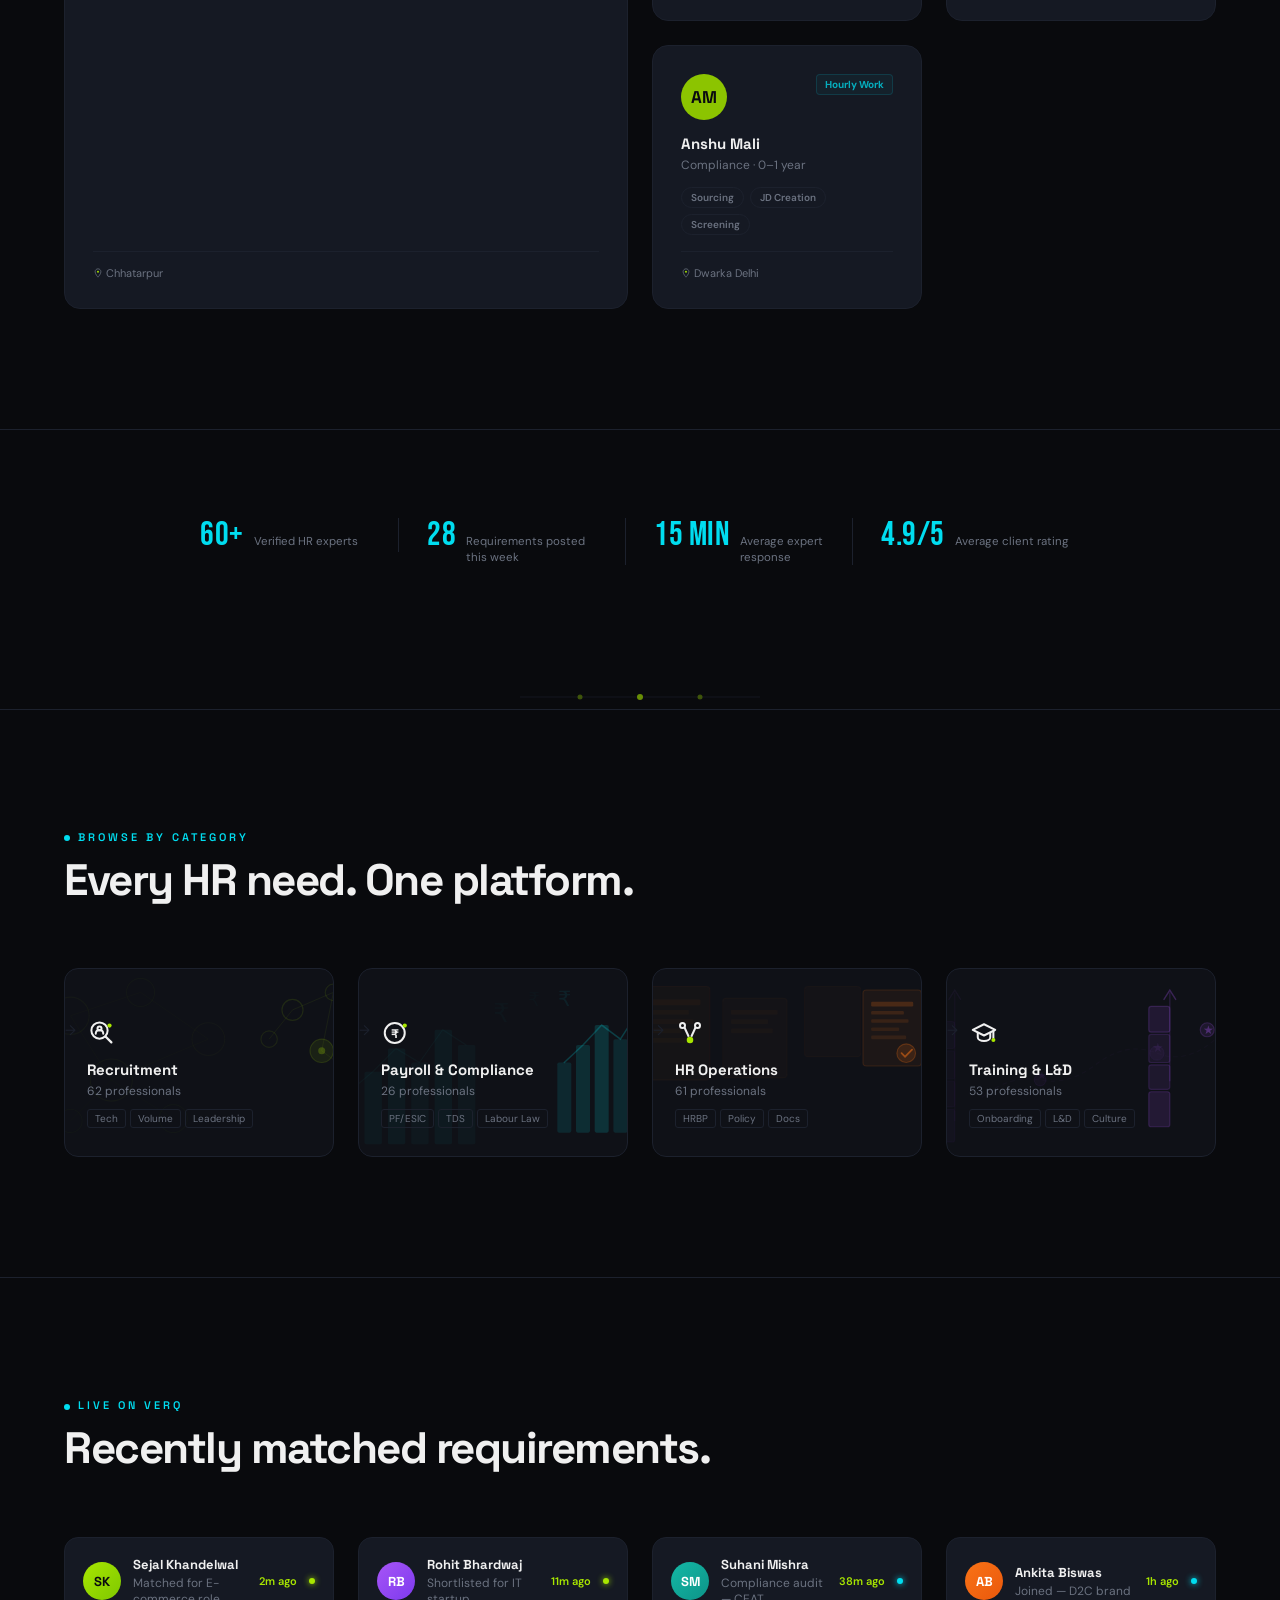
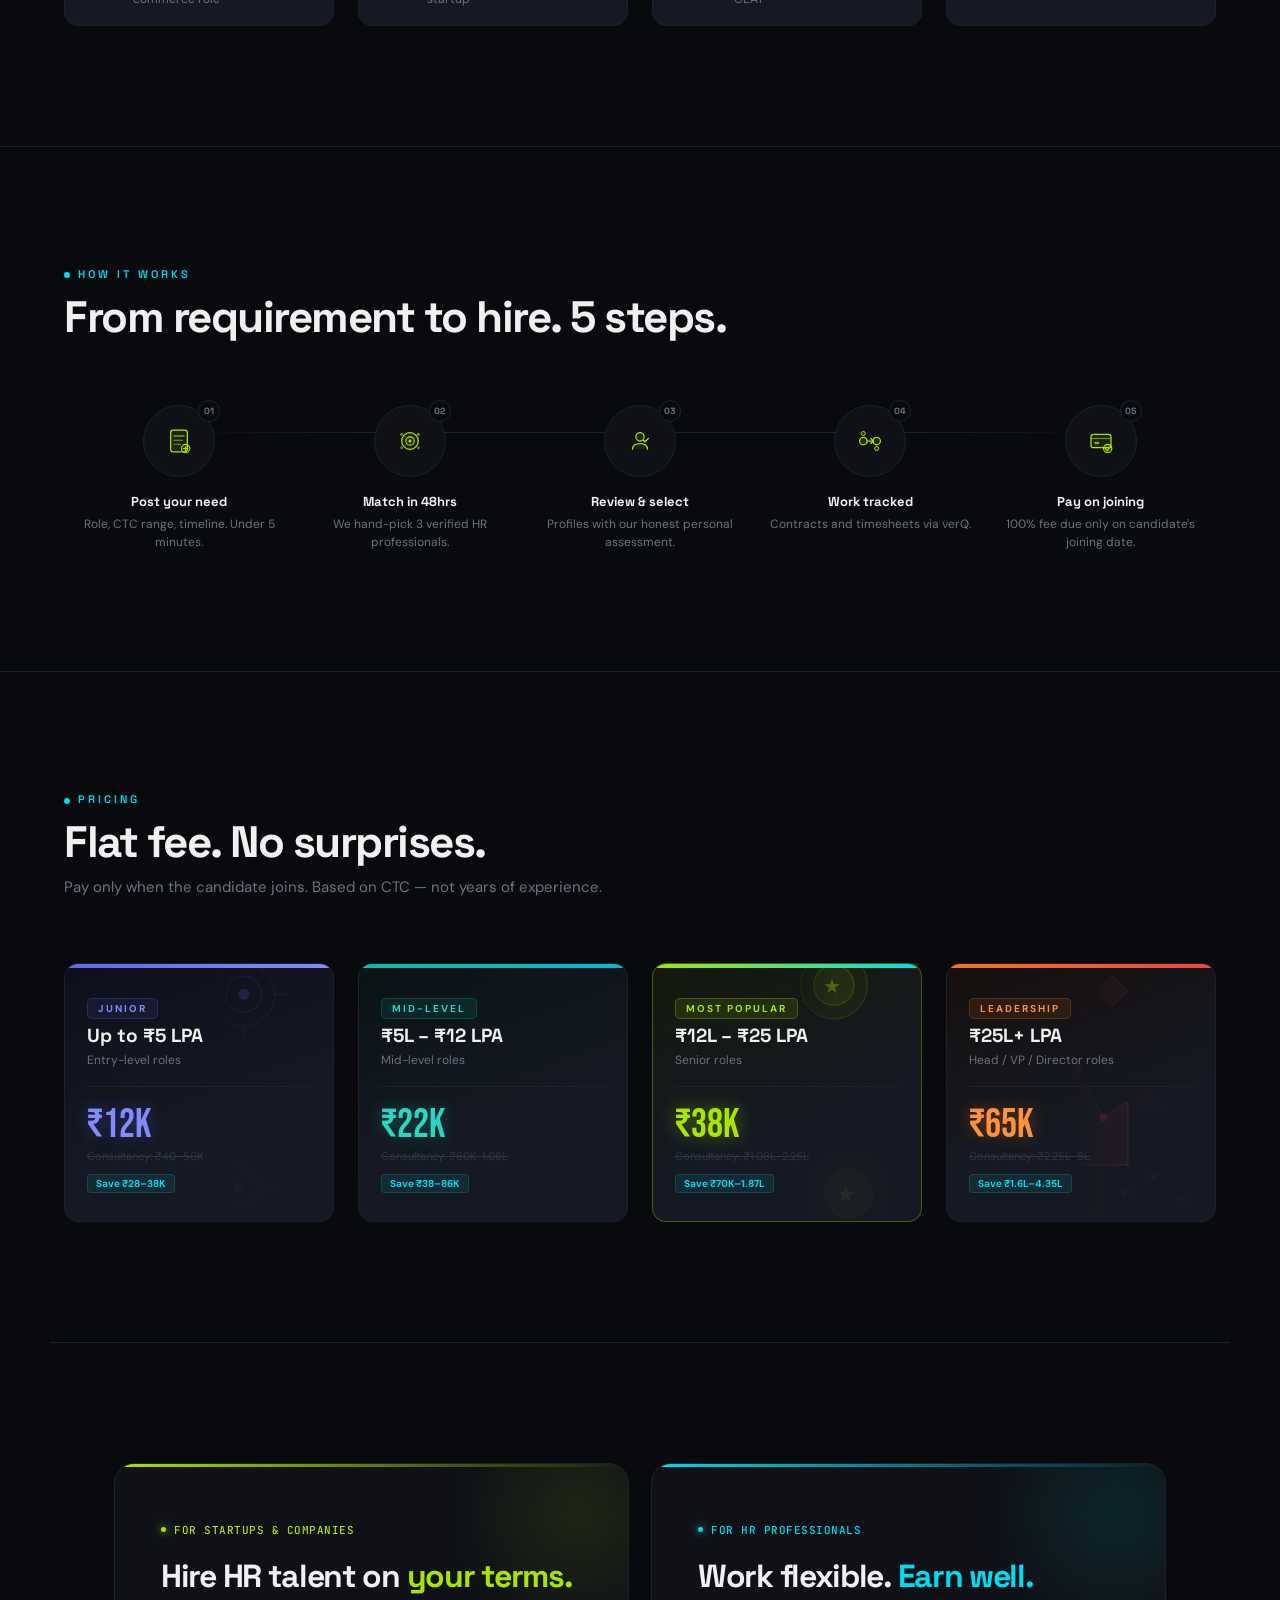
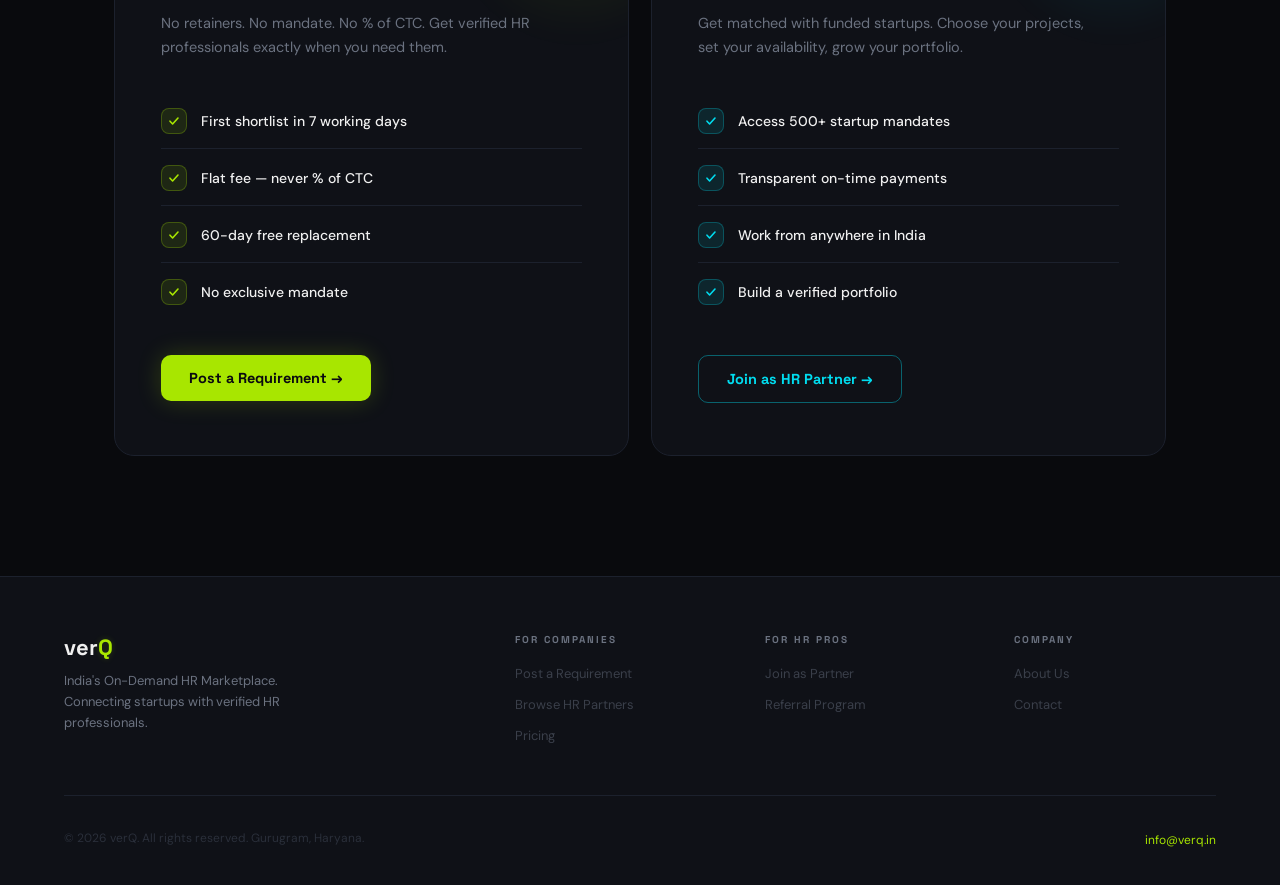
==== commit 96dec544: "Add files via upload" ====
--- a/index.html
+++ b/index.html
@@ -406,33 +406,12 @@
 .match-net .n6 { animation: netpulse 3.6s ease-in-out infinite 3s; }
 @keyframes netpulse { 0%,100%{opacity:0.35;r:2.2;} 50%{opacity:1;r:3.4;} }
 
-/* Two-column hero on desktop: copy (badge/title/CTA) sits beside the
-   console instead of stacked above it, so the total vertical space needed
-   is whichever COLUMN is taller — not both added together. On mobile,
-   .hero-inner/.hero-copy/.hero-visual use display:contents, meaning they
-   don't exist as boxes at all — their children (badge, title, actions,
-   console) just participate directly in .hero's existing stacked layout,
-   completely unchanged from before. */
-.hero-inner, .hero-copy, .hero-visual { display: contents; }
-
-@media (min-width: 1024px) {
-  .hero-inner {
-    display: flex; align-items: center; gap: 48px;
-    max-width: 1280px; width: 100%; margin: 0 auto;
-  }
-  .hero-copy {
-    display: block; flex: 0 0 380px; text-align: left;
-  }
-  .hero-visual { display: block; flex: 1; min-width: 0; }
-  .hero-copy .hero-badge { margin: 0 0 16px; }
-  .hero-copy .hero-title { margin: 0 0 28px; text-align: left; max-width: none; font-size: clamp(32px, 3vw, 46px); }
-  .hero-copy .hero-actions { justify-content: flex-start; margin: 0; }
-}
 
 .hero-badge { position: relative; display: inline-flex; align-items: center; gap: 8px; border: 1px solid rgba(0,221,240,0.25); background: rgba(0,221,240,0.05); color: var(--cyan); font-family: 'Space Grotesk', sans-serif; font-size: 11px; font-weight: 600; letter-spacing: 2px; text-transform: uppercase; padding: 6px 16px; border-radius: 100px; margin-bottom: 14px; animation: fadeUp 0.6s ease both; }
+.hero-badge .badge-slash { opacity: 0.4; font-weight: 400; }
 .badge-dot { width: 6px; height: 6px; border-radius: 50%; background: var(--cyan); box-shadow: 0 0 6px var(--cyan); animation: pulse 2s infinite; }
 
-.hero-title { font-family: 'Space Grotesk', sans-serif; font-size: clamp(36px, 5.4vw, 58px); font-weight: 700; letter-spacing: -2px; line-height: 1.08; max-width: 680px; margin: 0 auto 32px; animation: fadeUp 0.6s 0.1s ease both; }
+.hero-title { font-family: 'Space Grotesk', sans-serif; font-size: clamp(34px, 4.6vw, 52px); font-weight: 700; letter-spacing: -2px; line-height: 1.15; max-width: 780px; margin: 0 auto 32px; animation: fadeUp 0.6s 0.1s ease both; }
 .gradient-text { background: linear-gradient(135deg, var(--accent) 0%, var(--cyan) 100%); -webkit-background-clip: text; -webkit-text-fill-color: transparent; background-clip: text; }
 .dim { color: var(--muted); }
 
@@ -471,11 +450,42 @@
   border: 1.5px solid var(--border); border-radius: 22px; min-height: 88px; padding: 14px 16px 14px 28px;
   box-shadow: 0 24px 60px rgba(0,0,0,0.4), inset 0 1px 0 rgba(255,255,255,0.03); transition: border-color 0.3s ease, box-shadow 0.3s ease; }
 .search-bar.active, .search-bar:focus-within { border-color: rgba(168,230,0,0.5); box-shadow: 0 0 0 4px rgba(168,230,0,0.1), 0 24px 60px rgba(0,0,0,0.45); }
+
+/* Traveling light hover effect — a thin cyan comet sweeps around the border,
+   signaling "this is an intelligent surface" before the visitor has clicked.
+   Uses a conic-gradient masked down to just the ring (not the whole box),
+   animated via a registered custom property so the sweep interpolates
+   smoothly instead of snapping. Only shows on hover — the moment the box
+   becomes active/focused, this fades out in favor of the existing lime
+   glow, which stays the one true 'action' signal. Hovering never pauses
+   the demo; only clicking/typing (via stopAutoplay) does. */
+@property --sweep-angle {
+  syntax: '<angle>';
+  inherits: false;
+  initial-value: 0deg;
+}
+.match-console::before {
+  content: '';
+  position: absolute; inset: -1.5px; border-radius: inherit; padding: 1.5px;
+  background: conic-gradient(from var(--sweep-angle), transparent 0%, rgba(0,221,240,0.9) 5%, rgba(0,221,240,0.35) 11%, transparent 20%);
+  -webkit-mask: linear-gradient(#000 0 0) content-box, linear-gradient(#000 0 0);
+  -webkit-mask-composite: xor;
+  mask: linear-gradient(#000 0 0) content-box, linear-gradient(#000 0 0);
+  mask-composite: exclude;
+  filter: blur(0.6px);
+  opacity: 0; pointer-events: none; transition: opacity 0.35s ease;
+}
+.match-console:hover::before {
+  opacity: 1;
+  animation: sweepLight 1.8s linear infinite;
+}
+.match-console:has(.search-bar.active)::before, .match-console:focus-within::before { opacity: 0; }
+@keyframes sweepLight { to { --sweep-angle: 360deg; } }
 .search-text-wrap { flex: 1; min-width: 0; position: relative; display: flex; align-items: center; }
 .search-input { width: 100%; background: transparent; border: none; outline: none; resize: none; overflow: hidden;
   text-align: left; font-family: 'DM Sans', sans-serif; font-size: 18px; line-height: 1.55; color: #C8CCD3; padding: 0; display: block; }
 .search-input::placeholder { color: #4B5364; }
-.search-mirror { position: absolute; top: 0; left: 0; visibility: hidden; white-space: pre-wrap; word-wrap: break-word;
+.search-mirror { position: absolute; top: 0; left: 0; visibility: hidden; white-space: pre-wrap; word-wrap: break-word; text-align: left;
   font-family: 'DM Sans', sans-serif; font-size: 18px; line-height: 1.55; padding: 0; pointer-events: none; }
 .search-caret { position: absolute; width: 2px; height: 22px; background: var(--accent);
   animation: caretBlink 0.9s step-end infinite; pointer-events: none; }
@@ -498,38 +508,42 @@
 
 /* (cat-line removed from hero) */
 
-/* ── Searching → parsing → matching → results sequence ── */
-.status-zone { max-width: 680px; margin: 12px auto 0; min-height: 20px; position: relative; z-index: 1; }
-/* Reserves enough height for the tallest possible state (status lines +
-   3 parsed fields + found line + 3 result cards) — measured directly by
-   rendering the page, not guessed — so the page around it never needs to
-   grow/shrink or scroll as the demo plays out. */
-.demo-stage { min-height: 335px; }
-@media (max-width: 760px) { .demo-stage { min-height: 810px; } }
-.status-line { display: flex; align-items: center; justify-content: center; gap: 8px; font-family: 'JetBrains Mono', monospace;
-  font-size: 13px; color: var(--muted); opacity: 0; transition: opacity 0.3s ease; }
-.status-line.show { opacity: 1; }
-.spinner-dot { width: 6px; height: 6px; border-radius: 50%; background: var(--cyan); animation: sdot 1s ease-in-out infinite; }
-.spinner-dot:nth-child(2) { animation-delay: 0.15s; }
-.spinner-dot:nth-child(3) { animation-delay: 0.3s; }
-@keyframes sdot { 0%,100%{opacity:.25;} 50%{opacity:1;} }
-
-.parse-grid { max-width: 760px; margin: 10px auto 0; display: flex; justify-content: center; flex-wrap: wrap; gap: 8px 20px; }
-.parse-item { display: flex; align-items: center; gap: 8px; font-size: 12.5px; color: var(--muted);
-  opacity: 0; transform: translateY(4px); transition: opacity 0.3s ease, transform 0.3s ease; }
-.parse-item.show { opacity: 1; transform: translateY(0); }
-.parse-check { width: 15px; height: 15px; border-radius: 50%; background: rgba(0,221,240,0.12); border: 1px solid rgba(0,221,240,0.4);
+/* ── Progressive stages: input → processing → results. Only one stage is
+   visible at a time — each replaces the last, instead of everything
+   accumulating on screen together. .console-stage reserves the height of
+   the tallest single stage (results, with its 3 cards) so switching
+   between stages never resizes the console or moves the page. ── */
+.console-stage { position: relative; min-height: 275px; display: flex; flex-direction: column; justify-content: flex-start; }
+@media (max-width: 760px) { .console-stage { min-height: 720px; } }
+
+.stage-idle, .stage-processing, .stage-results {
+  opacity: 0; transform: translateY(6px); transition: opacity 0.3s ease, transform 0.3s ease;
+  pointer-events: none; position: absolute; top: 0; left: 0; right: 0;
+}
+.stage-idle.active, .stage-processing.active, .stage-results.active {
+  opacity: 1; transform: translateY(0); pointer-events: auto; position: relative;
+}
+
+.process-steps { max-width: 460px; margin: 40px auto 0; display: flex; flex-direction: column; gap: 14px; }
+.process-step { display: flex; align-items: center; gap: 10px; font-size: 13.5px; color: var(--muted);
+  opacity: 0; transform: translateY(6px); transition: opacity 0.3s ease, transform 0.3s ease; }
+.process-step.show { opacity: 1; transform: translateY(0); }
+.process-step b { color: var(--white); font-weight: 500; }
+.process-step-icon { width: 18px; height: 18px; border-radius: 50%; display: flex; align-items: center; justify-content: center; flex-shrink: 0; }
+.process-step-icon.pending { background: rgba(0,221,240,0.1); border: 1px solid rgba(0,221,240,0.3); }
+.process-step-icon.pending .spinner-dot-sm { width: 5px; height: 5px; border-radius: 50%; background: var(--cyan); animation: sdot 1s ease-in-out infinite; }
+.process-step-icon.done { background: rgba(0,221,240,0.14); border: 1px solid rgba(0,221,240,0.45); }
+.process-step-icon svg { width: 9px; height: 9px; }
+@keyframes sdot { 0%,100%{opacity:.3;} 50%{opacity:1;} }
+
+.match-complete-line { display: flex; align-items: center; justify-content: center; gap: 10px; margin-bottom: 26px;
+  opacity: 0; transform: translateY(4px); transition: opacity 0.35s ease, transform 0.35s ease; }
+.stage-results.active .match-complete-line { opacity: 1; transform: translateY(0); }
+.match-complete-title { font-family: 'JetBrains Mono', monospace; font-size: 10.5px; font-weight: 600; letter-spacing: 1px; text-transform: uppercase; color: var(--cyan); text-align: left; }
+.match-complete-sub { font-family: 'Space Grotesk', sans-serif; font-size: 15px; font-weight: 600; color: var(--white); text-align: left; }
+.found-check { width: 26px; height: 26px; border-radius: 50%; background: rgba(0,221,240,0.14); border: 1px solid rgba(0,221,240,0.45);
   display: flex; align-items: center; justify-content: center; flex-shrink: 0; }
-.parse-check svg { width: 8px; height: 8px; }
-.parse-item b { color: var(--white); font-weight: 600; }
-
-.found-line { display: flex; align-items: center; justify-content: center; gap: 8px; margin-top: 18px;
-  font-family: 'Space Grotesk', sans-serif; font-size: 15px; font-weight: 600; color: var(--accent);
-  opacity: 0; transform: translateY(4px); transition: opacity 0.35s ease, transform 0.35s ease; }
-.found-line.show { opacity: 1; transform: translateY(0); }
-.found-check { width: 20px; height: 20px; border-radius: 50%; background: rgba(168,230,0,0.14); border: 1px solid rgba(168,230,0,0.45);
-  display: flex; align-items: center; justify-content: center; flex-shrink: 0; }
-.found-check svg { width: 11px; height: 11px; }
+.found-check svg { width: 13px; height: 13px; }
 
 .results { max-width: 920px; margin: 26px auto 0; padding: 0 6px; display: grid; grid-template-columns: repeat(3,1fr); gap: 14px;
   position: relative; z-index: 1; }
@@ -539,12 +553,12 @@
 .rcard-top { display: flex; align-items: flex-start; justify-content: space-between; margin-bottom: 12px; }
 .rcard-avatar { width: 38px; height: 38px; border-radius: 50%; display: flex; align-items: center; justify-content: center;
   font-family: 'Space Grotesk', sans-serif; font-size: 13px; font-weight: 700; color: #0A0A0F; flex-shrink: 0; }
-.rcard-avail { font-size: 9.5px; font-weight: 700; letter-spacing: 0.5px; text-transform: uppercase; color: var(--accent);
-  background: rgba(168,230,0,0.1); border: 1px solid rgba(168,230,0,0.25); padding: 3px 8px; border-radius: 100px; white-space: nowrap; flex-shrink: 0; }
+.rcard-avail { font-size: 9.5px; font-weight: 700; letter-spacing: 0.5px; text-transform: uppercase; color: rgba(0,221,240,0.75);
+  background: rgba(0,221,240,0.04); border: 1px solid rgba(0,221,240,0.14); padding: 3px 8px; border-radius: 100px; white-space: nowrap; flex-shrink: 0; }
 .rcard-rating { font-size: 12px; color: #FFC94A; font-weight: 600; display: flex; align-items: center; gap: 3px; margin-bottom: 2px; }
 .rcard-name { font-family: 'Space Grotesk', sans-serif; font-size: 16px; font-weight: 700; margin-bottom: 1px; }
 .rcard-role { font-size: 12.5px; color: var(--cyan); }
-.rcard-trust { font-size: 12px; color: var(--white); font-weight: 600; margin: 10px 0; padding-top: 10px; border-top: 1px solid var(--border); }
+.rcard-trust { font-size: 12px; color: var(--white); font-weight: 400; margin: 10px 0; padding-top: 10px; border-top: 1px solid var(--border); }
 .rcard-tags { display: flex; flex-wrap: wrap; gap: 6px; }
 .rcard-tag { font-size: 10.5px; color: var(--muted); background: rgba(255,255,255,0.03); border: 1px solid var(--border);
   padding: 3px 9px; border-radius: 100px; }
@@ -587,7 +601,7 @@
    comes as close as possible to fitting in one view without scrolling,
    without touching the more generous spacing on taller screens. */
 @media (max-height: 800px) and (min-width: 761px) {
-  .hero { padding: 55px 5% 10px; }
+  .hero { padding: 78px 5% 10px; }
   .hero-badge { margin-bottom: 8px; }
   .hero-title { margin-bottom: 18px; font-size: clamp(30px, 4.2vw, 44px); }
   .match-console { margin-top: 4px; padding: 10px 5% 12px; }
@@ -607,11 +621,12 @@
 .profile-card:hover::before { transform: scaleX(1); }
 .p-top { display: flex; align-items: flex-start; justify-content: space-between; margin-bottom: 18px; }
 .p-avatar { width: 46px; height: 46px; border-radius: 50%; display: flex; align-items: center; justify-content: center; font-family: 'Space Grotesk', sans-serif; font-size: 17px; font-weight: 700; flex-shrink: 0; }
+.p-avatar-photo { object-fit: cover; background: var(--surface2); }
 .avatar { width: 46px; height: 46px; border-radius: 50%; display: flex; align-items: center; justify-content: center; font-family: 'Space Grotesk', sans-serif; font-size: 17px; font-weight: 700; flex-shrink: 0; }
 .p-top { display: flex; align-items: flex-start; justify-content: space-between; margin-bottom: 14px; }
 .ptag { font-size: 10px; font-weight: 600; padding: 2px 8px; border-radius: 4px; border: 1px solid var(--border); color: var(--muted); }
 .p-loc { font-size: 11px; color: var(--muted); }
-.avail-now { font-size: 10px; font-weight: 700; padding: 3px 8px; border-radius: 4px; background: rgba(0,221,240,0.1); color: var(--cyan); border: 1px solid rgba(0,221,240,0.22); }
+.avail-now { font-size: 10px; font-weight: 700; padding: 3px 8px; border-radius: 4px; background: rgba(0,221,240,0.04); color: rgba(0,221,240,0.75); border: 1px solid rgba(0,221,240,0.14); }
 .avail-soon { font-size: 10px; font-weight: 700; padding: 3px 8px; border-radius: 4px; background: rgba(0,221,240,0.08); color: var(--cyan); border: 1px solid rgba(0,221,240,0.2); }
 .p-name { font-family: 'Space Grotesk', sans-serif; font-size: 15px; font-weight: 700; color: var(--white); margin-bottom: 4px; }
 .p-role { font-size: 12px; color: var(--muted); margin-bottom: 14px; }
@@ -863,20 +878,11 @@
     <circle class="node n6" cx="720" cy="420" r="2.6"/>
   </svg>
 
-  <div class="hero-inner">
-  <div class="hero-copy">
   <div class="hero-badge"><div class="badge-dot"></div>The HR Marketplace</div>
-  <h1 class="hero-title">Find the right <span class="gradient-text">HR expert</span> in minutes.</h1>
-
-  <div class="hero-actions">
-    <a href="/post-requirement.html" class="btn-primary">Post a Requirement →</a>
-  </div>
-  </div>
-
-  <div class="hero-visual">
+  <h1 class="hero-title">Got an HR problem?<br>We'll find who can fix it.</h1>
+
   <div class="match-console">
     <div class="match-console-header"><span class="console-dot"></span>AI Match</div>
-
     <div class="search-shell">
       <div class="search-bar" id="searchBar">
         <div class="search-text-wrap" id="searchTextWrap">
@@ -891,29 +897,38 @@
       </div>
     </div>
 
-    <div class="helper-line">Describe your hiring or HR requirement in a sentence. We'll find the right expert.</div>
-    <div class="chip-row">
-      <button type="button" class="example-chip" data-query="Need a recruiter for a senior backend engineer with Node.js and AWS experience in Bangalore">Recruit a backend engineer</button>
-      <button type="button" class="example-chip" data-query="Need someone to set up payroll for 25 employees">Set up payroll</button>
-      <button type="button" class="example-chip" data-query="Looking for a fractional HRBP for a Series A startup">Hire a fractional HRBP</button>
-      <button type="button" class="example-chip" data-query="Need a POSH compliance audit for our office in Mumbai">Conduct a POSH audit</button>
-    </div>
-
-    <div class="demo-stage">
-      <div class="status-zone">
-        <div class="status-line" id="statusSearching"><span class="spinner-dot"></span><span class="spinner-dot"></span><span class="spinner-dot"></span>&nbsp;Searching...</div>
-        <div class="parse-grid" id="parseGrid"></div>
-        <div class="status-line" id="statusMatching"><span class="spinner-dot"></span><span class="spinner-dot"></span><span class="spinner-dot"></span>&nbsp;Matching experts...</div>
-        <div class="found-line" id="foundLine">
-          <div class="found-check"><svg viewBox="0 0 12 12" fill="none"><path d="M2 6.2L4.6 9L10 3" stroke="#A8E600" stroke-width="1.6" stroke-linecap="round" stroke-linejoin="round"/></svg></div>
-          <span id="foundText"></span>
+    <div class="console-stage" id="consoleStage">
+
+      <div class="stage-idle active" id="stageIdle">
+        <div class="helper-line">Describe your hiring or HR requirement in a sentence. We'll find the right expert.</div>
+        <div class="chip-row">
+          <button type="button" class="example-chip" data-query="Need a recruiter for a senior backend engineer with Node.js and AWS experience in Bangalore">Recruit a backend engineer</button>
+          <button type="button" class="example-chip" data-query="Need someone to set up payroll for 25 employees">Set up payroll</button>
+          <button type="button" class="example-chip" data-query="Looking for a fractional HRBP for a Series A startup">Hire a fractional HRBP</button>
+          <button type="button" class="example-chip" data-query="Need a POSH compliance audit for our office in Mumbai">Conduct a POSH audit</button>
         </div>
       </div>
 
-      <div class="results" id="resultsGrid"></div>
+      <div class="stage-processing" id="stageProcessing">
+        <div class="process-steps" id="processSteps"></div>
+      </div>
+
+      <div class="stage-results" id="stageResults">
+        <div class="match-complete-line" id="matchCompleteLine">
+          <div class="found-check"><svg viewBox="0 0 12 12" fill="none"><path d="M2 6.2L4.6 9L10 3" stroke="#00DDF0" stroke-width="1.6" stroke-linecap="round" stroke-linejoin="round"/></svg></div>
+          <div>
+            <div class="match-complete-title">AI Match Complete</div>
+            <div class="match-complete-sub" id="foundText"></div>
+          </div>
+        </div>
+        <div class="results" id="resultsGrid"></div>
+      </div>
+
     </div>
   </div>
-  </div>
+
+  <div class="hero-actions">
+    <a href="/post-requirement.html" class="btn-primary">Post a Requirement →</a>
   </div>
 
 </section>
@@ -997,7 +1012,7 @@
   <h2 class="section-title">Recently matched requirements.</h2>
   <div class="activity-feed">
     <div class="activity-card">
-      <div class="ac-avatar" style="background:linear-gradient(135deg,#BEFF00,#7EC800);color:#0A0A0F">SK</div>
+      <div class="ac-avatar" style="background:linear-gradient(135deg,#A8E600,#7EC800);color:#0A0A0F">SK</div>
       <div class="ac-info"><div class="ac-name">Sejal Khandelwal</div><div class="ac-detail">Matched for E-commerce role</div></div>
       <div class="ac-time">2m ago</div>
       <div class="ac-dot"></div>
@@ -1140,9 +1155,9 @@
       ],
       count: 24,
       experts: [
-        { name: "Priya Sharma", role: "Recruiter · Technical Hiring", rating: "4.9", trust: "Placed 40+ engineering hires", tags: ["D2C","Node.js"], avail: "Available Today", initials: "PS", color: "#6366F1" },
-        { name: "Karan Mehta", role: "Recruiter · Backend & Infra", rating: "4.8", trust: "94 startup hires", tags: ["AWS","Microservices"], avail: "Available Today", initials: "KM", color: "#00DDF0" },
-        { name: "Sonal Iyer", role: "Recruiter · D2C Hiring", rating: "4.9", trust: "Worked with 14 startups", tags: ["Backend Hiring"], avail: "This Week", initials: "SI", color: "#F97316" }
+        { name: "Priya Sharma", role: "Recruiter · Technical Hiring", rating: "4.9", trust: "Placed 40+ engineering hires", tags: ["D2C","Node.js"], avail: "Available Today", initials: "PS", color: "#6C8CFF" },
+        { name: "Karan Mehta", role: "Recruiter · Backend & Infra", rating: "4.8", trust: "94 startup hires", tags: ["AWS","Microservices"], avail: "Available Today", initials: "KM", color: "#00C4D6" },
+        { name: "Sonal Iyer", role: "Recruiter · D2C Hiring", rating: "4.9", trust: "Worked with 14 startups", tags: ["Backend Hiring"], avail: "This Week", initials: "SI", color: "#4A9B94" }
       ]
     },
     {
@@ -1155,9 +1170,9 @@
       ],
       count: 18,
       experts: [
-        { name: "Rahul Verma", role: "Payroll Expert", rating: "5.0", trust: "200+ payrolls processed", tags: ["PF / ESIC"], avail: "Available Today", initials: "RV", color: "#6366F1" },
-        { name: "Deepa Nair", role: "Payroll & Compliance", rating: "4.9", trust: "Worked with 30+ startups", tags: ["PF / ESIC Specialist"], avail: "Available Today", initials: "DN", color: "#00DDF0" },
-        { name: "Vikram Rao", role: "Payroll Specialist", rating: "4.7", trust: "60+ payrolls processed", tags: ["Startup Payroll"], avail: "This Week", initials: "VR", color: "#F97316" }
+        { name: "Rahul Verma", role: "Payroll Expert", rating: "5.0", trust: "200+ payrolls processed", tags: ["PF / ESIC"], avail: "Available Today", initials: "RV", color: "#6C8CFF" },
+        { name: "Deepa Nair", role: "Payroll & Compliance", rating: "4.9", trust: "Worked with 30+ startups", tags: ["PF / ESIC Specialist"], avail: "Available Today", initials: "DN", color: "#00C4D6" },
+        { name: "Vikram Rao", role: "Payroll Specialist", rating: "4.7", trust: "60+ payrolls processed", tags: ["Startup Payroll"], avail: "This Week", initials: "VR", color: "#4A9B94" }
       ]
     },
     {
@@ -1170,9 +1185,9 @@
       ],
       count: 12,
       experts: [
-        { name: "Anjali Kapoor", role: "HRBP", rating: "4.8", trust: "Worked with 9 startups", tags: ["Startup Specialist"], avail: "Available Today", initials: "AK", color: "#6366F1" },
-        { name: "Suhani Mishra", role: "HR Compliance · HRBP", rating: "4.9", trust: "40+ policy audits", tags: ["1–2 Yrs Exp"], avail: "This Week", initials: "SM", color: "#00DDF0" },
-        { name: "Ravi Prakash", role: "HR Generalist", rating: "4.7", trust: "Worked with 6 startups", tags: ["0–1 Yrs Exp"], avail: "Available Today", initials: "RP", color: "#F97316" }
+        { name: "Anjali Kapoor", role: "HRBP", rating: "4.8", trust: "Worked with 9 startups", tags: ["Startup Specialist"], avail: "Available Today", initials: "AK", color: "#6C8CFF" },
+        { name: "Suhani Mishra", role: "HR Compliance · HRBP", rating: "4.9", trust: "40+ policy audits", tags: ["1–2 Yrs Exp"], avail: "This Week", initials: "SM", color: "#00C4D6" },
+        { name: "Ravi Prakash", role: "HR Generalist", rating: "4.7", trust: "Worked with 6 startups", tags: ["0–1 Yrs Exp"], avail: "Available Today", initials: "RP", color: "#4A9B94" }
       ]
     },
     {
@@ -1185,9 +1200,9 @@
       ],
       count: 9,
       experts: [
-        { name: "Ritika Malhotra", role: "Compliance Consultant", rating: "4.9", trust: "50+ POSH audits", tags: ["Labour Law","Policy Drafting"], avail: "Available Today", initials: "RM", color: "#6366F1" },
-        { name: "Arjun Nair", role: "HR Compliance", rating: "4.7", trust: "Worked with 20+ companies", tags: ["Statutory Compliance"], avail: "This Week", initials: "AN", color: "#00DDF0" },
-        { name: "Meera Iyer", role: "Compliance & Audit", rating: "4.8", trust: "35+ policy audits", tags: ["POSH Certified"], avail: "Available Today", initials: "MI", color: "#F97316" }
+        { name: "Ritika Malhotra", role: "Compliance Consultant", rating: "4.9", trust: "50+ POSH audits", tags: ["Labour Law","Policy Drafting"], avail: "Available Today", initials: "RM", color: "#6C8CFF" },
+        { name: "Arjun Nair", role: "HR Compliance", rating: "4.7", trust: "Worked with 20+ companies", tags: ["Statutory Compliance"], avail: "This Week", initials: "AN", color: "#00C4D6" },
+        { name: "Meera Iyer", role: "Compliance & Audit", rating: "4.8", trust: "35+ policy audits", tags: ["POSH Certified"], avail: "Available Today", initials: "MI", color: "#4A9B94" }
       ]
     }
   ];
@@ -1198,10 +1213,10 @@
   const searchTextWrap = document.getElementById('searchTextWrap');
   const searchBar = document.getElementById('searchBar');
   const searchBtn = document.querySelector('.search-btn');
-  const statusSearching = document.getElementById('statusSearching');
-  const parseGrid = document.getElementById('parseGrid');
-  const statusMatching = document.getElementById('statusMatching');
-  const foundLine = document.getElementById('foundLine');
+  const stageIdle = document.getElementById('stageIdle');
+  const stageProcessing = document.getElementById('stageProcessing');
+  const stageResults = document.getElementById('stageResults');
+  const processSteps = document.getElementById('processSteps');
   const foundText = document.getElementById('foundText');
   const resultsGrid = document.getElementById('resultsGrid');
   if (!searchInput || !fakeCaret || !mirrorDiv || !searchTextWrap || !searchBar) return;
@@ -1247,11 +1262,15 @@
     return cycles[0];
   }
 
+  function showStage(stage){
+    stageIdle.classList.remove('active');
+    stageProcessing.classList.remove('active');
+    stageResults.classList.remove('active');
+    stage.classList.add('active');
+  }
+
   function resetResultsZone(){
-    statusSearching.classList.remove('show');
-    statusMatching.classList.remove('show');
-    foundLine.classList.remove('show');
-    parseGrid.innerHTML = '';
+    processSteps.innerHTML = '';
     resultsGrid.innerHTML = '';
   }
 
@@ -1262,34 +1281,42 @@
     resetResultsZone();
     searchBar.classList.add('active');
 
-    statusSearching.classList.add('show');
-    await sleep(2100);
+    // STAGE: PROCESSING — sequential steps, each replacing the sense that
+    // the previous one is still 'in progress'. Only the final step shows a
+    // pending spinner; everything before it is already confirmed done.
+    showStage(stageProcessing);
+
+    const steps = [
+      { text: 'Requirement understood', pending: false },
+      ...cycle.parse.map(p => ({ text: `${p.label}: <b>${p.value}</b>`, pending: false })),
+      { text: 'Finding best-fit experts…', pending: true },
+    ];
+
+    for (const step of steps){
+      if (myToken !== searchToken) return;
+      processSteps.innerHTML = ''; // replace, don't accumulate — only one step visible at a time
+      const el = document.createElement('div');
+      el.className = 'process-step';
+      const icon = step.pending
+        ? `<div class="process-step-icon pending"><span class="spinner-dot-sm"></span></div>`
+        : `<div class="process-step-icon done"><svg viewBox="0 0 8 8" fill="none"><path d="M1 4.2L3 6.2L7 2" stroke="#00DDF0" stroke-width="1.4" stroke-linecap="round" stroke-linejoin="round"/></svg></div>`;
+      el.innerHTML = `${icon}${step.text}`;
+      processSteps.appendChild(el);
+      requestAnimationFrame(() => el.classList.add('show'));
+      await sleep(step.pending ? 1400 : 900);
+      if (myToken !== searchToken) return;
+    }
+
+    // STAGE: RESULTS — the processing checklist is done its job (building
+    // confidence); only the outcome remains on screen now.
     if (myToken !== searchToken) return;
-    statusSearching.classList.remove('show');
-
-    cycle.parse.forEach(p => {
-      const el = document.createElement('div');
-      el.className = 'parse-item';
-      el.innerHTML = `<div class="parse-check"><svg viewBox="0 0 8 8" fill="none"><path d="M1 4.2L3 6.2L7 2" stroke="#00DDF0" stroke-width="1.4" stroke-linecap="round" stroke-linejoin="round"/></svg></div>${p.label}: <b>${p.value}</b>`;
-      parseGrid.appendChild(el);
-    });
-    const items = parseGrid.querySelectorAll('.parse-item');
-    for (const item of items){
-      if (myToken !== searchToken) return;
-      item.classList.add('show'); await sleep(140);
-    }
-    await sleep(1300);
-    if (myToken !== searchToken) return;
-
-    statusMatching.classList.add('show');
-    await sleep(1500);
-    if (myToken !== searchToken) return;
-    statusMatching.classList.remove('show');
-
-    foundText.textContent = `These are your ${cycle.experts.length} best-fit matches`;
-    foundLine.classList.add('show');
-    await sleep(400);
-    if (myToken !== searchToken) return;
+    foundText.textContent = `${cycle.experts.length} HR partners matched to your requirement`;
+    showStage(stageResults);
+
+    // The submitted requirement STAYS in the box — it's a persistent
+    // reference ("my requirement → AI match → these results"), not
+    // something that resets the instant results land. It only clears later
+    // when the whole cycle resets back to a genuinely empty idle state.
 
     cycle.experts.forEach(e => {
       const card = document.createElement('div');
@@ -1361,13 +1388,26 @@
     while (true){
       if (userTookOver) return;
       const cycle = cycles[idx % cycles.length];
+
+      // IDLE — a genuinely quiet, empty state held long enough that a new
+      // visitor reads this as a real, interactive search box rather than an
+      // animation that's just playing on the page.
+      showStage(stageIdle);
+      searchInput.value = '';
+      autoGrow();
+      searchBar.classList.remove('active');
+      fakeCaret.style.display = '';
+      positionFakeCaret();
+      await sleep(17000);
+      if (userTookOver) return;
+
       fakeCaret.style.display = '';
       searchBar.classList.add('active');
       const perChar = Math.max(20, Math.min(38, 1700 / cycle.query.length));
       const finishedTyping = await typeString(cycle.query, perChar);
       if (!finishedTyping || userTookOver) return;
       fakeCaret.style.display = 'none';
-      await sleep(700); // brief pause, like someone glancing over what they typed
+      await sleep(650); // brief pause, like someone glancing over what they typed
       if (userTookOver) return;
       if (searchBtn){
         searchBtn.classList.add('autoclick');
@@ -1376,22 +1416,9 @@
       }
       await sleep(180); // small gap between the 'click' and the response starting
       if (userTookOver) return;
-      await triggerSearch(cycle.query);
+      await triggerSearch(cycle.query); // moves through processing → results; query stays visible throughout
       if (userTookOver) return;
-      await sleep(2000); // hold the completed query + results together briefly
-      if (userTookOver) return;
-      // Clear just the search bar text here — NOT the results. The results
-      // from this cycle stay fully visible while the box quietly resets and
-      // sits clean until the next example starts typing. They only actually
-      // clear later, right as the next search visually begins (triggerSearch
-      // already does that itself, at its own start) — so the box never sits
-      // empty.
-      searchInput.value = '';
-      autoGrow();
-      fakeCaret.style.display = '';
-      positionFakeCaret();
-      await sleep(9000); // clean box + results stay visible together — next
-                          // example starts typing ~11s after results first appeared
+      await sleep(7500); // hold on the results — long enough to actually read them
       if (userTookOver) return;
       idx++;
     }
@@ -1436,7 +1463,7 @@
 
 // ── ROTATING ACTIVITY CARDS ──
 const activities = [
-  {initials:'SK', bg:'linear-gradient(135deg,#BEFF00,#7EC800)', color:'#0A0A0F', name:'Sejal Khandelwal', detail:'Matched for E-commerce role', time:'2m ago', live:true},
+  {initials:'SK', bg:'linear-gradient(135deg,#A8E600,#7EC800)', color:'#0A0A0F', name:'Sejal Khandelwal', detail:'Matched for E-commerce role', time:'2m ago', live:true},
   {initials:'RB', bg:'linear-gradient(135deg,#A855F7,#7C3AED)', color:'#fff', name:'Rohit Bhardwaj', detail:'Shortlisted for IT startup', time:'11m ago', live:true},
   {initials:'SM', bg:'linear-gradient(135deg,#14B8A6,#0D9488)', color:'#fff', name:'Suhani Mishra', detail:'Compliance audit — CEAT', time:'38m ago', live:false},
   {initials:'AB', bg:'linear-gradient(135deg,#F97316,#EA580C)', color:'#fff', name:'Ankita Biswas', detail:'Joined — D2C brand', time:'1h ago', live:false},
@@ -1506,10 +1533,13 @@
     const tags = (p.skills || []).map(s => `<span class="ptag">${s}</span>`).join('');
     const roleLine = [p.role, p.experience].filter(Boolean).join(' · ');
     const badge = p.availability || p.workType; // live data has 'availability'; static dataset has 'workType'
+    const avatar = p.photo
+      ? `<img class="p-avatar p-avatar-photo" src="${p.photo}" alt="${p.name}" loading="lazy"/>`
+      : `<div class="p-avatar" style="background:${p.color};color:#0A0A0F">${p.initials}</div>`;
     return `
       <div class="profile-card reveal visible">
         <div class="p-top">
-          <div class="p-avatar" style="background:${p.color};color:#0A0A0F">${p.initials}</div>
+          ${avatar}
           ${badge ? `<div class="avail-now">${badge}</div>` : ''}
         </div>
         <div class="p-name">${p.name}</div>
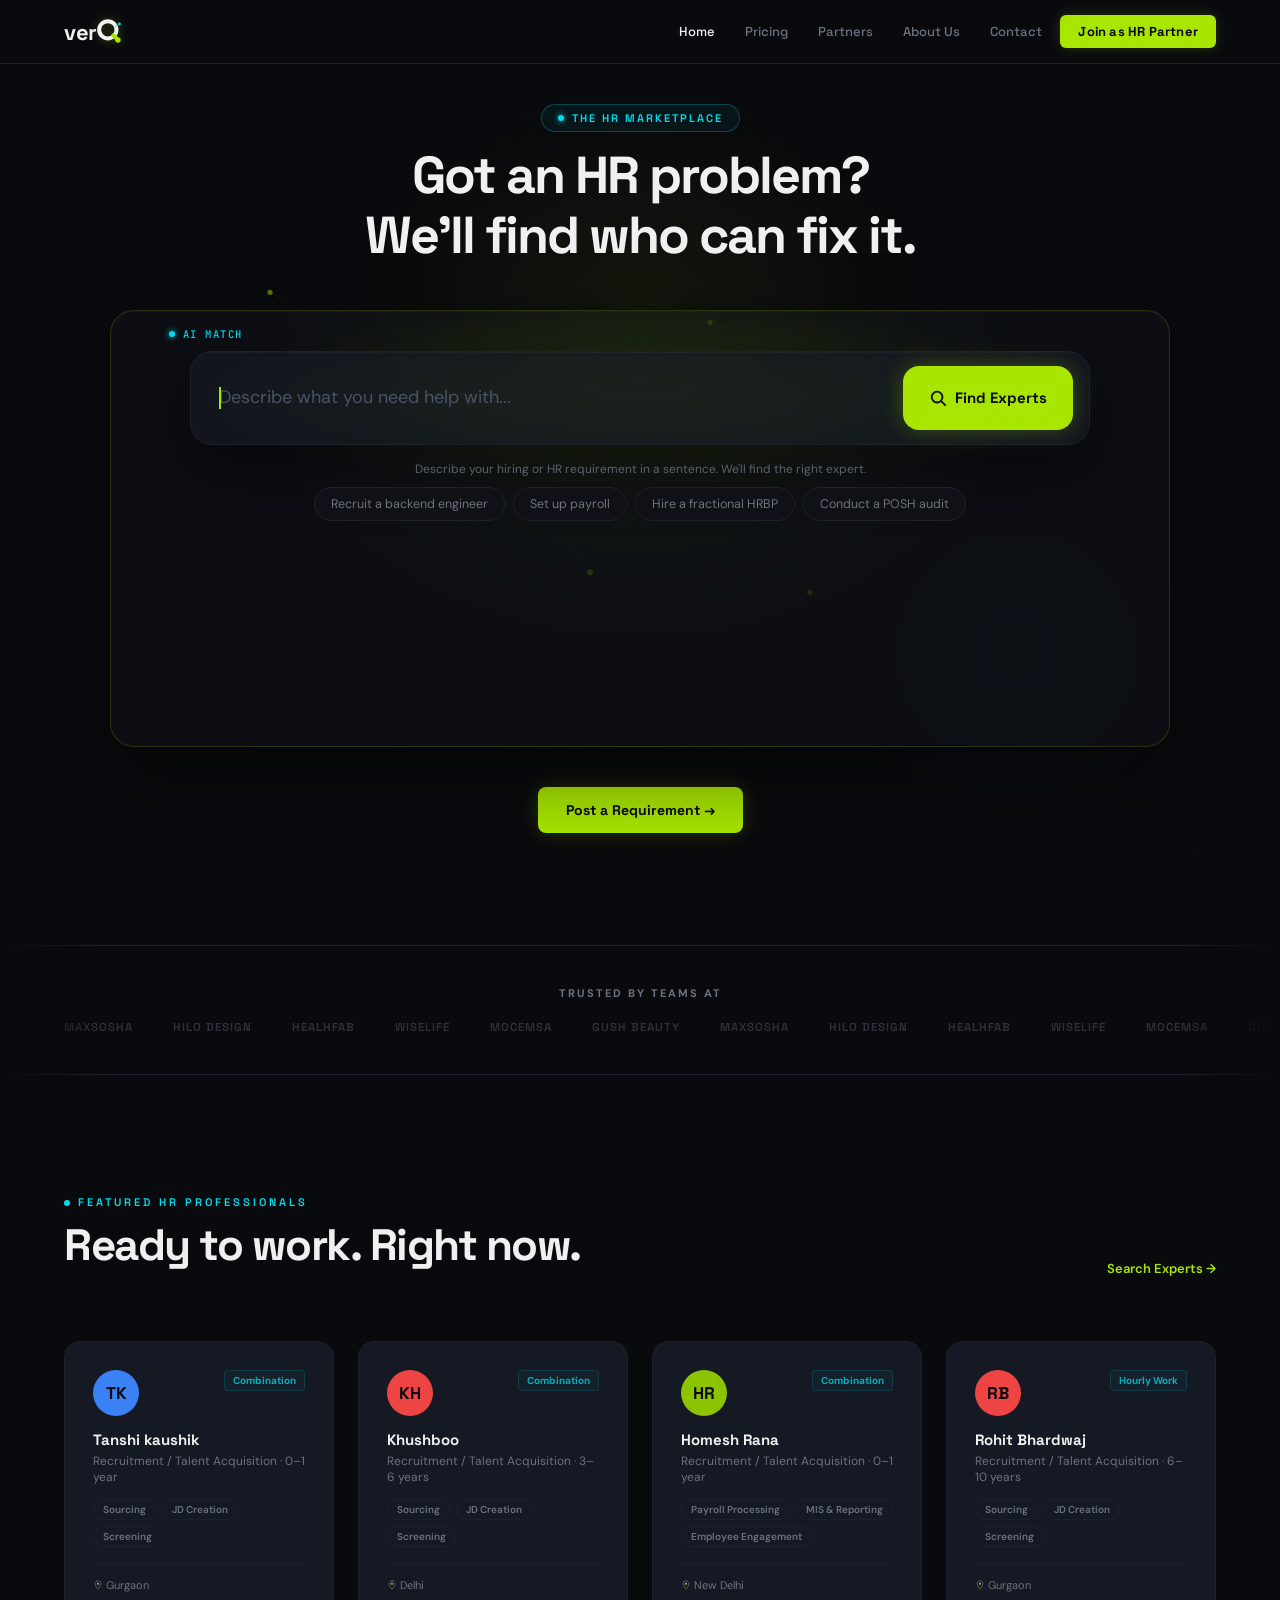
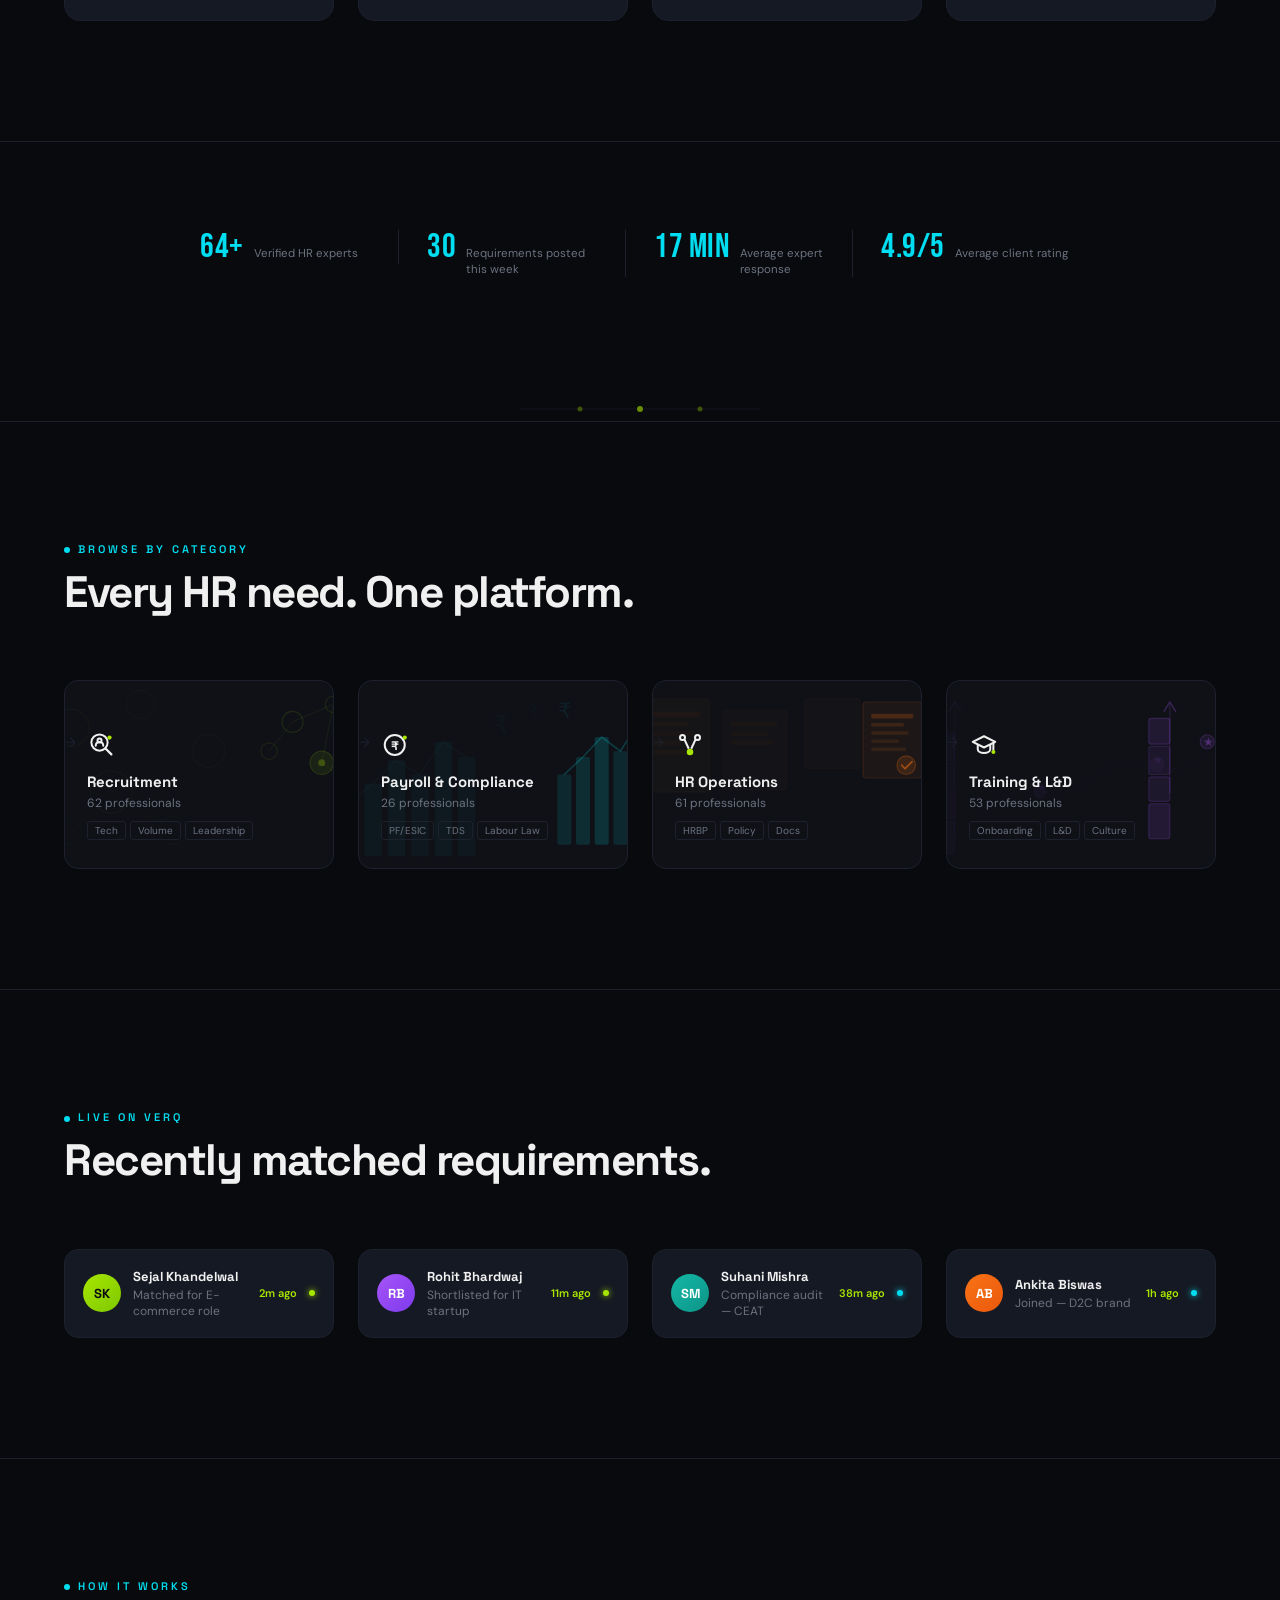
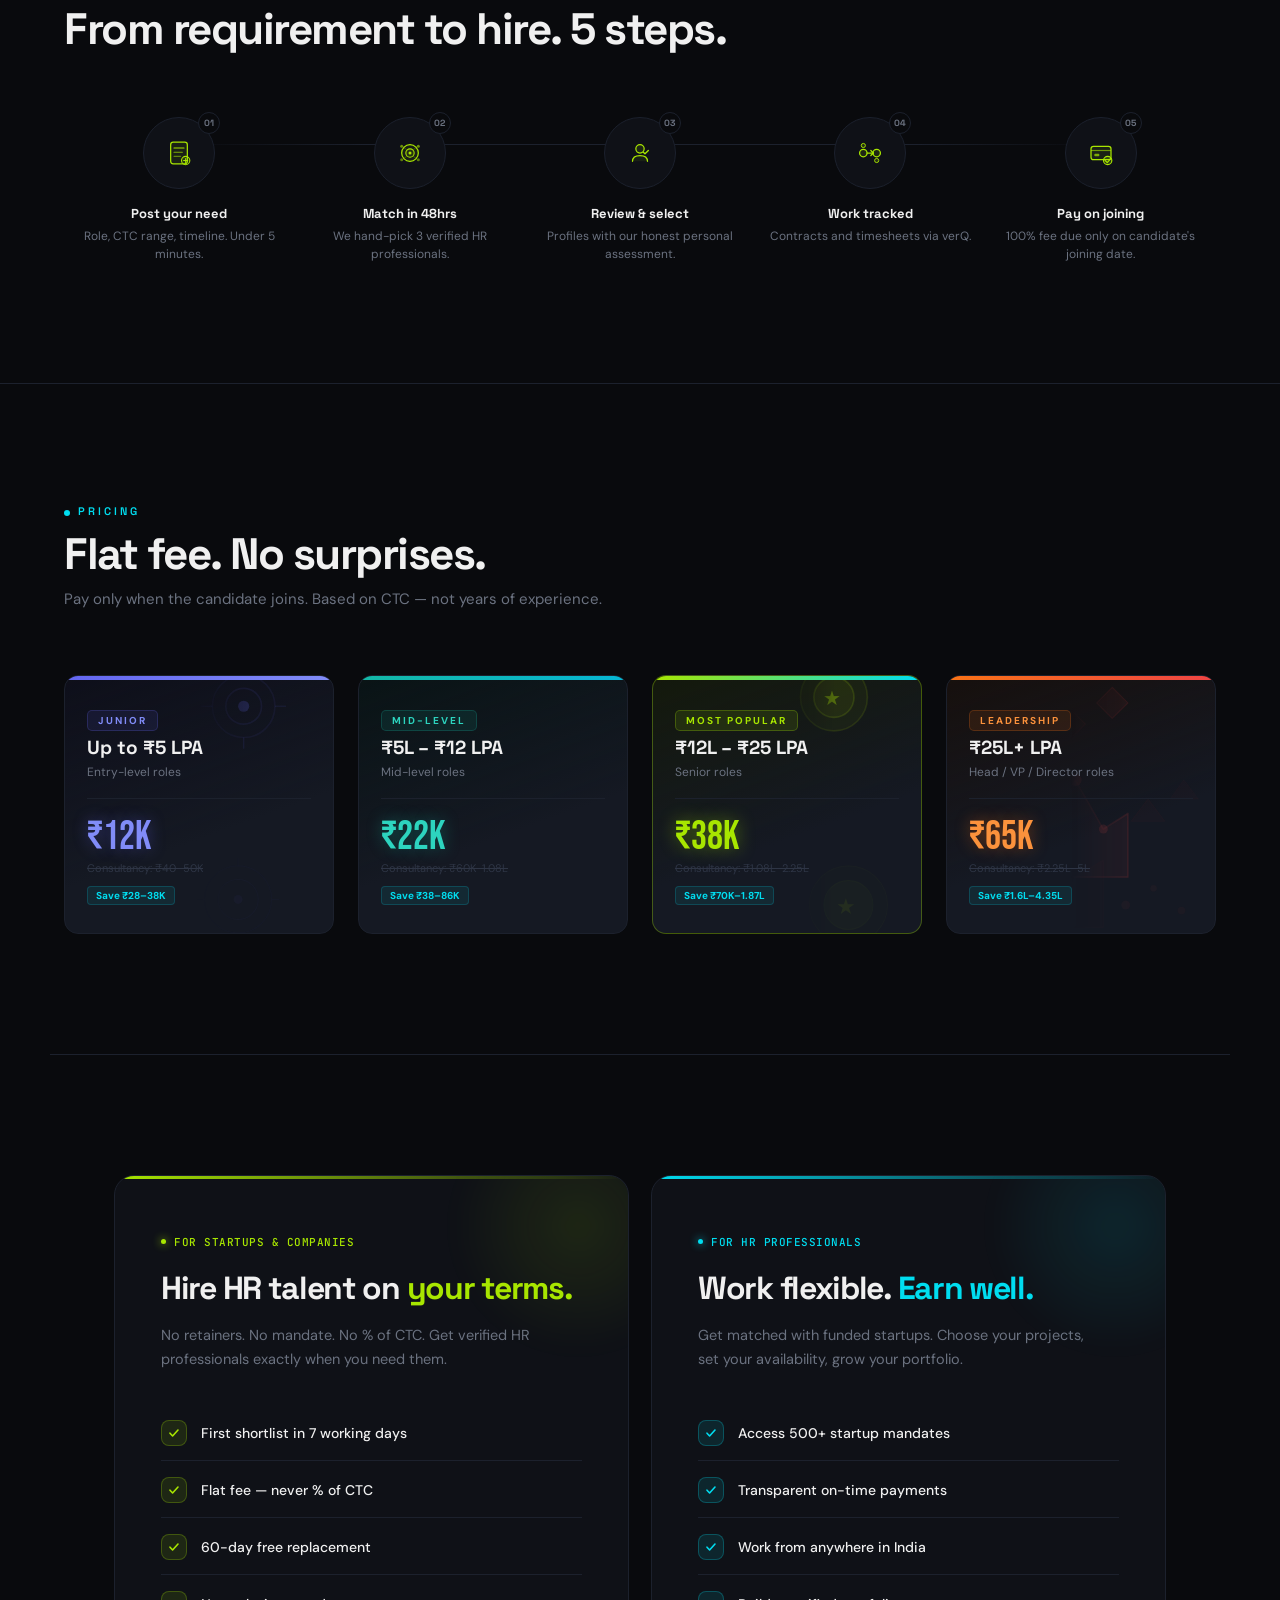
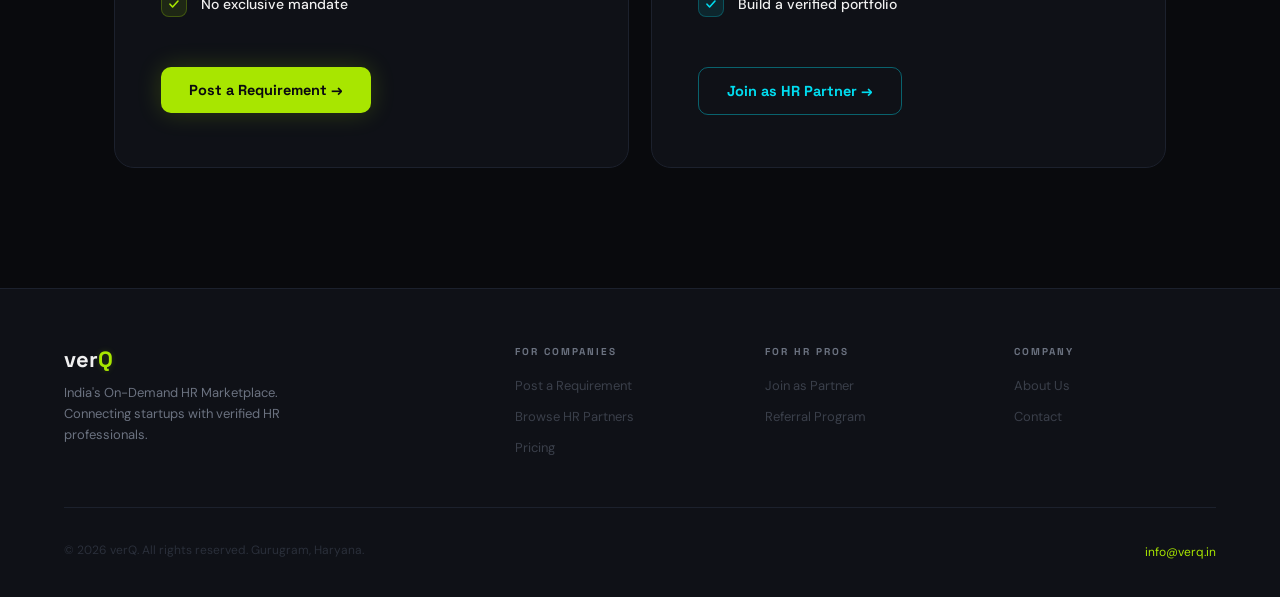
==== commit d74f3026: "Add files via upload" ====
--- a/index.html
+++ b/index.html
@@ -3,20 +3,21 @@
 <head> 
 <meta charset="UTF-8"/>
 <meta name="viewport" content="width=device-width, initial-scale=1.0"/>
-<meta name="description" content="verQ is India's on-demand HR marketplace — 68+ verified HR professionals, matched in 48 hours. Flat fee, not % of CTC. No mandate required."/>
+<meta name="description" content="verQ is India's on-demand HR marketplace — verified HR professionals, matched in 48 hours. Flat fee, not % of CTC. No mandate required."/>
 <title>verQ | The HR Marketplace</title>
 <meta property="og:type" content="website"/>
+<link rel="canonical" href="https://www.verq.in/"/>
 <meta property="og:url" content="https://www.verq.in/"/>
 <meta property="og:site_name" content="verQ"/>
 <meta property="og:title" content="verQ | The HR Marketplace"/>
-<meta property="og:description" content="verQ is India's on-demand HR marketplace — 68+ verified HR professionals, matched in 48 hours. Flat fee, not % of CTC. No mandate required."/>
-<meta property="og:image" content="https://www.verq.in/og-image.png"/>
+<meta property="og:description" content="verQ is India's on-demand HR marketplace — verified HR professionals, matched in 48 hours. Flat fee, not % of CTC. No mandate required."/>
+<meta property="og:image" content="https://www.verq.in/og-image.png?v=2"/>
 <meta property="og:image:width" content="1200"/>
 <meta property="og:image:height" content="630"/>
 <meta name="twitter:card" content="summary_large_image"/>
 <meta name="twitter:title" content="verQ | The HR Marketplace"/>
-<meta name="twitter:description" content="verQ is India's on-demand HR marketplace — 68+ verified HR professionals, matched in 48 hours. Flat fee, not % of CTC. No mandate required."/>
-<meta name="twitter:image" content="https://www.verq.in/og-image.png"/>
+<meta name="twitter:description" content="verQ is India's on-demand HR marketplace — verified HR professionals, matched in 48 hours. Flat fee, not % of CTC. No mandate required."/>
+<meta name="twitter:image" content="https://www.verq.in/og-image.png?v=2"/>
 <link rel="icon" type="image/png" href="/favicon.png?v=3">
 <link href="https://fonts.googleapis.com/css2?family=Space+Grotesk:wght@300;400;500;600;700&family=DM+Sans:wght@300;400;500&family=Bebas+Neue&family=JetBrains+Mono:wght@400;500&display=swap" rel="stylesheet"/>
 <style>
@@ -593,10 +594,6 @@
 .view-all { font-size: 13px; font-weight: 600; color: var(--accent); text-decoration: none; }
 .view-all:hover { opacity: 0.75; }
 .profiles-grid { display: grid; grid-template-columns: repeat(4, 1fr); grid-auto-rows: minmax(190px, auto); gap: var(--sp-card); }
-.profile-card:first-child { grid-column: span 2; grid-row: span 2; }
-.profile-card:first-child .p-avatar { width: 60px; height: 60px; font-size: 20px; }
-.profile-card:first-child .p-name { font-size: 20px; }
-.profile-card:first-child .p-role { font-size: 13px; }
 /* Shorter laptop screens (e.g. 1366x768) — tighten further so the console
    comes as close as possible to fitting in one view without scrolling,
    without touching the more generous spacing on taller screens. */
@@ -609,7 +606,7 @@
   .search-bar { min-height: 76px; }
 }
 
-@media (max-width: 1024px) { .profile-card:first-child { grid-row: span 1; } }
+@media (max-width: 1024px) { }
 .partners-empty { grid-column: 1 / -1; text-align: center; padding: 56px 24px; border: 1px dashed var(--border); border-radius: 14px; }
 .partners-empty-icon { font-size: 28px; margin-bottom: 12px; }
 .partners-empty-title { font-family: 'Space Grotesk', sans-serif; font-size: 17px; font-weight: 700; margin-bottom: 6px; }
@@ -738,7 +735,7 @@
 /* RESPONSIVE */
 @media (max-width: 1024px) { .profiles-grid { grid-template-columns: repeat(2, 1fr); } .cats-grid { grid-template-columns: repeat(2, 1fr); } .pricing-grid { grid-template-columns: repeat(2, 1fr); } .steps-grid { grid-template-columns: repeat(2, 1fr); gap: 28px; } .steps-grid::before { display: none; } }
 @media (max-width: 768px) { .split-section { grid-template-columns: 1fr; } }
-@media (max-width: 520px) { .profiles-grid { grid-template-columns: 1fr; } .profile-card:first-child { grid-column: span 1; } .cats-grid { grid-template-columns: 1fr; } .pricing-grid { grid-template-columns: 1fr; } .steps-grid { grid-template-columns: 1fr; } .split-lime, .split-dark-card { padding: 32px 24px; } }
+@media (max-width: 520px) { .profiles-grid { grid-template-columns: 1fr; } .cats-grid { grid-template-columns: 1fr; } .pricing-grid { grid-template-columns: 1fr; } .steps-grid { grid-template-columns: 1fr; } .split-lime, .split-dark-card { padding: 32px 24px; } }
 
 /* CANVAS BACKGROUND */
 
@@ -1448,18 +1445,53 @@
 const statsObs = new IntersectionObserver(entries => {
   entries.forEach(e => {
     if (e.isIntersecting) {
-      const counters = [
-        {el: document.querySelector('.stat-item:nth-child(1) .stat-num'), val: 68, suffix: '+'},
+      const expertsCounterEl = document.querySelector('.stat-item:nth-child(1) .stat-num');
+      const otherCounters = [
         {el: document.querySelector('.stat-item:nth-child(2) .stat-num'), val: 32, suffix: ''},
         {el: document.querySelector('.stat-item:nth-child(3) .stat-num'), val: 18, suffix: ' min'},
       ];
-      counters.forEach(c => { if (c.el) animateCounter(c.el, c.val, c.suffix); });
+      otherCounters.forEach(c => { if (c.el) animateCounter(c.el, c.val, c.suffix); });
+
+      // Verified-experts count is real, merged live+static data — not a
+      // hardcoded number — so it can never silently drift out of sync with
+      // what the Partners page actually shows.
+      if (expertsCounterEl) {
+        if (window.VerqPartnersShared) {
+          window.VerqPartnersShared.loadAllPartners()
+            .then(all => animateCounter(expertsCounterEl, all.length, '+'))
+            .catch(() => animateCounter(expertsCounterEl, (window.VERQ_PARTNERS || []).length, '+'));
+        } else {
+          animateCounter(expertsCounterEl, (window.VERQ_PARTNERS || []).length, '+');
+        }
+      }
       statsObs.disconnect();
     }
   });
 }, { threshold: 0.5 });
 const statsBar = document.querySelector('.stats-bar');
 if (statsBar) statsObs.observe(statsBar);
+
+// Category card counts (Recruitment, Payroll & Compliance, HR Operations,
+// Training & L&D) are also real, computed from the same merged live+static
+// data — not hardcoded — so they can't silently drift out of sync with the
+// Partners page either, as new consented partners join over time.
+if (window.VerqPartnersShared) {
+  window.VerqPartnersShared.loadAllPartners().then(all => {
+    function countFor(...targetCats) {
+      return all.filter(p => (p.categories || []).some(c => targetCats.includes(c))).length;
+    }
+    const catCounts = {
+      '.cc1 .cat-count': countFor('Recruitment') + ' professionals',
+      '.cc2 .cat-count': countFor('Payroll', 'Compliance') + ' professionals',
+      '.cc3 .cat-count': countFor('HRBP') + ' professionals',
+      '.cc4 .cat-count': countFor('Training') + ' professionals',
+    };
+    Object.keys(catCounts).forEach(sel => {
+      const el = document.querySelector(sel);
+      if (el) el.textContent = catCounts[sel];
+    });
+  }).catch(() => { /* leave the existing static counts in place if this fails */ });
+}
 
 // ── ROTATING ACTIVITY CARDS ──
 const activities = [
@@ -1472,6 +1504,7 @@
 ];
 
 let activityIndex = 0;
+let slotIndex = 0;
 setInterval(() => {
   const feed = document.querySelector('.activity-feed');
   if (!feed) return;
@@ -1479,19 +1512,22 @@
   if (cards.length === 0) return;
   activityIndex = (activityIndex + 1) % activities.length;
   const a = activities[activityIndex];
-  const oldCard = cards[0];
-  const newCard = document.createElement('div');
-  newCard.className = 'activity-card';
-  newCard.style.opacity = '0';
-  newCard.style.transform = 'translateY(-10px)';
-  newCard.innerHTML = `
-    <div class="ac-avatar" style="background:${a.bg};color:${a.color}">${a.initials}</div>
-    <div class="ac-info"><div class="ac-name">${a.name}</div><div class="ac-detail">${a.detail}</div></div>
-    <div class="ac-time">${a.time}</div>
-    <div class="ac-dot" style="${a.live ? '' : 'background:var(--cyan);box-shadow:0 0 6px var(--cyan)'}"></div>`;
-  feed.insertBefore(newCard, feed.firstChild);
-  setTimeout(() => { newCard.style.transition = 'all 0.4s ease'; newCard.style.opacity = '1'; newCard.style.transform = 'translateY(0)'; }, 50);
-  setTimeout(() => { oldCard.style.transition = 'all 0.4s ease'; oldCard.style.opacity = '0'; oldCard.style.transform = 'translateY(10px)'; setTimeout(() => oldCard.remove(), 400); }, 200);
+  // Update one existing card's content in place, rather than inserting a
+  // new node and removing an old one — the feed always has exactly this
+  // many cards, never briefly more, so the grid around it never reflows
+  // and the rest of the page never shifts.
+  const card = cards[slotIndex % cards.length];
+  slotIndex++;
+  card.style.transition = 'opacity 0.3s ease';
+  card.style.opacity = '0';
+  setTimeout(() => {
+    card.innerHTML = `
+      <div class="ac-avatar" style="background:${a.bg};color:${a.color}">${a.initials}</div>
+      <div class="ac-info"><div class="ac-name">${a.name}</div><div class="ac-detail">${a.detail}</div></div>
+      <div class="ac-time">${a.time}</div>
+      <div class="ac-dot" style="${a.live ? '' : 'background:var(--cyan);box-shadow:0 0 6px var(--cyan)'}"></div>`;
+    card.style.opacity = '1';
+  }, 300);
 }, 3000);
 
 // ── SCROLL REVEAL ──
@@ -1517,6 +1553,7 @@
 </script>
 
 <script src="js/partners-data.js"></script>
+<script src="js/partners-shared.js"></script>
 <script>
 // ── REAL HR PARTNERS ──
 // Tries live, consented Netlify Forms submissions first. If that returns
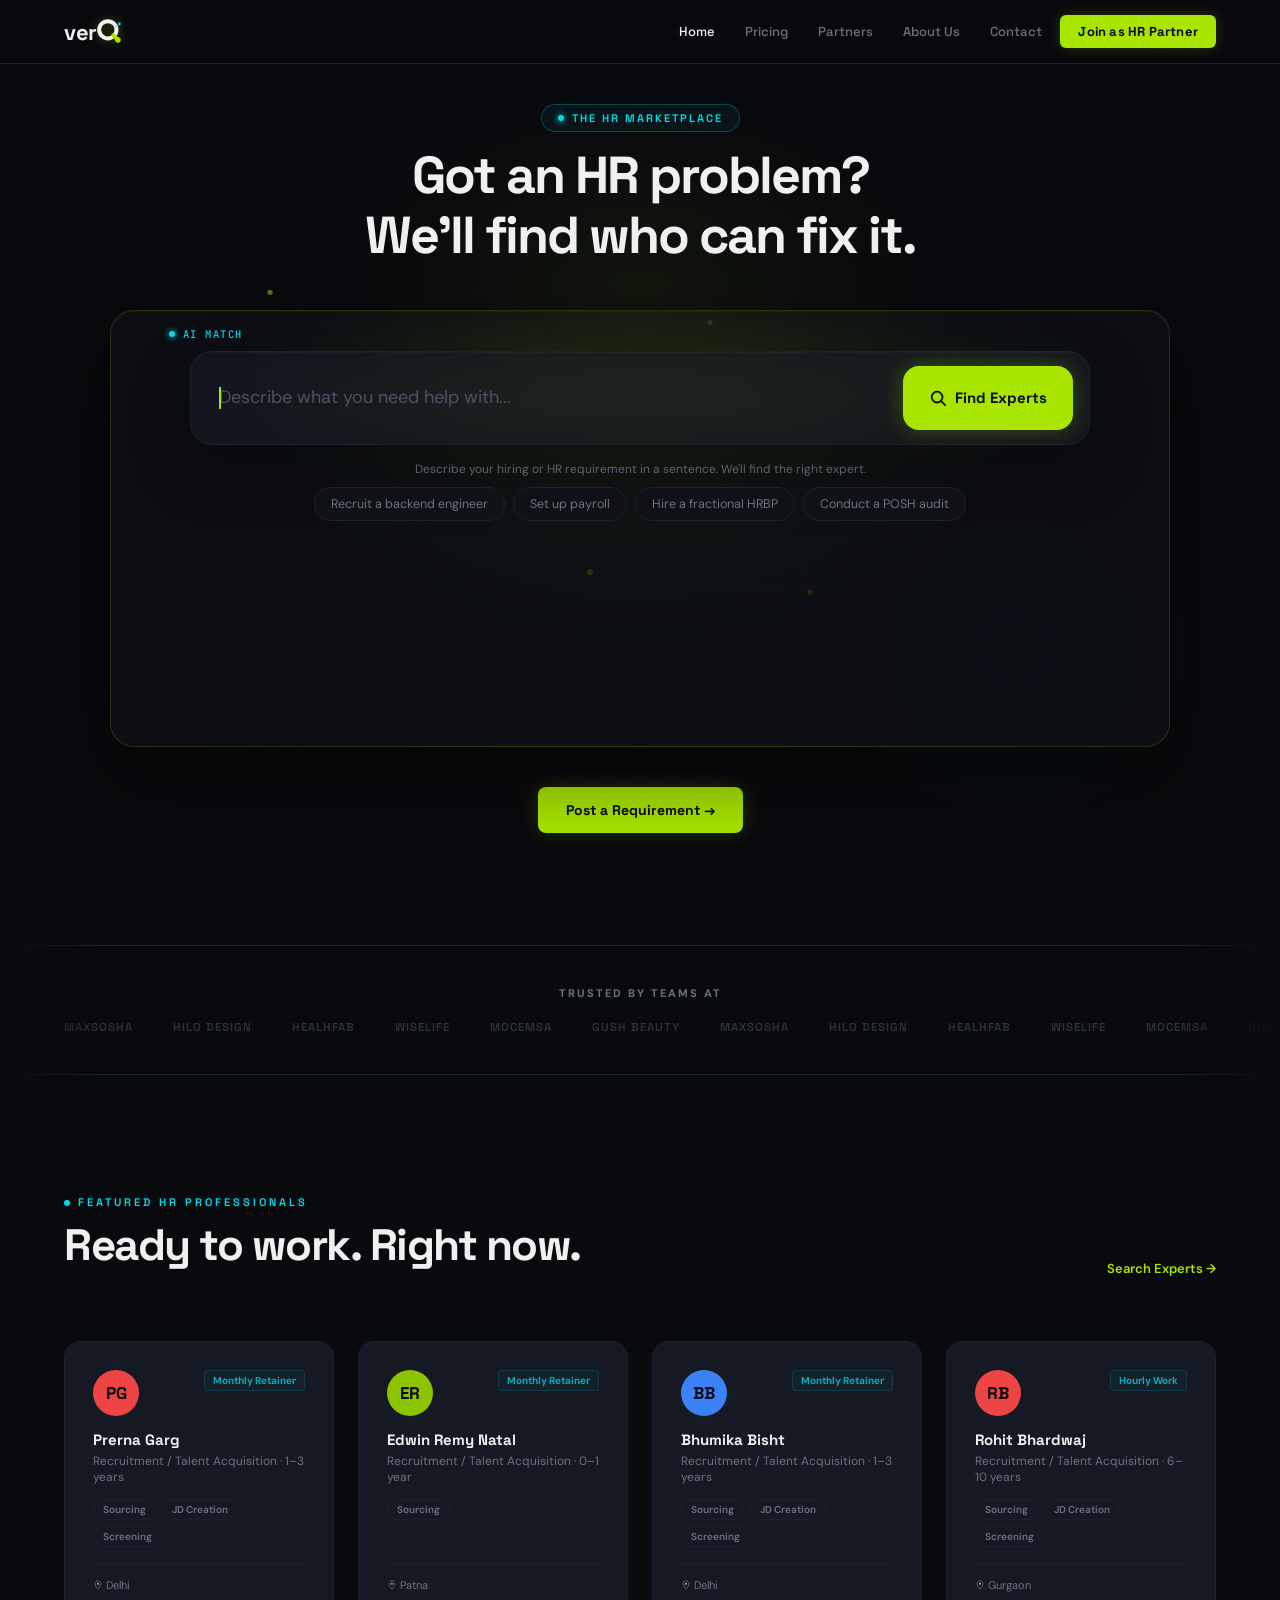
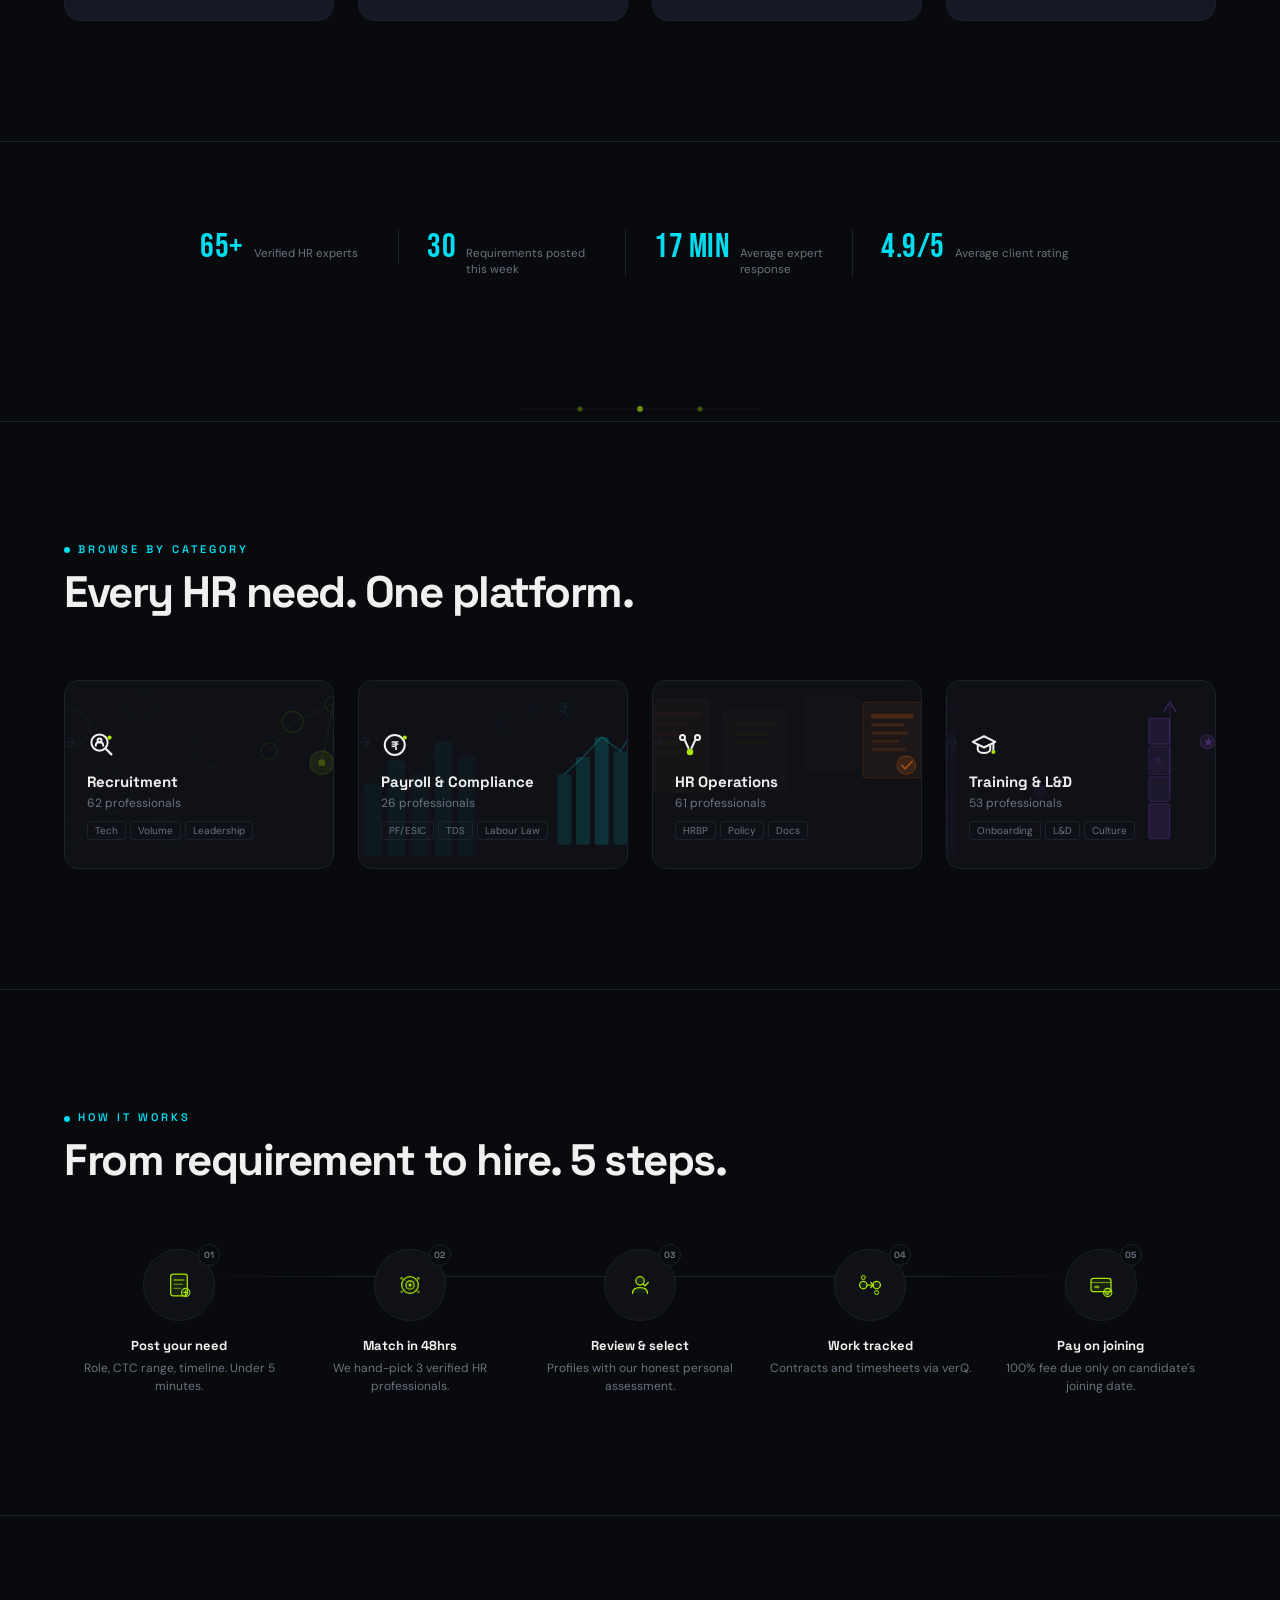
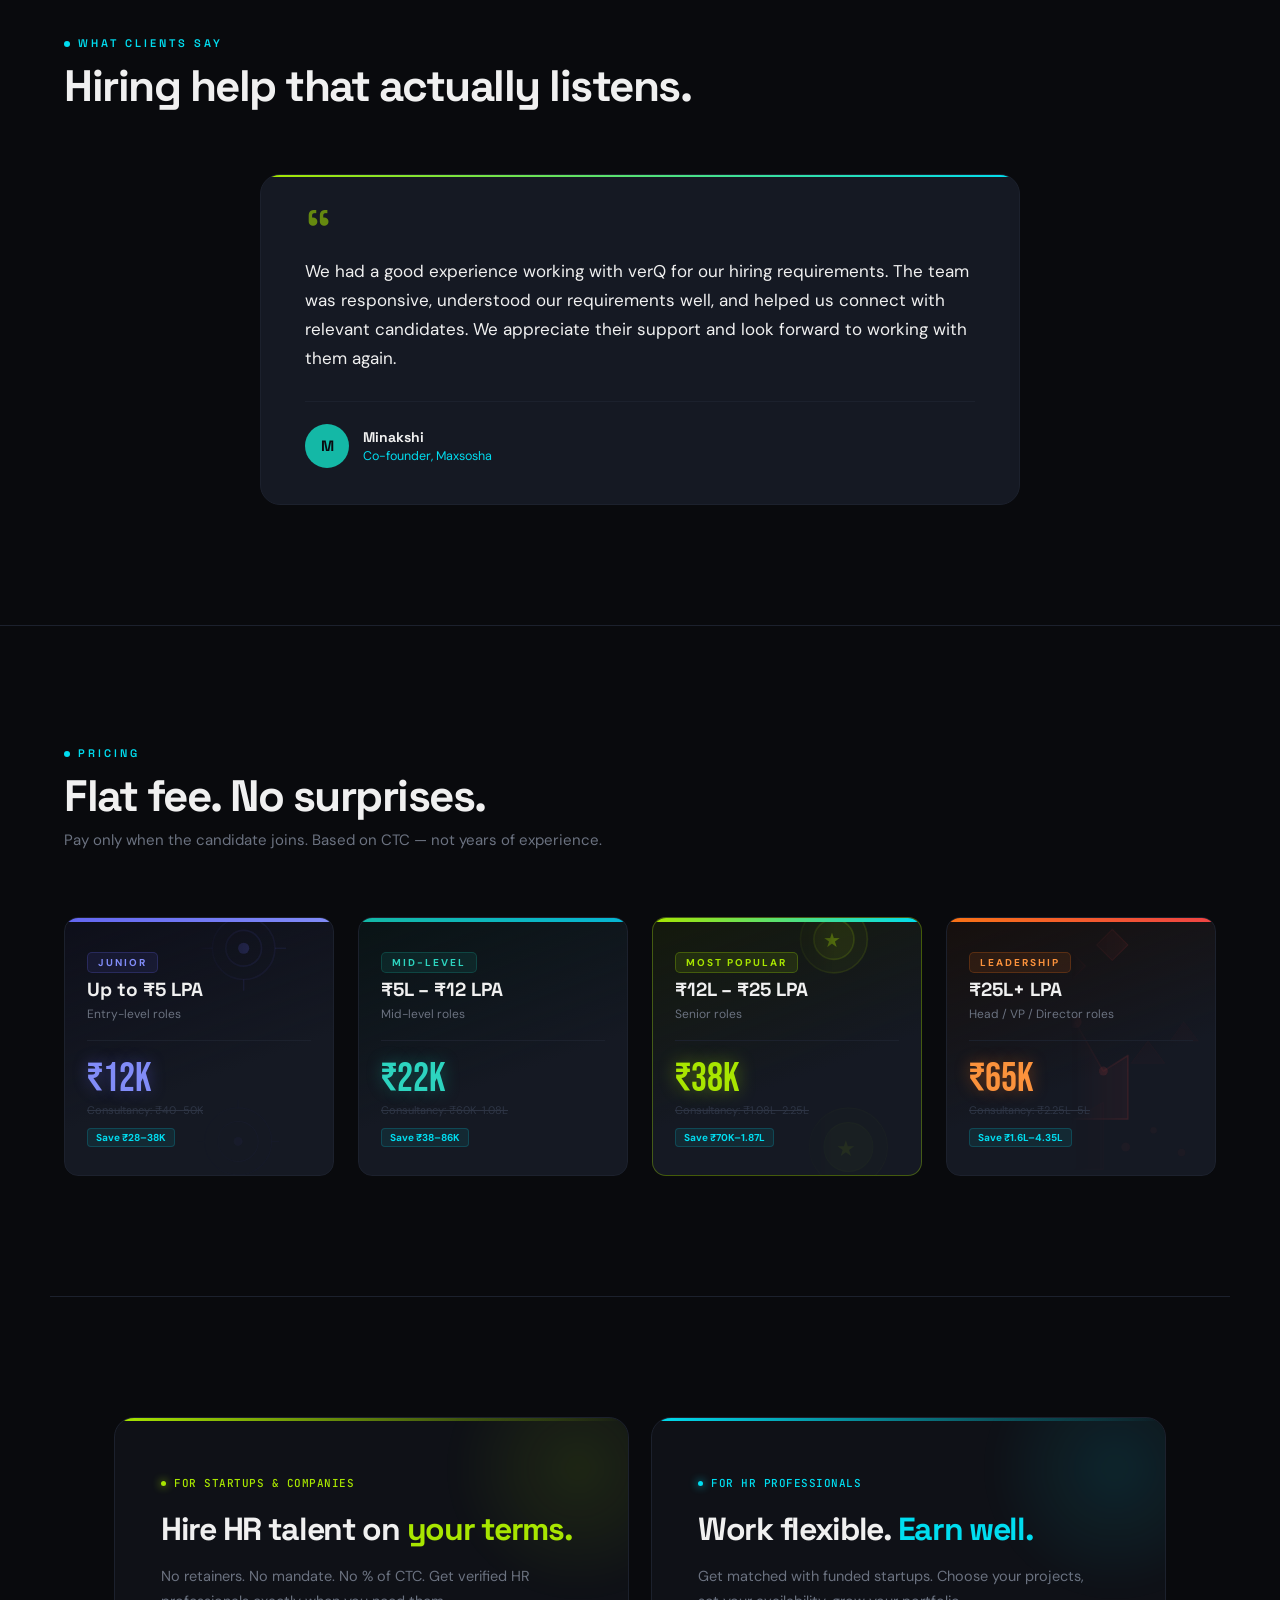
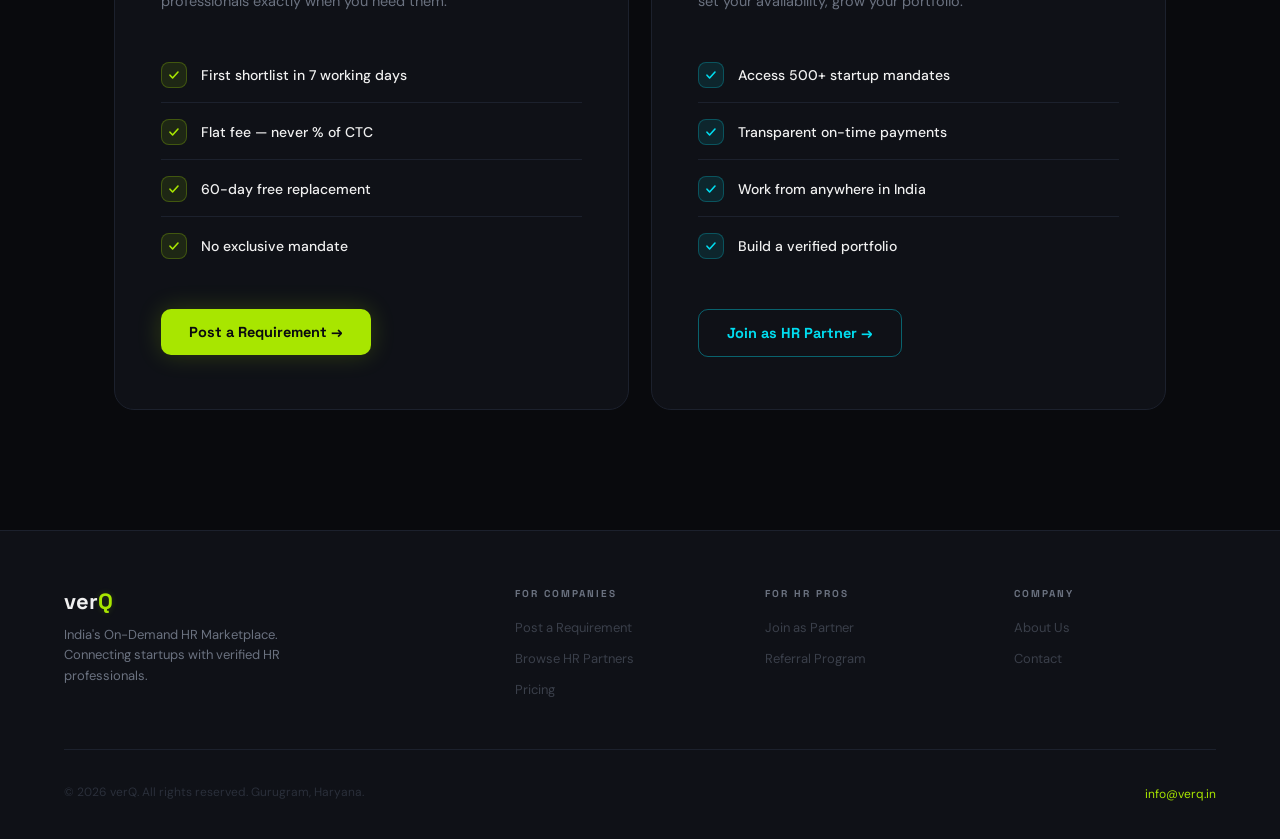
==== commit 43cc1a64: "Add files via upload" ====
--- a/index.html
+++ b/index.html
@@ -654,6 +654,20 @@
 
 /* HOW IT WORKS */
 .how-section { padding: var(--sp-section) 5%; position: relative; z-index: 1; border-top: 1px solid var(--border); }
+
+/* TESTIMONIAL — single featured quote; add more .testi-card blocks to grow it into a grid */
+.testi-section { padding: var(--sp-section) 5%; position: relative; z-index: 1; border-top: 1px solid var(--border); }
+.testi-grid { display: grid; grid-template-columns: minmax(0, 760px); justify-content: center; gap: var(--sp-card, 20px); margin-top: var(--sp-heading, 56px); }
+.testi-card { position: relative; background: var(--surface2); border: 1px solid var(--border); border-radius: 20px; padding: 40px 44px 36px; overflow: hidden; transition: border-color 0.25s ease, box-shadow 0.25s ease; }
+.testi-card::before { content: ''; position: absolute; top: 0; left: 0; right: 0; height: 2px; background: linear-gradient(90deg, var(--accent), var(--cyan)); }
+.testi-card:hover { border-color: rgba(0,221,240,0.24); }
+.testi-mark { font-family: 'Space Grotesk', sans-serif; font-size: 64px; line-height: 0.6; color: var(--accent); opacity: 0.55; height: 28px; margin-bottom: 14px; }
+.testi-quote { font-size: 17px; line-height: 1.7; color: var(--white); margin: 0 0 28px; }
+.testi-author { display: flex; align-items: center; gap: 14px; padding-top: 22px; border-top: 1px solid var(--border); }
+.testi-avatar { width: 44px; height: 44px; border-radius: 50%; background: #14B8A6; color: #0A0A0F; display: flex; align-items: center; justify-content: center; font-family: 'Space Grotesk', sans-serif; font-size: 15px; font-weight: 700; flex-shrink: 0; }
+.testi-name { font-family: 'Space Grotesk', sans-serif; font-size: 14px; font-weight: 700; color: var(--white); }
+.testi-role { font-size: 12.5px; color: var(--cyan); margin-top: 2px; }
+@media (max-width: 560px) { .testi-card { padding: 28px 22px 26px; } .testi-quote { font-size: 15.5px; } }
 .steps-grid { display: grid; grid-template-columns: repeat(5, 1fr); gap: 0; margin-top: var(--sp-heading); position: relative; }
 .steps-grid::before { content: ''; position: absolute; top: 27px; left: 10%; right: 10%; height: 1px; background: linear-gradient(90deg, transparent, var(--border) 20%, var(--border) 80%, transparent); }
 .step-item { text-align: center; padding: 0 12px; }
@@ -742,24 +756,6 @@
 /* MARKETPLACE METRICS — its own section, editorial layout */
 .metrics-section { padding: 64px 5% var(--sp-section); position: relative; z-index: 1; display: flex; justify-content: center; border-top: 1px solid var(--border); }
 
-/* RECENTLY MATCHED — promoted from a floating widget (previously hidden
-   below 1500px viewport width) into a proper section visible everywhere */
-.recent-section { padding: var(--sp-section) 5%; position: relative; z-index: 1; border-top: 1px solid var(--border); }
-.activity-feed { display: grid; grid-template-columns: repeat(4, 1fr); gap: var(--sp-card); margin-top: var(--sp-heading); }
-.activity-card { background: var(--surface2); border: 1px solid var(--border); border-radius: 14px; padding: 18px; display: flex; align-items: center; gap: 12px; box-shadow: none; animation: slideIn 0.5s ease both; transition: transform 0.25s ease, border-color 0.25s ease, box-shadow 0.25s ease; }
-.activity-card:hover { transform: translateY(-3px); border-color: rgba(168,230,0,0.2); box-shadow: var(--glow); }
-.activity-card:nth-child(2) { animation-delay:0.1s; }
-.activity-card:nth-child(3) { animation-delay:0.2s; }
-.activity-card:nth-child(4) { animation-delay:0.3s; }
-@keyframes slideIn { from{opacity:0;transform:translateX(20px)} to{opacity:1;transform:translateX(0)} }
-.ac-avatar { width:38px; height:38px; border-radius:50%; display:flex; align-items:center; justify-content:center; font-family:'Space Grotesk',sans-serif; font-size:13px; font-weight:700; flex-shrink:0; }
-.ac-info { flex:1; min-width:0; }
-.ac-name { font-family:'Space Grotesk',sans-serif; font-size:13px; font-weight:700; color:var(--white); }
-.ac-detail { font-size:12px; color:var(--muted); margin-top:2px; }
-.ac-time { font-size:11px; color:var(--accent); font-weight:600; white-space:nowrap; }
-.ac-dot { width:6px; height:6px; border-radius:50%; background:var(--accent); box-shadow:0 0 6px var(--accent); flex-shrink:0; animation:pulse 2s infinite; }
-@media (max-width:1024px) { .activity-feed { grid-template-columns: repeat(2, 1fr); } }
-@media (max-width:560px) { .activity-feed { grid-template-columns: 1fr; } }
 
 /* (stat-num sizing now lives with the editorial stats-bar rules above) */
 
@@ -785,7 +781,6 @@
 /* SECTION EYEBROW ANIMATED DOT */
 .eyebrow::before { content:''; display:inline-block; width:6px; height:6px; border-radius:50%; background:var(--cyan); margin-right:8px; animation:pulse 2s infinite; vertical-align:middle; }
 
-/* (activity feed is now a normal in-flow section — no width-based hiding needed) */
 
 
 /* Card watermark shared */
@@ -1003,38 +998,6 @@
   </div>
 </section>
 
-<!-- RECENTLY MATCHED -->
-<section class="recent-section">
-  <span class="eyebrow">Live on verQ</span>
-  <h2 class="section-title">Recently matched requirements.</h2>
-  <div class="activity-feed">
-    <div class="activity-card">
-      <div class="ac-avatar" style="background:linear-gradient(135deg,#A8E600,#7EC800);color:#0A0A0F">SK</div>
-      <div class="ac-info"><div class="ac-name">Sejal Khandelwal</div><div class="ac-detail">Matched for E-commerce role</div></div>
-      <div class="ac-time">2m ago</div>
-      <div class="ac-dot"></div>
-    </div>
-    <div class="activity-card">
-      <div class="ac-avatar" style="background:linear-gradient(135deg,#A855F7,#7C3AED);color:#fff">RB</div>
-      <div class="ac-info"><div class="ac-name">Rohit Bhardwaj</div><div class="ac-detail">Shortlisted for IT startup</div></div>
-      <div class="ac-time">11m ago</div>
-      <div class="ac-dot"></div>
-    </div>
-    <div class="activity-card">
-      <div class="ac-avatar" style="background:linear-gradient(135deg,#14B8A6,#0D9488);color:#fff">SM</div>
-      <div class="ac-info"><div class="ac-name">Suhani Mishra</div><div class="ac-detail">Compliance audit — CEAT</div></div>
-      <div class="ac-time">38m ago</div>
-      <div class="ac-dot" style="background:var(--cyan);box-shadow:0 0 6px var(--cyan)"></div>
-    </div>
-    <div class="activity-card">
-      <div class="ac-avatar" style="background:linear-gradient(135deg,#F97316,#EA580C);color:#fff">AB</div>
-      <div class="ac-info"><div class="ac-name">Ankita Biswas</div><div class="ac-detail">Joined — D2C brand</div></div>
-      <div class="ac-time">1h ago</div>
-      <div class="ac-dot" style="background:var(--cyan);box-shadow:0 0 6px var(--cyan)"></div>
-    </div>
-  </div>
-</section>
-
 <!-- HOW IT WORKS -->
 <section class="how-section" id="how">
   <span class="eyebrow">How It Works</span>
@@ -1045,6 +1008,25 @@
     <div class="step-item reveal"><div class="step-circle"><span class="step-num">03</span><svg class="step-svg" width="30" height="30" viewBox="0 0 36 36" xmlns="http://www.w3.org/2000/svg"><circle cx="18" cy="13" r="5" fill="rgba(168,230,0,0.1)" stroke="currentColor" stroke-width="1.5"/><path d="M9 28 Q9 21 18 21 Q27 21 27 28" fill="rgba(168,230,0,0.08)" stroke="currentColor" stroke-width="1.5" stroke-linecap="round"/><path d="M22 17 L24 19 L28 15" fill="none" stroke="currentColor" stroke-width="1.6" stroke-linecap="round" stroke-linejoin="round"/></svg></div><div class="step-title">Review &amp; select</div><div class="step-desc">Profiles with our honest personal assessment.</div></div>
     <div class="step-item reveal"><div class="step-circle"><span class="step-num">04</span><svg class="step-svg" width="30" height="30" viewBox="0 0 36 36" xmlns="http://www.w3.org/2000/svg"><circle cx="10" cy="18" r="4.5" fill="rgba(168,230,0,0.1)" stroke="currentColor" stroke-width="1.5"/><circle cx="26" cy="18" r="4.5" fill="rgba(168,230,0,0.1)" stroke="currentColor" stroke-width="1.5"/><line x1="14.5" y1="18" x2="21.5" y2="18" stroke="currentColor" stroke-width="1.5" stroke-linecap="round"/><line x1="19" y1="15" x2="22" y2="18" stroke="currentColor" stroke-width="1.5" stroke-linecap="round"/><line x1="19" y1="21" x2="22" y2="18" stroke="currentColor" stroke-width="1.5" stroke-linecap="round"/><circle cx="10" cy="9" r="2.5" fill="rgba(168,230,0,0.15)" stroke="currentColor" stroke-width="1.1"/><circle cx="26" cy="27" r="2.5" fill="rgba(168,230,0,0.15)" stroke="currentColor" stroke-width="1.1"/></svg></div><div class="step-title">Work tracked</div><div class="step-desc">Contracts and timesheets via verQ.</div></div>
     <div class="step-item reveal"><div class="step-circle"><span class="step-num">05</span><svg class="step-svg" width="30" height="30" viewBox="0 0 36 36" xmlns="http://www.w3.org/2000/svg"><rect x="6" y="10" width="24" height="16" rx="3" fill="rgba(168,230,0,0.08)" stroke="currentColor" stroke-width="1.5"/><line x1="6" y1="15" x2="30" y2="15" stroke="currentColor" stroke-width="1.4" opacity="0.6"/><rect x="10" y="19" width="6" height="3" rx="1" fill="currentColor" opacity="0.7"/><circle cx="26" cy="27" r="5" fill="rgba(168,230,0,0.18)" stroke="currentColor" stroke-width="1.4"/><path d="M23 27 L25.5 29.5 L30 24.5" fill="none" stroke="currentColor" stroke-width="1.5" stroke-linecap="round" stroke-linejoin="round"/></svg></div><div class="step-title">Pay on joining</div><div class="step-desc">100% fee due only on candidate's joining date.</div></div>
+  </div>
+</section>
+
+<!-- TESTIMONIALS -->
+<section class="testi-section" id="testimonials">
+  <span class="eyebrow">What clients say</span>
+  <h2 class="section-title">Hiring help that actually listens.</h2>
+  <div class="testi-grid">
+    <figure class="testi-card reveal" style="margin:0;">
+      <div class="testi-mark" aria-hidden="true">&ldquo;</div>
+      <blockquote class="testi-quote" style="margin:0 0 28px;">We had a good experience working with verQ for our hiring requirements. The team was responsive, understood our requirements well, and helped us connect with relevant candidates. We appreciate their support and look forward to working with them again.</blockquote>
+      <figcaption class="testi-author">
+        <div class="testi-avatar" aria-hidden="true">M</div>
+        <div>
+          <div class="testi-name">Minakshi</div>
+          <div class="testi-role">Co-founder, Maxsosha</div>
+        </div>
+      </figcaption>
+    </figure>
   </div>
 </section>
 
@@ -1493,43 +1475,6 @@
   }).catch(() => { /* leave the existing static counts in place if this fails */ });
 }
 
-// ── ROTATING ACTIVITY CARDS ──
-const activities = [
-  {initials:'SK', bg:'linear-gradient(135deg,#A8E600,#7EC800)', color:'#0A0A0F', name:'Sejal Khandelwal', detail:'Matched for E-commerce role', time:'2m ago', live:true},
-  {initials:'RB', bg:'linear-gradient(135deg,#A855F7,#7C3AED)', color:'#fff', name:'Rohit Bhardwaj', detail:'Shortlisted for IT startup', time:'11m ago', live:true},
-  {initials:'SM', bg:'linear-gradient(135deg,#14B8A6,#0D9488)', color:'#fff', name:'Suhani Mishra', detail:'Compliance audit — CEAT', time:'38m ago', live:false},
-  {initials:'AB', bg:'linear-gradient(135deg,#F97316,#EA580C)', color:'#fff', name:'Ankita Biswas', detail:'Joined — D2C brand', time:'1h ago', live:false},
-  {initials:'DS', bg:'linear-gradient(135deg,#EC4899,#BE185D)', color:'#fff', name:'Deepa Sen', detail:'Matched for BFSI role', time:'2h ago', live:false},
-  {initials:'NN', bg:'linear-gradient(135deg,#F59E0B,#D97706)', color:'#0A0A0F', name:'Nakshatra Nagar', detail:'Payroll setup complete', time:'3h ago', live:false},
-];
-
-let activityIndex = 0;
-let slotIndex = 0;
-setInterval(() => {
-  const feed = document.querySelector('.activity-feed');
-  if (!feed) return;
-  const cards = feed.querySelectorAll('.activity-card');
-  if (cards.length === 0) return;
-  activityIndex = (activityIndex + 1) % activities.length;
-  const a = activities[activityIndex];
-  // Update one existing card's content in place, rather than inserting a
-  // new node and removing an old one — the feed always has exactly this
-  // many cards, never briefly more, so the grid around it never reflows
-  // and the rest of the page never shifts.
-  const card = cards[slotIndex % cards.length];
-  slotIndex++;
-  card.style.transition = 'opacity 0.3s ease';
-  card.style.opacity = '0';
-  setTimeout(() => {
-    card.innerHTML = `
-      <div class="ac-avatar" style="background:${a.bg};color:${a.color}">${a.initials}</div>
-      <div class="ac-info"><div class="ac-name">${a.name}</div><div class="ac-detail">${a.detail}</div></div>
-      <div class="ac-time">${a.time}</div>
-      <div class="ac-dot" style="${a.live ? '' : 'background:var(--cyan);box-shadow:0 0 6px var(--cyan)'}"></div>`;
-    card.style.opacity = '1';
-  }, 300);
-}, 3000);
-
 // ── SCROLL REVEAL ──
 const revealObs = new IntersectionObserver(entries => {
   entries.forEach((e, i) => {
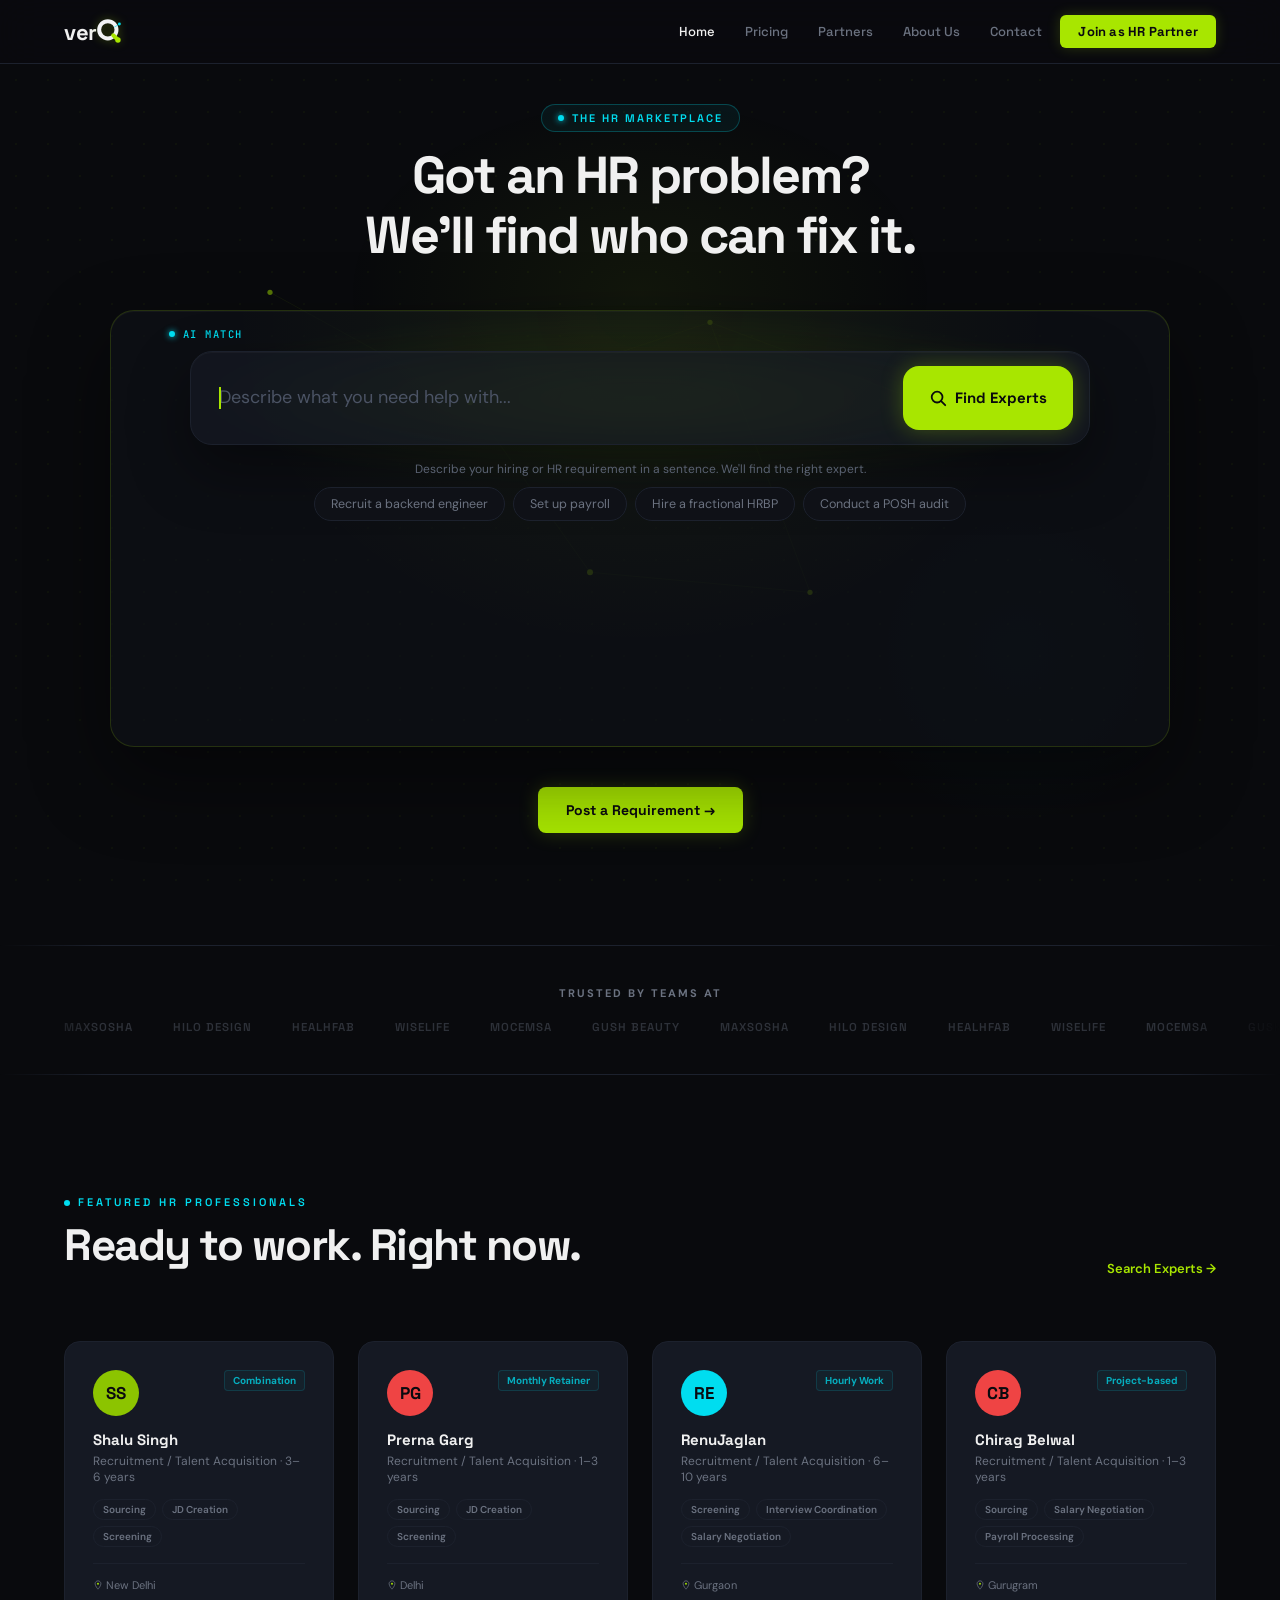
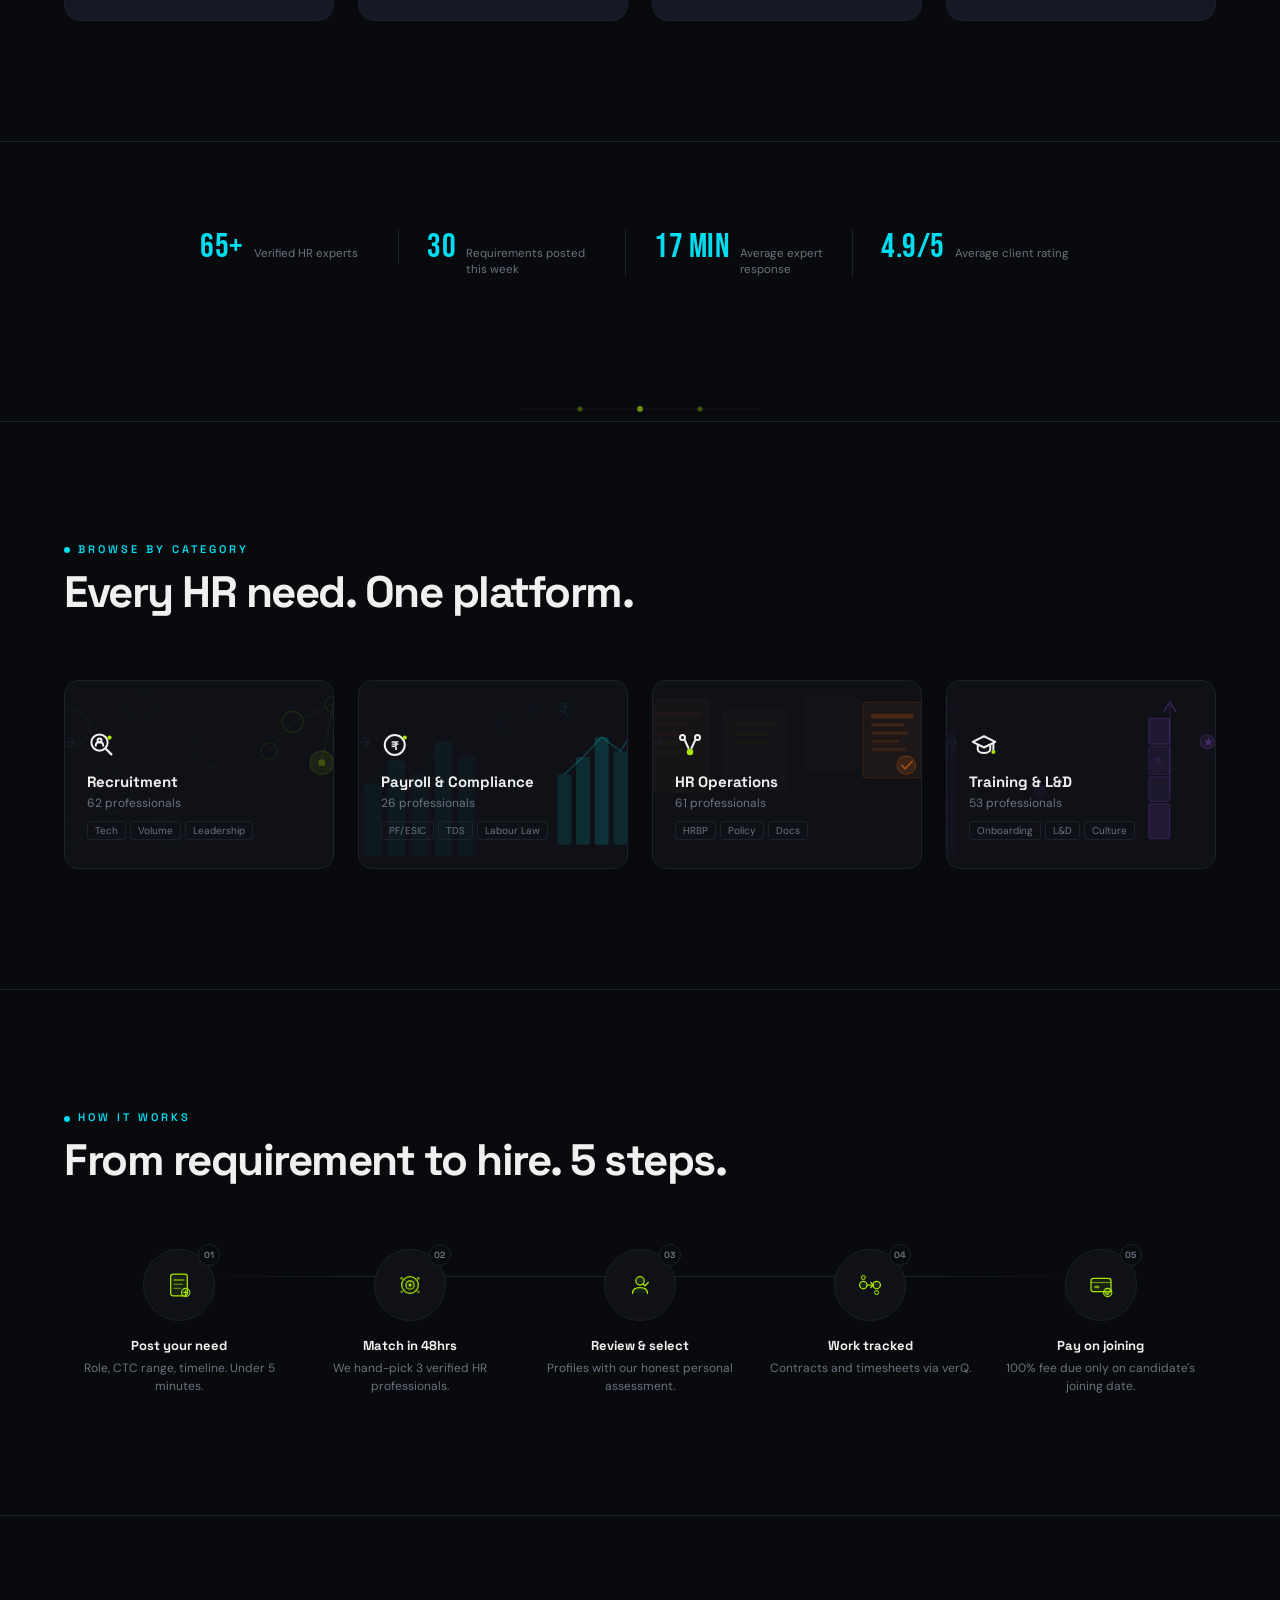
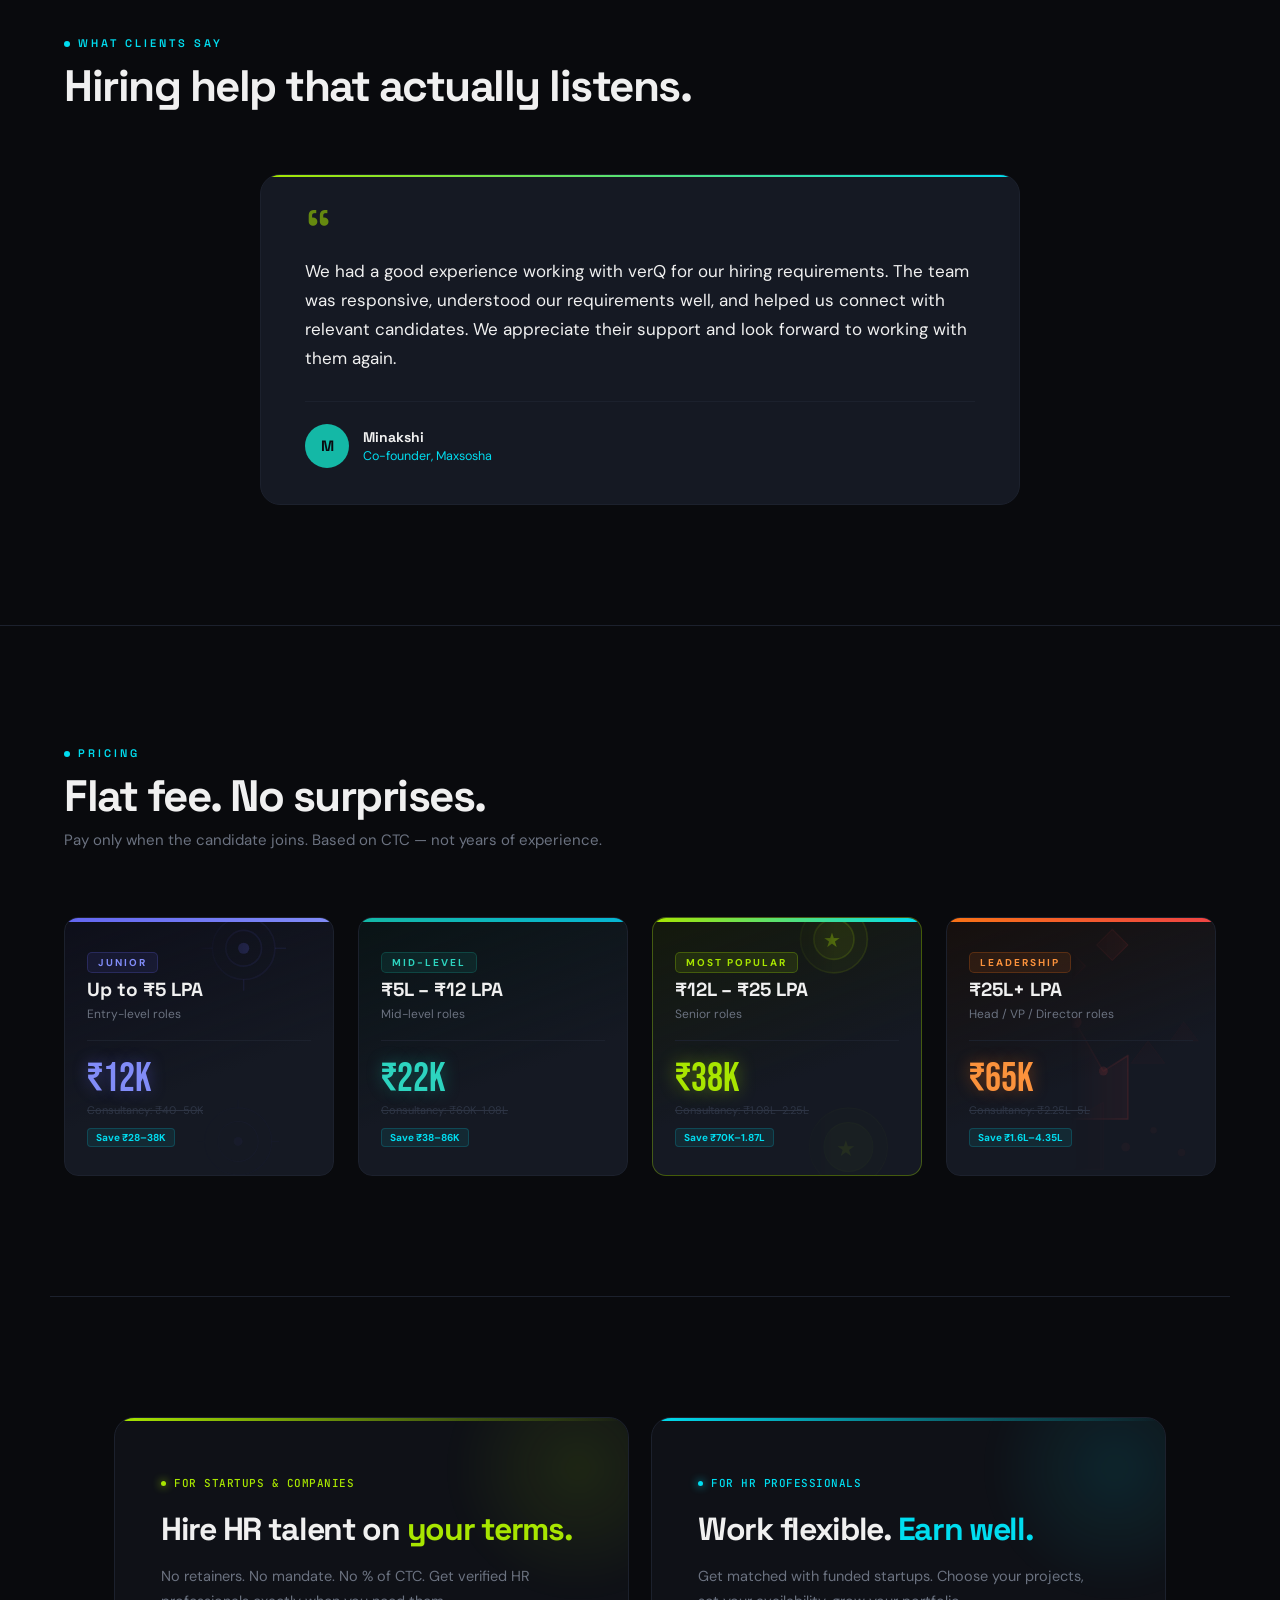
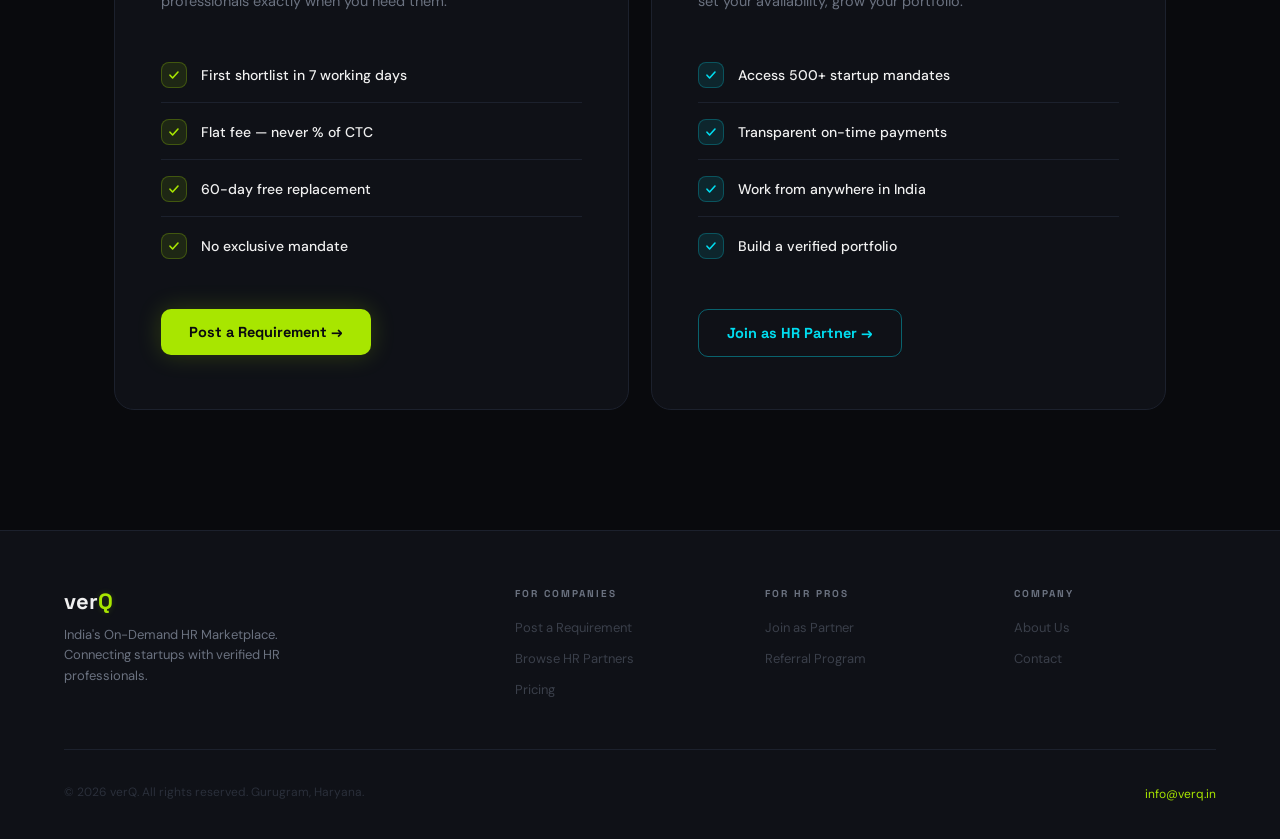
==== commit e8c573ce: "Add files via upload" ====
--- a/index.html
+++ b/index.html
@@ -556,6 +556,8 @@
   font-family: 'Space Grotesk', sans-serif; font-size: 13px; font-weight: 700; color: #0A0A0F; flex-shrink: 0; }
 .rcard-avail { font-size: 9.5px; font-weight: 700; letter-spacing: 0.5px; text-transform: uppercase; color: rgba(0,221,240,0.75);
   background: rgba(0,221,240,0.04); border: 1px solid rgba(0,221,240,0.14); padding: 3px 8px; border-radius: 100px; white-space: nowrap; flex-shrink: 0; }
+.rcard-avatar-photo { object-fit: cover; background: var(--surface2); }
+.rcard-loc { font-size: 11.5px; color: var(--muted); margin-top: 3px; }
 .rcard-rating { font-size: 12px; color: #FFC94A; font-weight: 600; display: flex; align-items: center; gap: 3px; margin-bottom: 2px; }
 .rcard-name { font-family: 'Space Grotesk', sans-serif; font-size: 16px; font-weight: 700; margin-bottom: 1px; }
 .rcard-role { font-size: 12.5px; color: var(--cyan); }
@@ -1125,6 +1127,7 @@
 (function(){
   const cycles = [
     {
+      category: "Recruitment",
       keywords: ["recruit","engineer","backend","node","aws","microservices","bangalore","developer","tech","d2c"],
       query: "Need a recruiter for a senior backend engineer with Node.js and AWS experience in Bangalore",
       parse: [
@@ -1140,6 +1143,7 @@
       ]
     },
     {
+      category: "Payroll",
       keywords: ["payroll","salary","pf","esic"],
       query: "Need someone to set up payroll for 25 employees.",
       parse: [
@@ -1155,6 +1159,7 @@
       ]
     },
     {
+      category: "HRBP",
       keywords: ["hrbp","business partner","series a","fractional","startup","generalist"],
       query: "Looking for a fractional HRBP for a Series A startup.",
       parse: [
@@ -1170,6 +1175,7 @@
       ]
     },
     {
+      category: "Compliance",
       keywords: ["posh","compliance","audit","policy","labour law","mumbai"],
       query: "Need a POSH compliance audit for our office in Mumbai.",
       parse: [
@@ -1253,6 +1259,39 @@
     resultsGrid.innerHTML = '';
   }
 
+  // Real partners, loaded once up front (photo profiles already sorted first by
+  // VerqPartnersShared). The match results show these instead of invented people.
+  let realPartners = null;
+  // This script sits above the partners-shared.js include, so wait for the page
+  // to finish loading before calling it.
+  const realPartnersReady = new Promise(resolve => {
+    const go = () => {
+      const shared = window.VerqPartnersShared;
+      (shared ? shared.loadAllPartners() : Promise.resolve([]))
+        .then(list => { realPartners = list || []; })
+        .catch(() => { realPartners = []; })
+        .then(resolve);
+    };
+    if (document.readyState === 'complete') go();
+    else window.addEventListener('load', go);
+  });
+
+  // Top 3 real partners for a cycle's category: photo profiles first, then the
+  // rest in the order loadAllPartners returned them. Null if none are available,
+  // so the caller can fall back to the demo cards.
+  function pickRealExperts(cycle){
+    if (!realPartners || realPartners.length === 0) return null;
+    const inCat = realPartners.filter(p => (p.categories || []).includes(cycle.category));
+    if (inCat.length === 0) return null;
+    // Photo profiles first; within each group, partners whose own role fits the
+    // category rank above those who only list it among their specialisations.
+    const shared = window.VerqPartnersShared;
+    const roleFits = p => shared ? shared.categorize(p.role).includes(cycle.category) : false;
+    const rank = p => (p.photo ? 2 : 0) + (roleFits(p) ? 1 : 0);
+    const ranked = inCat.map((p, i) => ({ p, i })).sort((a, b) => (rank(b.p) - rank(a.p)) || (a.i - b.i)).map(x => x.p);
+    return { top: ranked.slice(0, 3), total: inCat.length };
+  }
+
   async function triggerSearch(query){
     if (!query || !query.trim()) return;
     const myToken = ++searchToken;
@@ -1289,7 +1328,12 @@
     // STAGE: RESULTS — the processing checklist is done its job (building
     // confidence); only the outcome remains on screen now.
     if (myToken !== searchToken) return;
-    foundText.textContent = `${cycle.experts.length} HR partners matched to your requirement`;
+    await realPartnersReady;
+    if (myToken !== searchToken) return;
+    const real = pickRealExperts(cycle);
+    foundText.textContent = real
+      ? `Top ${real.top.length} of ${real.total} verified HR partners for your requirement`
+      : `${cycle.experts.length} HR partners matched to your requirement`;
     showStage(stageResults);
 
     // The submitted requirement STAYS in the box — it's a persistent
@@ -1297,6 +1341,30 @@
     // something that resets the instant results land. It only clears later
     // when the whole cycle resets back to a genuinely empty idle state.
 
+    const esc = v => String(v == null ? '' : v).replace(/[&<>"']/g, c => ({'&':'&amp;','<':'&lt;','>':'&gt;','"':'&quot;',"'":'&#39;'}[c]));
+    if (real) {
+      real.top.forEach(p => {
+        const card = document.createElement('div');
+        card.className = 'rcard';
+        const avatar = p.photo
+          ? `<img class="rcard-avatar rcard-avatar-photo" src="${esc(p.photo)}" alt="${esc(p.name)}"/>`
+          : `<div class="rcard-avatar" style="background:${esc(p.color)};color:#0A0A0F">${esc(p.initials)}</div>`;
+        const avail = p.status || p.workType || '';
+        const roleLine = [p.role, p.experience].filter(Boolean).join(' · ');
+        card.innerHTML = `
+          <div class="rcard-top">
+            ${avatar}
+            ${avail ? `<span class="rcard-avail">${esc(avail)}</span>` : ''}
+          </div>
+          <div class="rcard-name">${esc(p.name)}</div>
+          <div class="rcard-role">${esc(roleLine)}</div>
+          ${p.city ? `<div class="rcard-loc">${esc(p.city)}</div>` : ''}
+          <div class="rcard-trust"></div>
+          <div class="rcard-tags">${(p.skills || []).slice(0, 3).map(t => `<span class="rcard-tag">${esc(t)}</span>`).join('')}</div>
+        `;
+        resultsGrid.appendChild(card);
+      });
+    } else {
     cycle.experts.forEach(e => {
       const card = document.createElement('div');
       card.className = 'rcard';
@@ -1313,6 +1381,7 @@
       `;
       resultsGrid.appendChild(card);
     });
+    }
     const cards = resultsGrid.querySelectorAll('.rcard');
     for (const card of cards){
       if (myToken !== searchToken) return;
@@ -1557,7 +1626,11 @@
         showStaticFallback();
         return;
       }
-      grid.innerHTML = profiles.slice(0, 4).map(cardHTML).join('');
+      // Profiles with a photo lead; within each group the newest come first.
+      const ranked = window.VerqPartnersShared
+        ? window.VerqPartnersShared.sortPhotoFirst(profiles)
+        : profiles;
+      grid.innerHTML = ranked.slice(0, 4).map(cardHTML).join('');
     })
     .catch(() => {
       // Function not deployed yet, misconfigured, or network error —
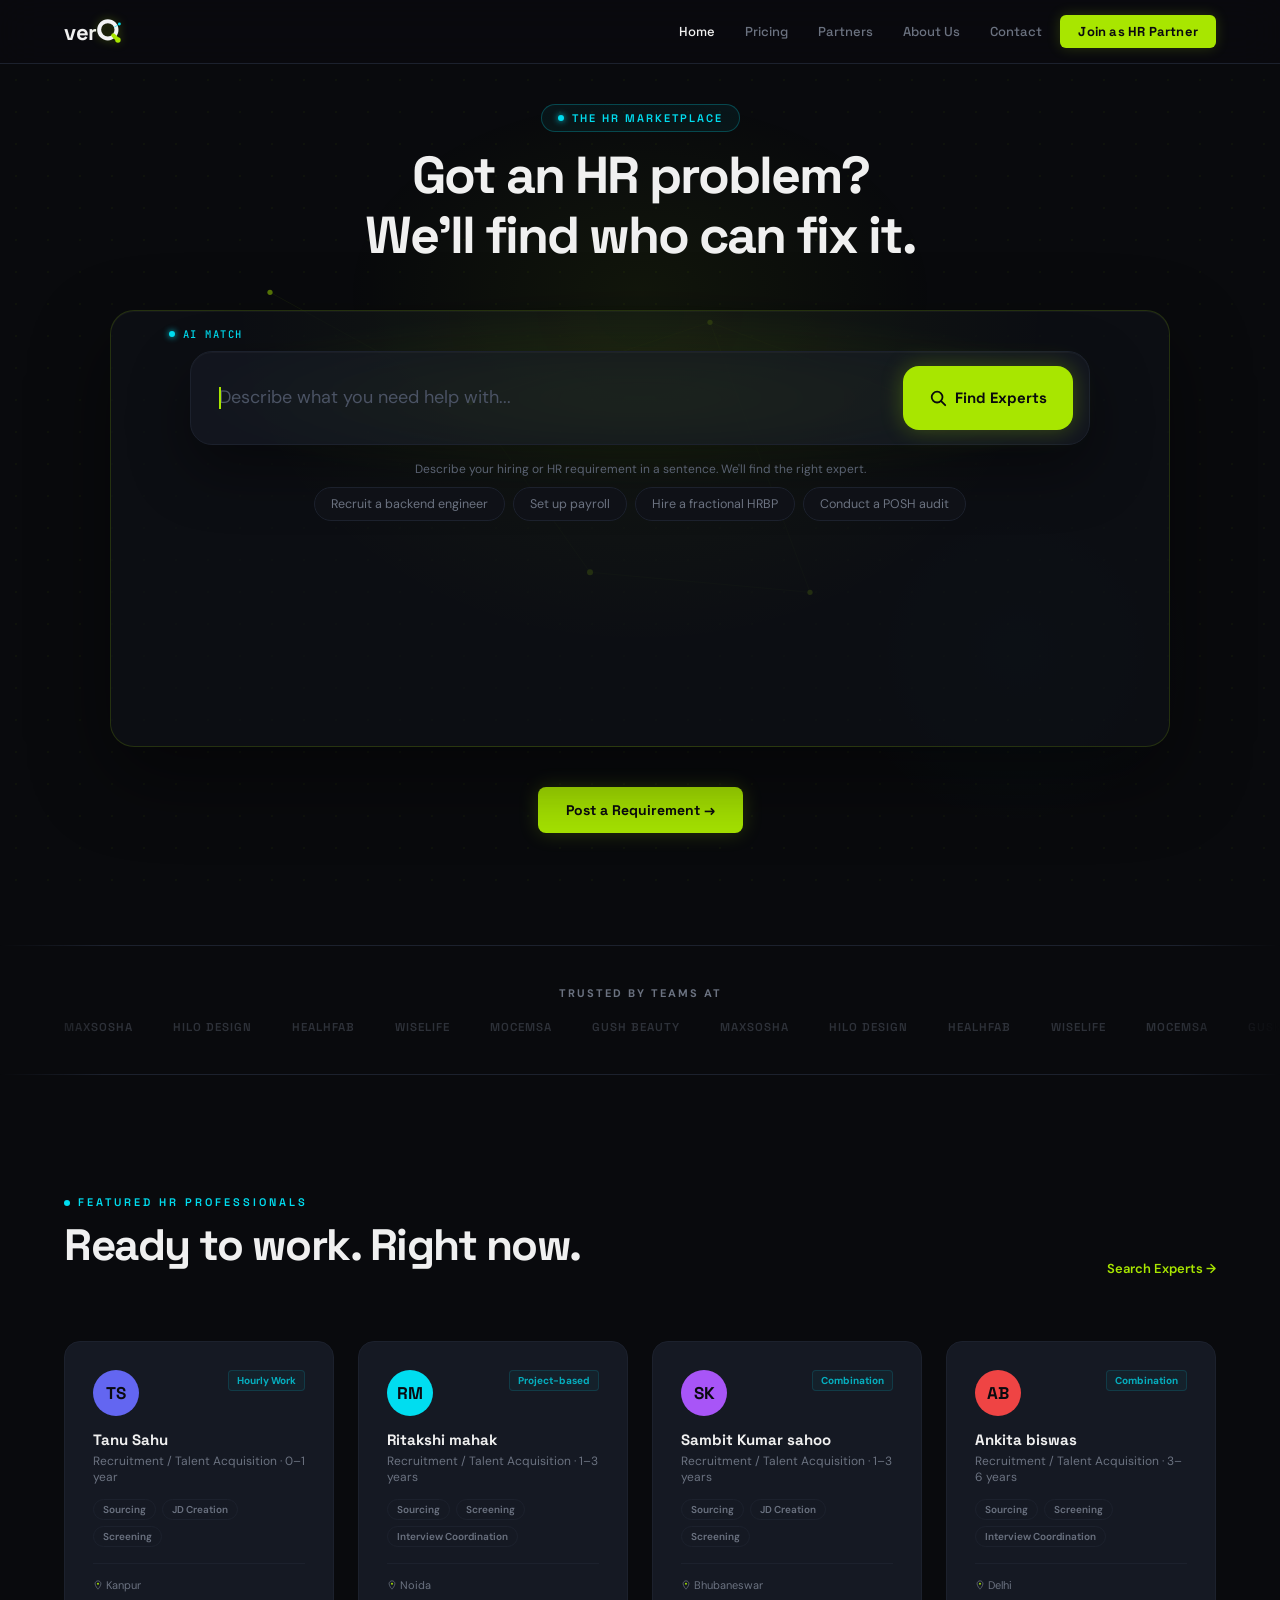
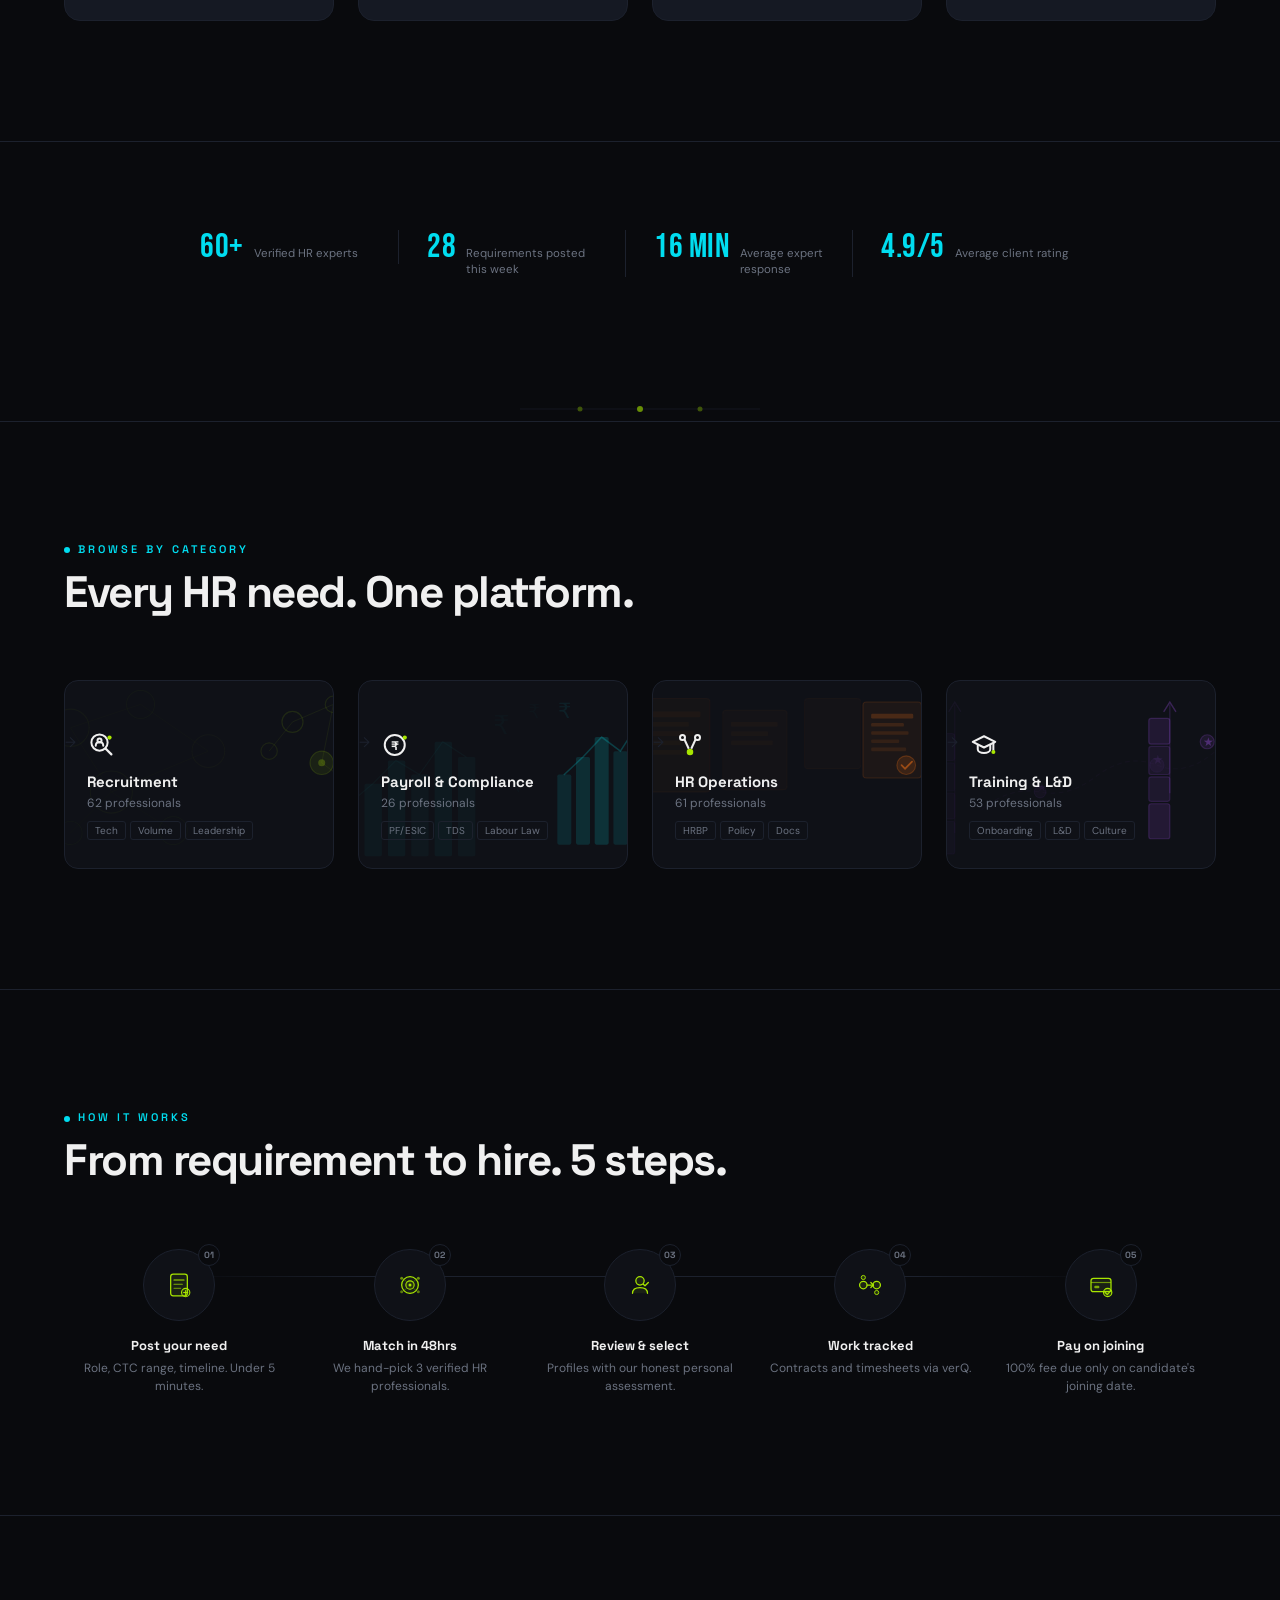
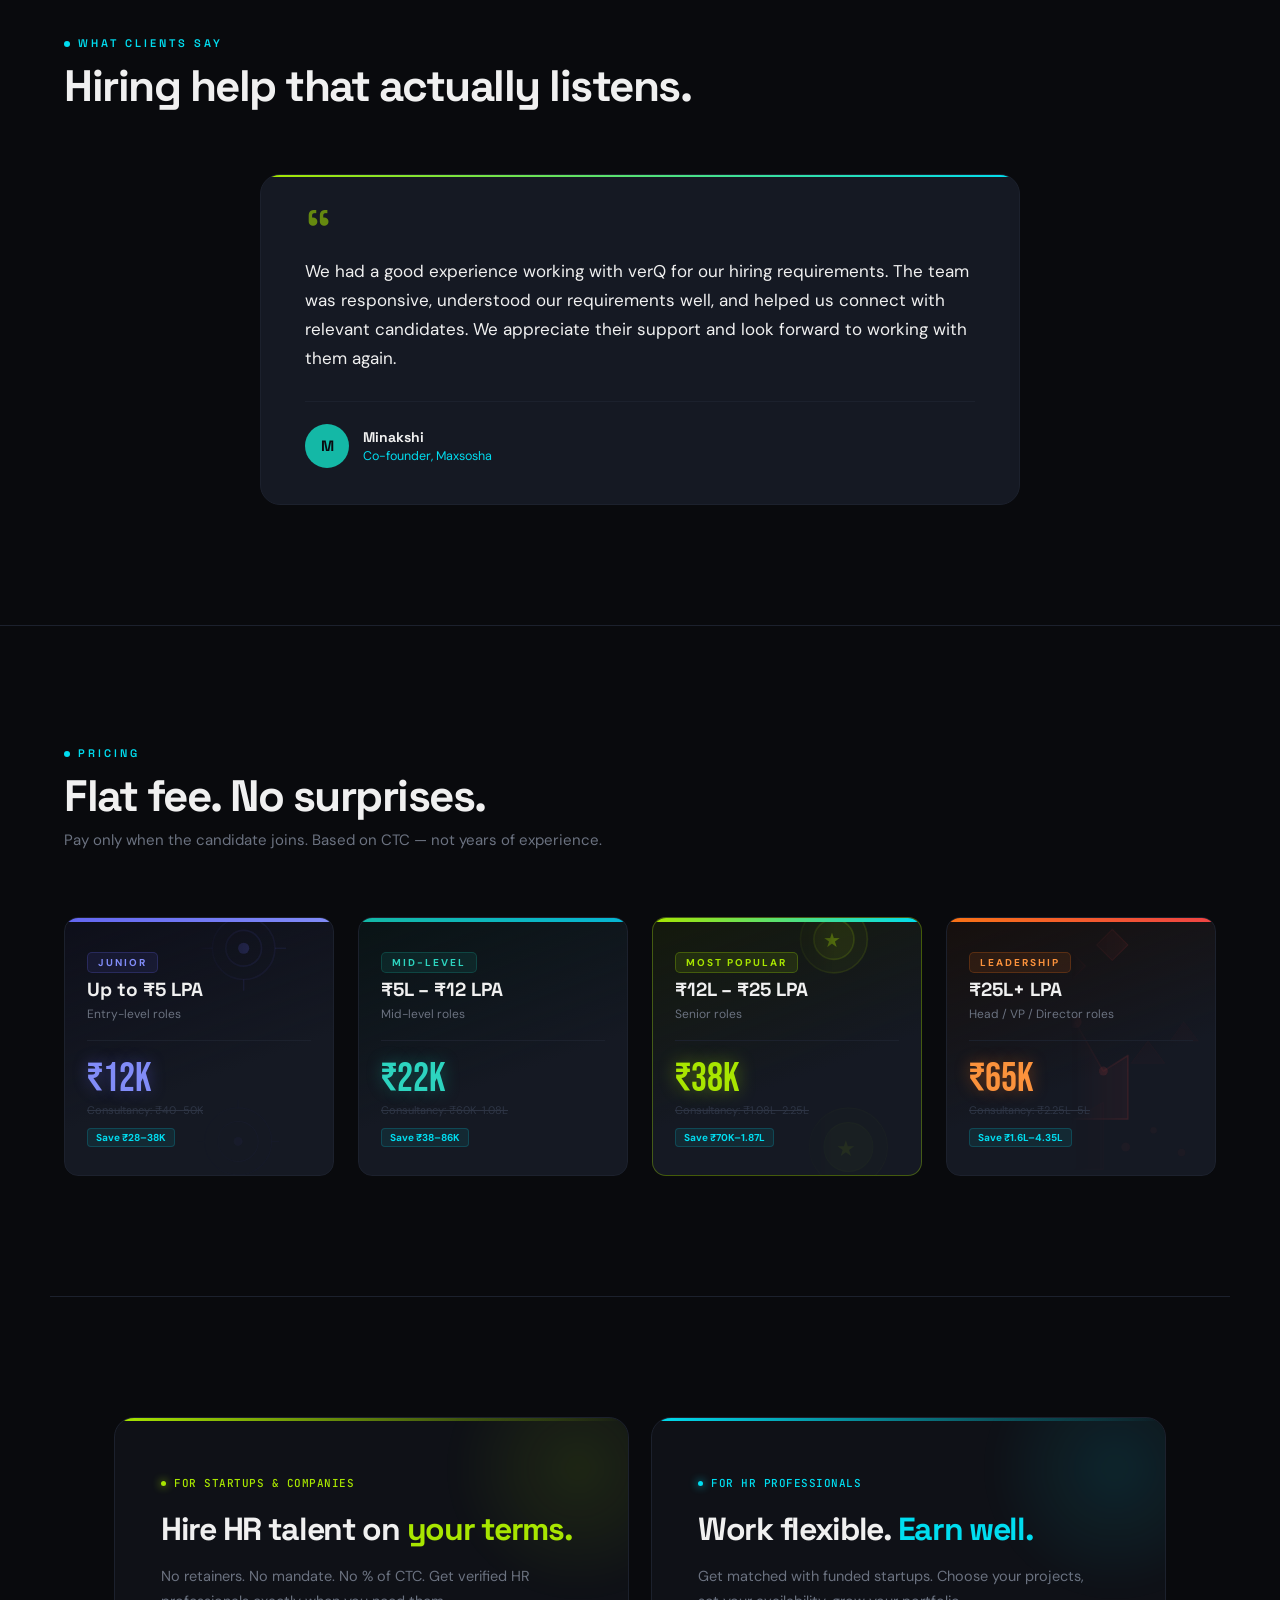
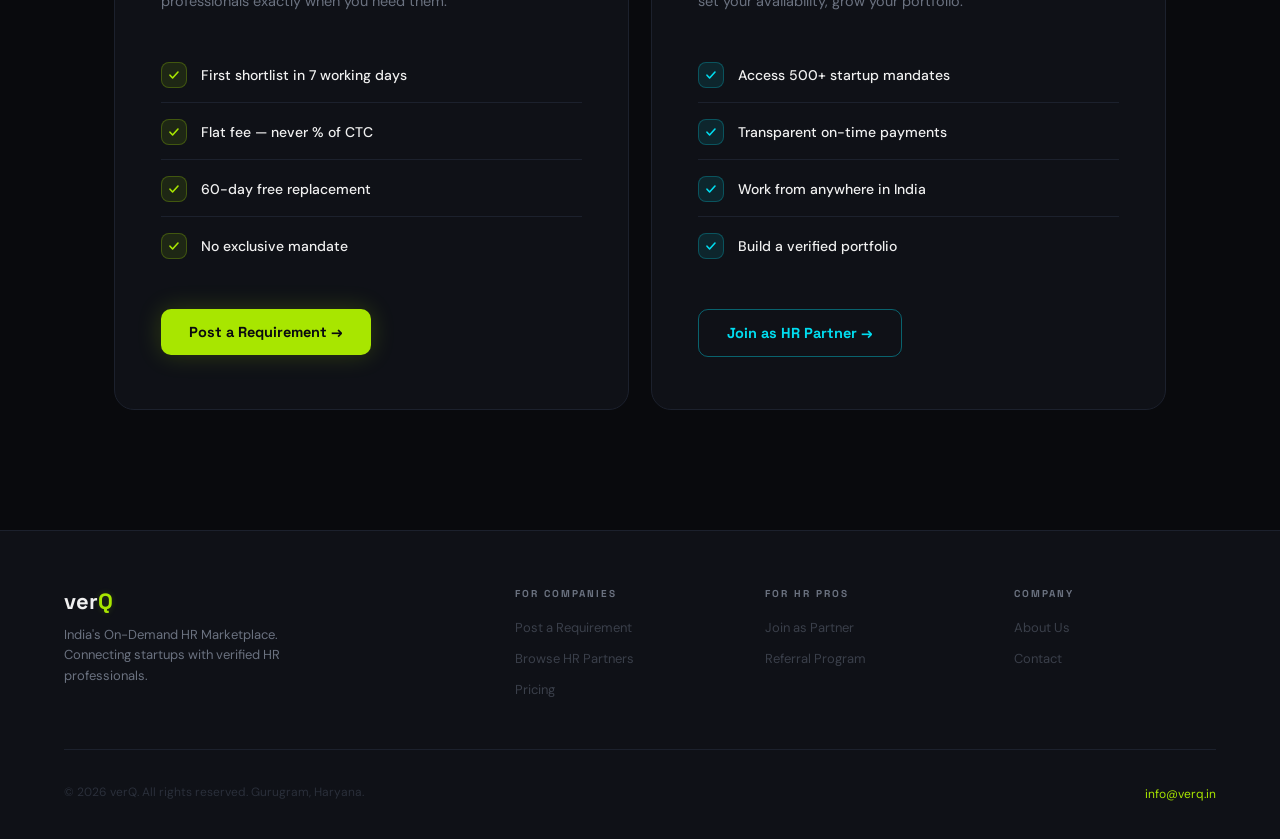
==== commit 5a0a197b: "Add files via upload" ====
--- a/index.html
+++ b/index.html
@@ -1128,6 +1128,8 @@
   const cycles = [
     {
       category: "Recruitment",
+      roleRe: /recruit|talent acq|hiring|sourcing|staffing/i,
+      skillRe: /recruit|talent acq|sourcing|staffing/i,
       keywords: ["recruit","engineer","backend","node","aws","microservices","bangalore","developer","tech","d2c"],
       query: "Need a recruiter for a senior backend engineer with Node.js and AWS experience in Bangalore",
       parse: [
@@ -1144,6 +1146,8 @@
     },
     {
       category: "Payroll",
+      roleRe: /payroll|compensation|salary|c&b|pf|esic/i,
+      skillRe: /payroll|compensation|salary|pf|esic/i,
       keywords: ["payroll","salary","pf","esic"],
       query: "Need someone to set up payroll for 25 employees.",
       parse: [
@@ -1160,6 +1164,8 @@
     },
     {
       category: "HRBP",
+      roleRe: /hrbp|business partner|hr ops|hr operations|hr generalist|generalist|people ops|people operations|hr manager|hr executive|hr specialist/i,
+      skillRe: /hrbp|hr ops|hr operations|generalist|business partner/i,
       keywords: ["hrbp","business partner","series a","fractional","startup","generalist"],
       query: "Looking for a fractional HRBP for a Series A startup.",
       parse: [
@@ -1176,6 +1182,8 @@
     },
     {
       category: "Compliance",
+      roleRe: /compliance|posh|labour law|labor law|statutory/i,
+      skillRe: /compliance|posh|labour law|statutory/i,
       keywords: ["posh","compliance","audit","policy","labour law","mumbai"],
       query: "Need a POSH compliance audit for our office in Mumbai.",
       parse: [
@@ -1281,15 +1289,21 @@
   // so the caller can fall back to the demo cards.
   function pickRealExperts(cycle){
     if (!realPartners || realPartners.length === 0) return null;
-    const inCat = realPartners.filter(p => (p.categories || []).includes(cycle.category));
-    if (inCat.length === 0) return null;
-    // Photo profiles first; within each group, partners whose own role fits the
-    // category rank above those who only list it among their specialisations.
-    const shared = window.VerqPartnersShared;
-    const roleFits = p => shared ? shared.categorize(p.role).includes(cycle.category) : false;
-    const rank = p => (p.photo ? 2 : 0) + (roleFits(p) ? 1 : 0);
-    const ranked = inCat.map((p, i) => ({ p, i })).sort((a, b) => (rank(b.p) - rank(a.p)) || (a.i - b.i)).map(x => x.p);
-    return { top: ranked.slice(0, 3), total: inCat.length };
+    // A partner fits a search when their own role matches (strongest signal) or
+    // they list a matching skill. Nobody is included on category alone, so a
+    // payroll search never fills up with recruiters.
+    const roleFit = p => cycle.roleRe.test(p.role || '');
+    const skillFit = p => (p.allSkills || p.skills || []).some(sk => cycle.skillRe.test(sk));
+    // Tiers, best first: photo + role match, photo + skill match, then the same without a photo.
+    const tier = p => {
+      const r = roleFit(p), sk = skillFit(p);
+      if (!r && !sk) return 99;
+      return (p.photo ? 0 : 2) + (r ? 0 : 1);
+    };
+    const fits = realPartners.map((p, i) => ({ p, i, t: tier(p) })).filter(x => x.t < 99);
+    if (fits.length === 0) return null;
+    fits.sort((a, b) => (a.t - b.t) || (a.i - b.i));
+    return { top: fits.slice(0, 3).map(x => x.p), total: fits.length };
   }
 
   async function triggerSearch(query){
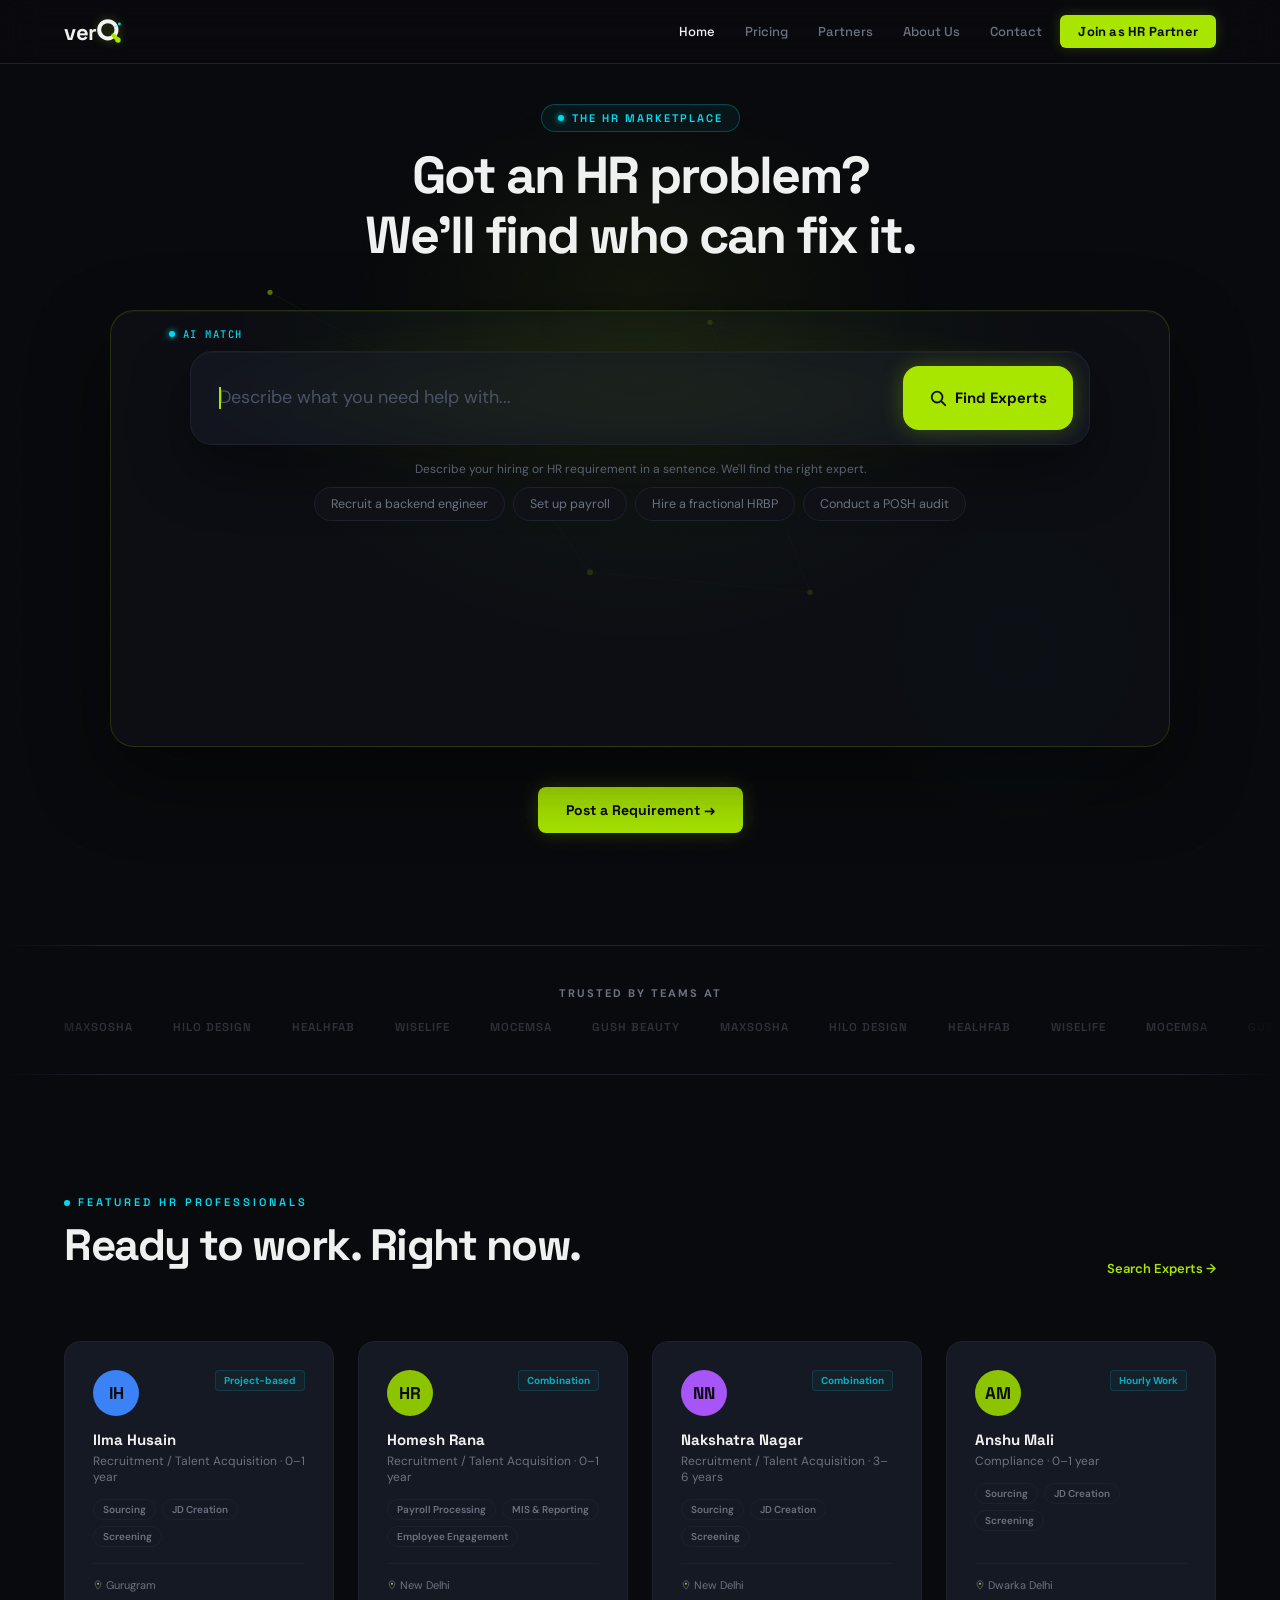
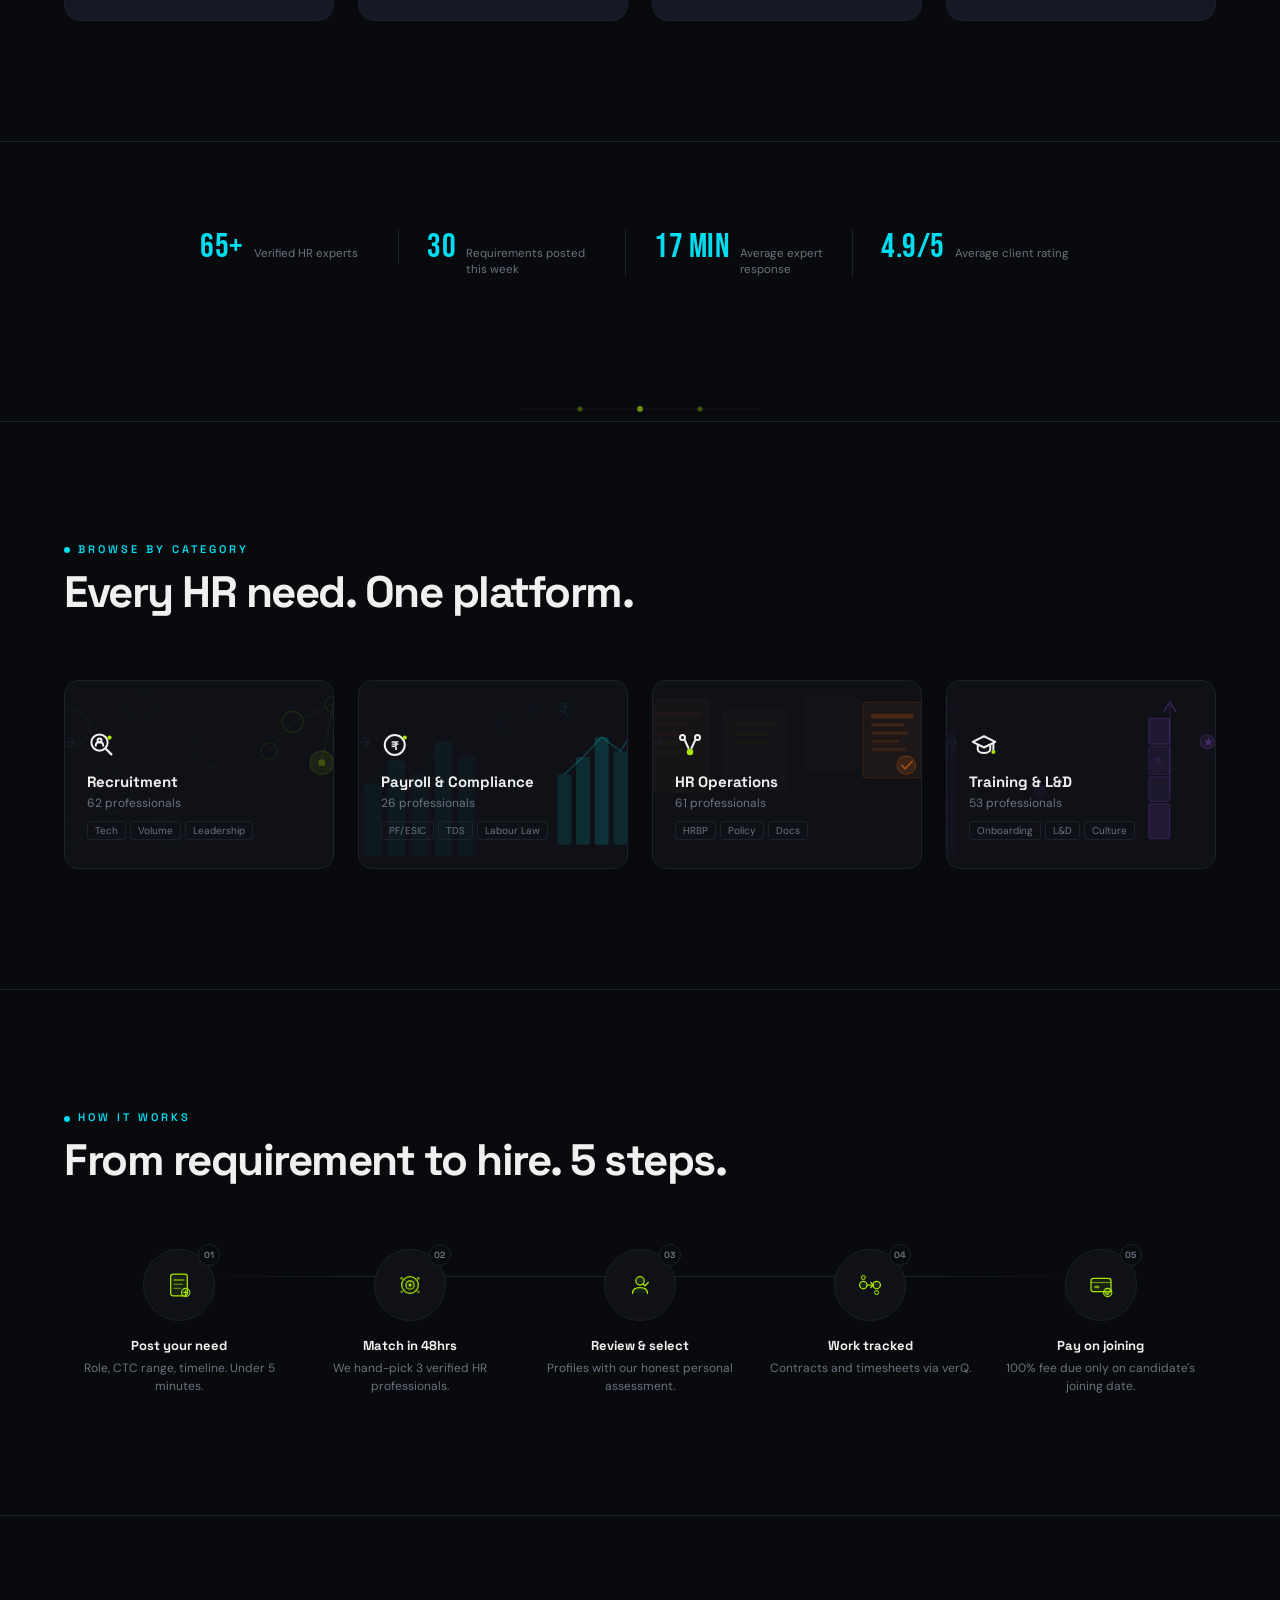
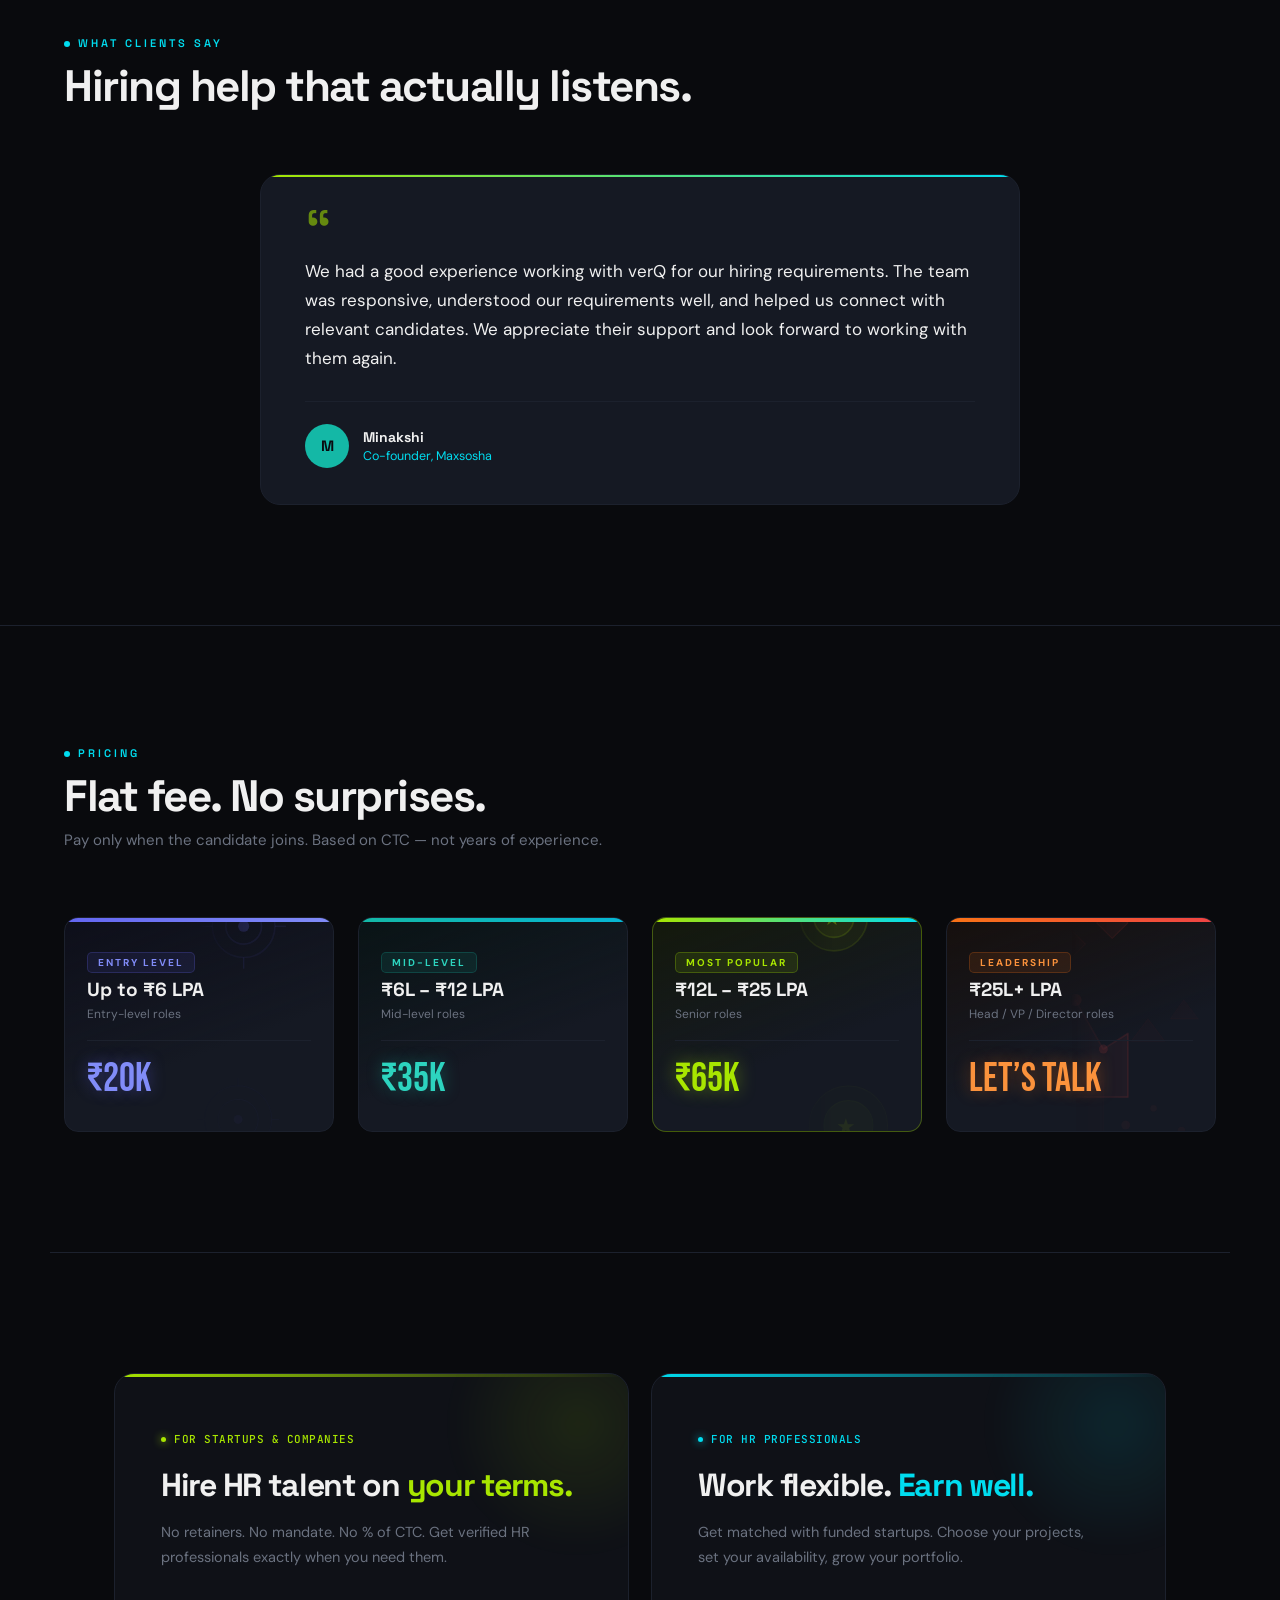
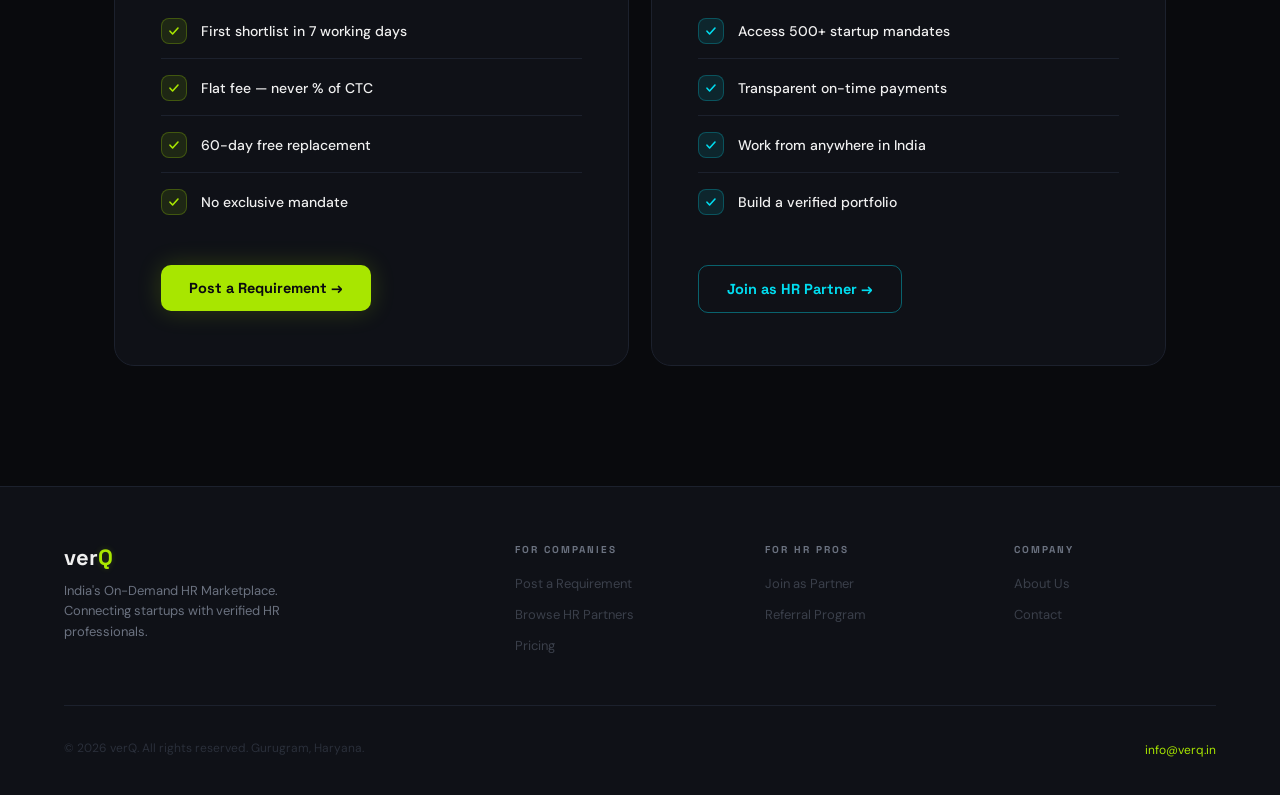
==== commit 85a57172: "Add files via upload" ====
--- a/index.html
+++ b/index.html
@@ -1040,39 +1040,31 @@
   <div class="pricing-grid">
     <div class="price-card pp1 reveal">
       <svg class="card-wm" aria-hidden="true" viewBox="0 0 240 320" xmlns="http://www.w3.org/2000/svg" preserveAspectRatio="xMidYMid slice"><rect x="8" y="245" width="12" height="65" rx="2" fill="rgba(99,102,241,0.028)"/><rect x="24" y="218" width="12" height="92" rx="2" fill="rgba(99,102,241,0.032)"/><rect x="40" y="186" width="12" height="124" rx="2" fill="rgba(99,102,241,0.036)"/><rect x="56" y="202" width="12" height="108" rx="2" fill="rgba(99,102,241,0.028)"/><rect x="72" y="165" width="12" height="145" rx="2" fill="rgba(99,102,241,0.035)"/><rect x="88" y="182" width="12" height="128" rx="2" fill="rgba(99,102,241,0.028)"/><polyline points="14,245 30,218 46,186 62,202 78,165 94,182" fill="none" stroke="rgba(99,102,241,0.032)" stroke-width="0.9" stroke-linecap="round"/><circle cx="78" cy="165" r="2.5" fill="rgba(99,102,241,0.08)"/><circle cx="155" cy="245" r="30" fill="none" stroke="rgba(99,102,241,0.022)" stroke-width="1"/><circle cx="155" cy="245" r="18" fill="none" stroke="rgba(99,102,241,0.026)" stroke-width="1"/><circle cx="155" cy="245" r="4" fill="rgba(99,102,241,0.05)"/><line x1="155" y1="215" x2="155" y2="208" stroke="rgba(99,102,241,0.025)" stroke-width="1"/><line x1="155" y1="275" x2="155" y2="282" stroke="rgba(99,102,241,0.025)" stroke-width="1"/><line x1="125" y1="245" x2="118" y2="245" stroke="rgba(99,102,241,0.025)" stroke-width="1"/><line x1="185" y1="245" x2="192" y2="245" stroke="rgba(99,102,241,0.025)" stroke-width="1"/><rect x="8" y="220" width="14" height="70" rx="2" fill="rgba(99,102,241,0.1)"/><rect x="26" y="192" width="14" height="98" rx="2" fill="rgba(99,102,241,0.12)"/><rect x="44" y="158" width="14" height="132" rx="2" fill="rgba(99,102,241,0.14)"/><polyline points="15,220 33,192 51,158" fill="none" stroke="rgba(99,102,241,0.22)" stroke-width="1.3" stroke-linecap="round"/><circle cx="51" cy="158" r="3.5" fill="rgba(99,102,241,0.32)"/><circle cx="160" cy="72" r="28" fill="none" stroke="rgba(99,102,241,0.07)" stroke-width="1.5"/><circle cx="160" cy="72" r="16" fill="none" stroke="rgba(99,102,241,0.09)" stroke-width="1.5"/><circle cx="160" cy="72" r="5" fill="rgba(99,102,241,0.2)"/><line x1="160" y1="44" x2="160" y2="34" stroke="rgba(99,102,241,0.1)" stroke-width="1.2"/><line x1="160" y1="100" x2="160" y2="110" stroke="rgba(99,102,241,0.1)" stroke-width="1.2"/><line x1="132" y1="72" x2="122" y2="72" stroke="rgba(99,102,241,0.1)" stroke-width="1.2"/><line x1="188" y1="72" x2="198" y2="72" stroke="rgba(99,102,241,0.1)" stroke-width="1.2"/></svg>
-      <div class="price-band">Junior</div>
-      <div class="price-role">Up to ₹5 LPA</div>
+      <div class="price-band">Entry Level</div>
+      <div class="price-role">Up to ₹6 LPA</div>
       <div class="price-ctc">Entry-level roles</div>
-      <div class="price-amount">₹12K</div>
-      <div class="price-old">Consultancy: ₹40–50K</div>
-      <div class="price-save">Save ₹28–38K</div>
+      <div class="price-amount">₹20K</div>
     </div>
     <div class="price-card pp2 reveal">
       <svg class="card-wm" aria-hidden="true" viewBox="0 0 240 320" xmlns="http://www.w3.org/2000/svg" preserveAspectRatio="xMidYMid slice"><rect x="8" y="238" width="12" height="72" rx="2" fill="rgba(20,184,166,0.028)"/><rect x="24" y="208" width="12" height="102" rx="2" fill="rgba(20,184,166,0.032)"/><rect x="40" y="172" width="12" height="138" rx="2" fill="rgba(20,184,166,0.036)"/><rect x="56" y="190" width="12" height="120" rx="2" fill="rgba(20,184,166,0.028)"/><rect x="72" y="152" width="12" height="158" rx="2" fill="rgba(20,184,166,0.034)"/><rect x="88" y="168" width="12" height="142" rx="2" fill="rgba(20,184,166,0.028)"/><polyline points="14,238 30,208 46,172 62,190 78,152 94,168" fill="none" stroke="rgba(20,184,166,0.032)" stroke-width="0.9" stroke-linecap="round"/><circle cx="78" cy="152" r="2.5" fill="rgba(20,184,166,0.08)"/><text x="18" y="118" font-size="26" fill="rgba(20,184,166,0.025)" font-family="serif">₹</text><text x="100" y="100" font-size="20" fill="rgba(20,184,166,0.02)" font-family="serif">₹</text><rect x="8" y="210" width="14" height="80" rx="2" fill="rgba(20,184,166,0.1)"/><rect x="26" y="175" width="14" height="115" rx="2" fill="rgba(20,184,166,0.12)"/><rect x="44" y="140" width="14" height="150" rx="2" fill="rgba(20,184,166,0.14)"/><rect x="62" y="160" width="14" height="130" rx="2" fill="rgba(20,184,166,0.1)"/><polyline points="15,210 33,175 51,140 69,160" fill="none" stroke="rgba(20,184,166,0.22)" stroke-width="1.3" stroke-linecap="round"/><circle cx="51" cy="140" r="3.5" fill="rgba(20,184,166,0.32)"/></svg>
       <div class="price-band">Mid-Level</div>
-      <div class="price-role">₹5L – ₹12 LPA</div>
+      <div class="price-role">₹6L – ₹12 LPA</div>
       <div class="price-ctc">Mid-level roles</div>
-      <div class="price-amount">₹22K</div>
-      <div class="price-old">Consultancy: ₹60K–1.08L</div>
-      <div class="price-save">Save ₹38–86K</div>
+      <div class="price-amount">₹35K</div>
     </div>
     <div class="price-card pp3 featured reveal">
       <svg class="card-wm" aria-hidden="true" viewBox="0 0 240 320" xmlns="http://www.w3.org/2000/svg" preserveAspectRatio="xMidYMid slice"><rect x="8" y="255" width="11" height="55" rx="2" fill="rgba(190,255,0,0.028)"/><rect x="23" y="230" width="11" height="80" rx="2" fill="rgba(190,255,0,0.032)"/><rect x="38" y="198" width="11" height="112" rx="2" fill="rgba(190,255,0,0.038)"/><rect x="53" y="178" width="11" height="132" rx="2" fill="rgba(190,255,0,0.042)"/><rect x="68" y="148" width="11" height="162" rx="2" fill="rgba(190,255,0,0.048)"/><rect x="83" y="165" width="11" height="145" rx="2" fill="rgba(190,255,0,0.038)"/><rect x="98" y="130" width="11" height="180" rx="2" fill="rgba(190,255,0,0.045)"/><polyline points="13,255 28,230 43,198 58,178 73,148 88,165 103,130" fill="none" stroke="rgba(190,255,0,0.042)" stroke-width="0.9" stroke-linecap="round"/><circle cx="103" cy="130" r="2.5" fill="rgba(190,255,0,0.12)"/><circle cx="175" cy="250" r="35" fill="rgba(190,255,0,0.012)" stroke="rgba(190,255,0,0.022)" stroke-width="1"/><circle cx="175" cy="250" r="22" fill="rgba(190,255,0,0.015)" stroke="rgba(190,255,0,0.028)" stroke-width="1"/><text x="164" y="258" font-size="20" fill="rgba(190,255,0,0.065)">★</text><rect x="8" y="238" width="14" height="62" rx="2" fill="rgba(190,255,0,0.08)"/><rect x="26" y="205" width="14" height="95" rx="2" fill="rgba(190,255,0,0.11)"/><rect x="44" y="165" width="14" height="135" rx="2" fill="rgba(190,255,0,0.14)"/><rect x="62" y="142" width="14" height="158" rx="2" fill="rgba(190,255,0,0.17)"/><rect x="80" y="108" width="14" height="192" rx="2" fill="rgba(190,255,0,0.2)"/><polyline points="15,238 33,205 51,165 69,142 87,108" fill="none" stroke="rgba(190,255,0,0.3)" stroke-width="1.5" stroke-linecap="round"/><circle cx="87" cy="108" r="4" fill="rgba(190,255,0,0.45)"/><circle cx="162" cy="64" r="30" fill="rgba(190,255,0,0.04)" stroke="rgba(190,255,0,0.1)" stroke-width="1.5"/><circle cx="162" cy="64" r="18" fill="rgba(190,255,0,0.05)" stroke="rgba(190,255,0,0.13)" stroke-width="1.5"/><text x="152" y="71" font-size="18" fill="rgba(190,255,0,0.3)">★</text></svg>
       <div class="price-band hot">Most Popular</div>
       <div class="price-role">₹12L – ₹25 LPA</div>
       <div class="price-ctc">Senior roles</div>
-      <div class="price-amount">₹38K</div>
-      <div class="price-old">Consultancy: ₹1.08L–2.25L</div>
-      <div class="price-save">Save ₹70K–1.87L</div>
+      <div class="price-amount">₹65K</div>
     </div>
     <div class="price-card pp4 reveal">
       <svg class="card-wm" aria-hidden="true" viewBox="0 0 240 320" xmlns="http://www.w3.org/2000/svg" preserveAspectRatio="xMidYMid slice"><path d="M20 270 L20 210 L50 228 L80 178 L110 228 L140 210 L140 270 Z" fill="rgba(239,68,68,0.018)" stroke="rgba(239,68,68,0.03)" stroke-width="1" stroke-linejoin="round"/><circle cx="50" cy="228" r="3" fill="rgba(239,68,68,0.05)"/><circle cx="80" cy="178" r="4" fill="rgba(239,68,68,0.06)"/><circle cx="110" cy="228" r="3" fill="rgba(239,68,68,0.05)"/><path d="M20 160 L48 160 L34 140 Z" fill="rgba(239,68,68,0.025)" stroke="rgba(239,68,68,0.035)" stroke-width="1"/><path d="M55 150 L80 150 L67 132 Z" fill="rgba(239,68,68,0.022)" stroke="rgba(239,68,68,0.032)" stroke-width="1"/><path d="M165 175 L195 175 L180 155 Z" fill="rgba(239,68,68,0.02)" stroke="rgba(239,68,68,0.028)" stroke-width="1"/><path d="M200 155 L225 155 L212 138 Z" fill="rgba(239,68,68,0.018)" stroke="rgba(239,68,68,0.025)" stroke-width="1"/><circle cx="160" cy="250" r="4" fill="rgba(239,68,68,0.045)"/><circle cx="185" cy="235" r="3" fill="rgba(239,68,68,0.038)"/><circle cx="210" cy="255" r="3.5" fill="rgba(239,68,68,0.035)"/><circle cx="25" cy="95" r="3" fill="rgba(239,68,68,0.04)"/><circle cx="45" cy="115" r="2.5" fill="rgba(239,68,68,0.032)"/><circle cx="15" cy="120" r="2" fill="rgba(239,68,68,0.028)"/><path d="M68 225 L68 168 L90 182 L115 138 L140 182 L162 168 L162 225 Z" fill="rgba(239,68,68,0.06)" stroke="rgba(239,68,68,0.12)" stroke-width="1.5" stroke-linejoin="round"/><circle cx="90" cy="182" r="4" fill="rgba(239,68,68,0.22)"/><circle cx="115" cy="138" r="5.5" fill="rgba(239,68,68,0.3)"/><circle cx="140" cy="182" r="4" fill="rgba(239,68,68,0.22)"/><path d="M108 72 L124 88 L108 104 L92 88 Z" fill="rgba(239,68,68,0.07)" stroke="rgba(239,68,68,0.13)" stroke-width="1"/><path d="M148 55 L162 69 L148 83 L134 69 Z" fill="rgba(239,68,68,0.06)" stroke="rgba(239,68,68,0.1)" stroke-width="1"/><circle cx="35" cy="75" r="2.5" fill="rgba(239,68,68,0.18)"/><circle cx="52" cy="95" r="2" fill="rgba(239,68,68,0.14)"/><circle cx="28" cy="105" r="2" fill="rgba(239,68,68,0.12)"/></svg>
       <div class="price-band">Leadership</div>
       <div class="price-role">₹25L+ LPA</div>
       <div class="price-ctc">Head / VP / Director roles</div>
-      <div class="price-amount">₹65K</div>
-      <div class="price-old">Consultancy: ₹2.25L–5L</div>
-      <div class="price-save">Save ₹1.6L–4.35L</div>
+      <div class="price-amount">Let’s talk</div>
     </div>
   </div>
 </section>
